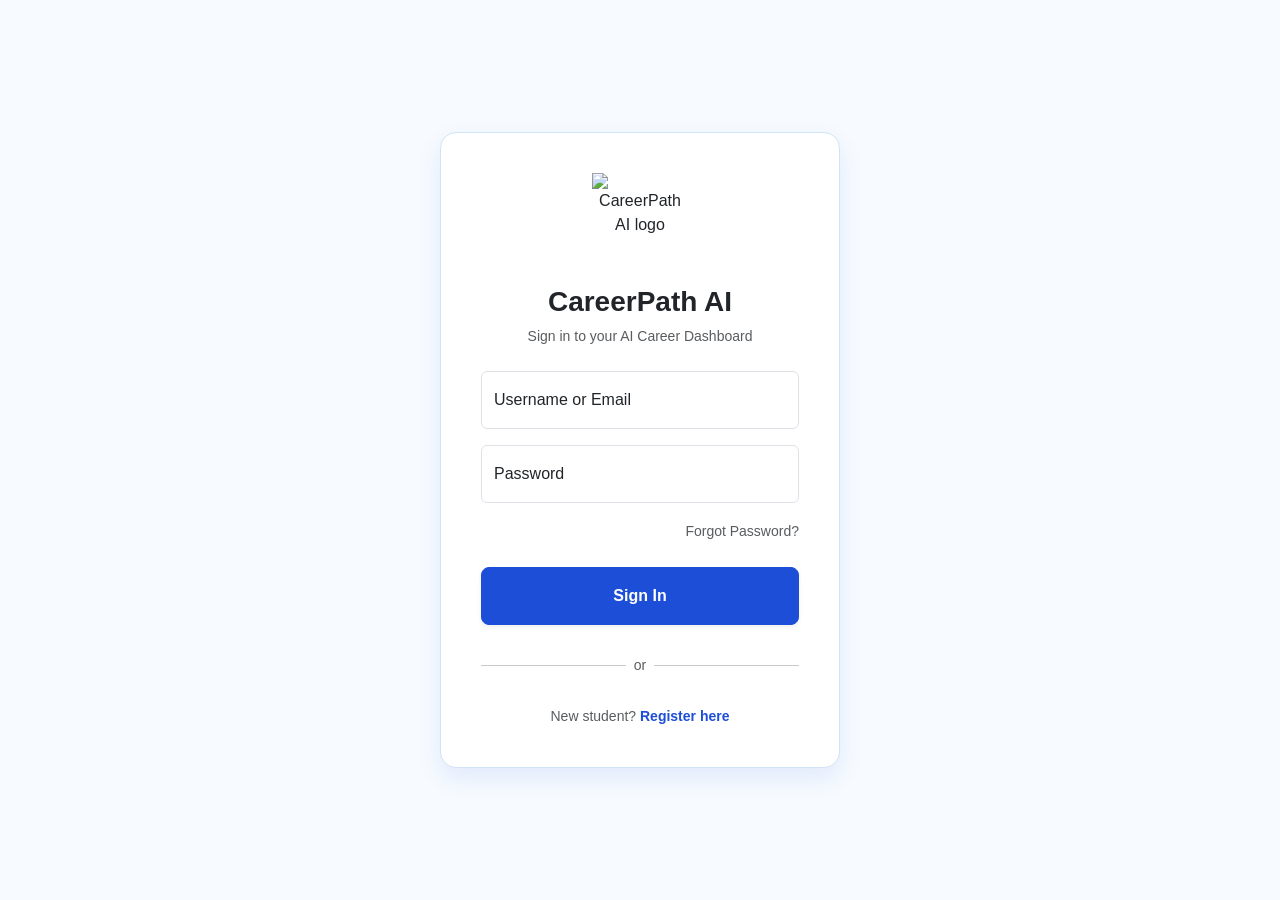
==== index.html @ 9aeb54f9 "Show historical cutoffs beside course score Summarize institution-specific KUCCPS cutoff values dire" ====
<!DOCTYPE html>
<html lang="en">
<head>
    <meta charset="UTF-8">
    <meta name="viewport" content="width=device-width, initial-scale=1.0">
    <meta http-equiv="Cache-Control" content="no-cache, no-store, must-revalidate">
    <meta http-equiv="Pragma" content="no-cache">
    <meta http-equiv="Expires" content="0">
    <title>CareerPath AI | Smart Learning Dashboard</title>
    <link href="https://cdn.jsdelivr.net/npm/bootstrap@5.3.0/dist/css/bootstrap.min.css" rel="stylesheet">
    <link href="https://cdnjs.cloudflare.com/ajax/libs/font-awesome/6.0.0/css/all.min.css" rel="stylesheet">
    <link href="https://fonts.googleapis.com/css2?family=Inter:wght@300;400;600;700&display=swap" rel="stylesheet">
    <link href="https://fonts.googleapis.com/css2?family=Poppins:wght@600;700;800&display=swap" rel="stylesheet">
    <link rel="manifest" href="/manifest.json">

    <script src="https://cdnjs.cloudflare.com/ajax/libs/jspdf/2.5.1/jspdf.umd.min.js"></script>
    <script src="https://cdnjs.cloudflare.com/ajax/libs/jspdf-autotable/3.5.25/jspdf.plugin.autotable.min.js"></script>
    <script src="https://cdnjs.cloudflare.com/ajax/libs/wordcloud2.js/1.2.2/wordcloud2.min.js"></script>

    <style>
        :root {
            --career-ink: #1d4ed8;
            --career-ink-soft: #047857;
            --career-green: #059669;
            --career-text: #000;
            --career-muted: #64748b;
            --career-border: #d1e4f5;
            --career-surface: #f7fbff;
            --career-sidebar: #ecfdf5;
            --bs-primary: var(--career-ink);
            --bs-primary-rgb: 29, 78, 216;
            --bs-link-color: var(--career-ink);
            --bs-link-hover-color: var(--career-ink-soft);
        }

        .btn-primary {
            --bs-btn-bg: var(--career-ink);
            --bs-btn-border-color: var(--career-ink);
            --bs-btn-hover-bg: var(--career-ink-soft);
            --bs-btn-hover-border-color: var(--career-ink-soft);
            --bs-btn-active-bg: var(--career-ink-soft);
            --bs-btn-active-border-color: var(--career-ink-soft);
        }

        .btn-outline-primary {
            --bs-btn-color: var(--career-ink);
            --bs-btn-border-color: var(--career-ink);
            --bs-btn-hover-bg: var(--career-ink);
            --bs-btn-hover-border-color: var(--career-ink);
            --bs-btn-active-bg: var(--career-ink);
            --bs-btn-active-border-color: var(--career-ink);
        }

        .text-primary {
            color: var(--career-ink) !important;
        }

        .text-info {
            color: var(--career-ink) !important;
        }

        .btn-outline-info {
            --bs-btn-color: var(--career-ink);
            --bs-btn-border-color: var(--career-border);
            --bs-btn-hover-color: #fff;
            --bs-btn-hover-bg: var(--career-ink);
            --bs-btn-hover-border-color: var(--career-ink);
        }

        .bg-primary,
        .progress-bar.bg-primary {
            background-color: var(--career-ink) !important;
        }

        body {
            font-family: 'Inter', sans-serif;
            background-color: var(--career-surface);
        }
        
        .sidebar {
            height: 100vh;
            background: var(--career-sidebar);
            color: var(--career-text);
            position: fixed;
            width: 280px;
            z-index: 1000;
            overflow-y: auto;
        }

        .sidebar-brand {
            display: flex;
            align-items: flex-start;
            justify-content: space-between;
            gap: 8px;
        }

        .sidebar-brand h4 {
            min-width: 0;
            margin-bottom: 0;
            color: var(--career-ink) !important;
        }

        .sidebar-brand h4 .text-light {
            color: #314967 !important;
        }

        .sidebar-brand-toggle {
            border: 0;
            background: transparent;
            box-shadow: none;
            color: var(--career-ink);
        }

        .sidebar-brand-toggle:hover,
        .sidebar-brand-toggle:active {
            border: 0;
            background: var(--career-border);
            color: var(--career-ink-soft);
            box-shadow: none;
        }

        .sidebar-brand-toggle:focus-visible {
            outline: 2px solid var(--career-ink);
            outline-offset: 2px;
        }

        .mobile-chat-menu {
            display: none !important;
        }

        #main-app.sidebar-hidden .sidebar {
            transform: translateX(-100%);
            pointer-events: none;
        }

        #main-app.sidebar-hidden .main-content {
            margin-left: 0;
            padding-top: 60px;
        }

        #main-app.sidebar-hidden .mobile-chat-menu {
            position: fixed;
            z-index: 1030;
            top: 10px;
            left: 10px;
            display: flex !important;
            margin: 0 !important;
        }

        #main-app.sidebar-hidden .career-chat-card,
        #main-app.sidebar-hidden .career-chat-card.is-empty {
            height: calc(100dvh - 100px);
        }
        
        .nav-link {
            color: var(--career-muted);
            transition: 0.3s;
            margin-bottom: 5px;
            border-radius: 8px;
            font-weight: 500;
        }
        
        .nav-link:hover, .nav-link.active {
            color: var(--career-ink);
            background: #dbeafe;
        }
        
        .main-content {
            margin-left: 280px;
            padding: 40px;
        }
        
        .ai-card {
            background: #fff;
            color: var(--career-text);
            border-radius: 16px;
            border: 1px solid var(--career-border);
        }
        
        .community-box {
            background-color: var(--career-sidebar);
            border-left: 5px solid var(--career-ink);
            color: var(--career-text);
            border-radius: 8px;
        }
        
        .reason-box {
            background-color: var(--career-sidebar);
            border-left: 5px solid var(--career-ink-soft);
            border-radius: 12px;
        }
        
        .uni-card { 
            border: none; 
            border-radius: 12px; 
            transition: transform 0.2s ease, box-shadow 0.2s ease; 
            box-shadow: 0 4px 6px -1px rgba(0,0,0,0.1); 
            background: white; 
            cursor: pointer; 
        }
        
        .uni-card:hover { 
            transform: translateY(-4px); 
            box-shadow: 0 10px 15px -3px rgba(0,0,0,0.1); 
        }
        
        .alt-card {
            border-left: 4px solid var(--career-ink-soft);
            background-color: var(--career-sidebar);
            transition: all 0.3s ease; 
            cursor: pointer; 
        }
        
        .alt-card:hover { 
            transform: translateX(8px); 
            box-shadow: 0 4px 12px rgba(51, 65, 85, 0.12);
        }
        
        .roadmap-container strong {
            display: block; 
            margin-top: 15px; 
            color: var(--career-ink);
            font-size: 1.1rem; 
        }
        
        .status-card-val { 
            font-size: 3.5rem; 
            font-weight: 800; 
            line-height: 1; 
            font-family: 'Poppins', sans-serif; 
        }
        
        .grade-pink, .points-green { color: var(--career-ink); }

        /* Inbox Styling for Saved Reports */
        .inbox-container {
            background: white;
            border-radius: 12px;
            box-shadow: 0 4px 6px -1px rgba(0,0,0,0.1);
            overflow: hidden;
        }
        .inbox-header {
            background-color: #f8fafc; 
            border-bottom: 1px solid var(--career-border);
            padding: 15px 20px; 
            font-weight: 600; 
            color: #64748b; 
            display: flex; 
        }
        .inbox-row {
            display: flex; 
            align-items: center; 
            padding: 16px 20px; 
            border-bottom: 1px solid var(--career-border);
            cursor: pointer; 
            transition: background 0.2s; 
        }
        .inbox-row:hover { 
            background-color: #f8fafc; 
            box-shadow: inset 4px 0 0 var(--career-ink);
        }
        .inbox-row:last-child { border-bottom: none; }
        .star-col { width: 40px; color: #cbd5e1; }
        .inbox-row:hover .star-col { color: var(--career-ink); }
        .course-col { flex: 1; min-width: 0; padding-right: 20px;}
        .level-col { width: 120px; text-align: right; padding-right: 20px; } 
        .date-col { width: 100px; text-align: right; color: #64748b; font-size: 0.85rem; font-weight: 500;}
        .course-title { font-weight: 600; color: var(--career-text); margin-bottom: 2px; white-space: nowrap; overflow: hidden; text-overflow: ellipsis;}
        .course-subtitle { font-size: 0.85rem; color: #64748b; white-space: nowrap; overflow: hidden; text-overflow: ellipsis;}
        .level-badge { font-size: 0.75rem; padding: 5px 10px; }
        
        /* Section Display Logic */
        .content-section { display: none; }
        .content-section.active { 
            display: block; 
            animation: slideIn 0.4s ease-out; 
        }
        
        @keyframes slideIn { 
            from { opacity: 0; transform: translateY(20px); } 
            to { opacity: 1; transform: translateY(0); } 
        }

        .sidebar::-webkit-scrollbar { width: 6px; }
        .sidebar::-webkit-scrollbar-thumb { background: #cbd5e1; border-radius: 10px; }

        .sidebar .text-white,
        .sidebar .text-light {
            color: var(--career-text) !important;
        }

        .sidebar .text-secondary {
            color: var(--career-muted) !important;
        }

        .sidebar .btn-outline-info,
        .sidebar .btn-outline-light {
            --bs-btn-color: var(--career-text);
            --bs-btn-border-color: #cbd5e1;
            --bs-btn-hover-color: var(--career-text);
            --bs-btn-hover-bg: #dbeafe;
            --bs-btn-hover-border-color: #cbd5e1;
        }

        .sidebar .border-secondary {
            border-color: #cbd5e1 !important;
        }

        .sidebar-conversations {
            margin: 0.75rem 0 1.25rem;
        }

        .sidebar-conversations-label {
            display: block;
            margin-bottom: 0.5rem;
            color: var(--career-muted);
            font-size: 0.75rem;
            font-weight: 700;
            letter-spacing: 0.06em;
            text-transform: uppercase;
        }

        #careerChatHistory {
            padding-left: 0;
            border: 0;
            background-color: transparent;
            box-shadow: none;
            color: var(--career-text);
            font-weight: 600;
        }

        #careerChatHistory:focus {
            border: 0;
            box-shadow: none;
        }

        .career-chat-history-controls {
            display: flex;
            align-items: center;
            gap: 0.4rem;
        }

        #careerChatHistory {
            min-width: 0;
            flex: 1 1 auto;
        }

        #careerChatDeleteButton {
            width: 36px;
            height: 36px;
            flex: 0 0 36px;
            padding: 0;
        }

        .sidebar {
            transition: transform 0.3s ease-in-out;
        }

        #mobile-overlay {
            position: fixed;
            inset: 0;
            background: rgba(0,0,0,0.5);
            z-index: 1040;
        }

        @media (max-width: 768px) {
            .sidebar {
                position: fixed !important;
                top: 0 !important;
                left: 0 !important;
                right: auto !important;
                bottom: 0 !important;
                width: min(320px, 88vw) !important;
                max-width: calc(100vw - 24px) !important;
                height: 100vh !important;
                height: 100dvh !important;
                z-index: 1050 !important;
                transform: translateX(-100%);
                overflow-x: hidden;
                overflow-y: auto;
            }

            .sidebar.show-mobile {
                transform: translateX(0);
                box-shadow: 4px 0 15px rgba(0,0,0,0.5);
            }

            #main-app.sidebar-hidden .sidebar.show-mobile {
                transform: translateX(0);
                pointer-events: auto;
            }

            .sidebar-brand-toggle {
                display: inline-flex;
                flex: 0 0 36px;
                width: 36px;
                height: 36px;
                align-items: center;
                justify-content: center;
            }

            .main-content {
                width: 100% !important;
                margin-left: 0 !important;
                padding: 15px !important;
            }

            .mobile-chat-menu {
                display: flex !important;
                justify-content: flex-start !important;
                margin-bottom: 8px !important;
                padding: 4px !important;
                background: transparent !important;
                box-shadow: none !important;
            }

            .date-col, .level-col { display: none; }

            #accountSettingsModal {
                width: 100vw !important;
                padding-right: 0 !important;
            }

            #accountSettingsModal .modal-dialog {
                min-height: calc(100% - 2rem);
                margin: var(--bs-modal-margin);
            }
        }

        .career-chat-card {
            width: 100%;
            max-width: none;
            display: flex;
            flex-direction: column;
            height: calc(100dvh - 80px);
            min-height: 0;
            margin-bottom: 0 !important;
            border: 1px solid var(--career-border);
            border-radius: 16px;
            overflow: hidden;
            position: relative;
        }

        .career-chat-card.is-empty {
            height: calc(100dvh - 80px);
        }

        .career-chat-card.is-empty .career-chat-messages {
            justify-content: flex-start;
        }

        .career-chat-card.is-empty #careerChatControls {
            position: absolute;
            top: 50%;
            right: 0;
            left: 0;
            width: 100%;
            margin: 0;
            transform: translateY(-50%);
        }

        .career-chat-card.is-empty .career-chat-message.assistant {
            align-self: center;
            max-width: min(96%, 720px);
            text-align: center;
        }

        @media (max-width: 768px) {
            .career-chat-card,
            .career-chat-card.is-empty {
                height: calc(100dvh - 84px);
            }
        }

        @media (width: 768px) {
            .career-chat-card,
            .career-chat-card.is-empty {
                height: calc(100dvh - 30px);
            }
        }

        .career-chat-header {
            background: #fff;
            color: var(--career-text);
            border-bottom: 1px solid var(--career-border);
        }

        .career-chat-header .text-dark {
            color: var(--career-text) !important;
        }

        .career-chat-header small {
            color: var(--career-muted) !important;
        }

        .career-chat-avatar {
            display: grid;
            width: 42px;
            height: 42px;
            flex: 0 0 42px;
            place-items: center;
            border: 1px solid var(--career-border);
            border-radius: 50%;
            background: var(--career-sidebar);
            color: var(--career-text);
            font-size: 1rem;
            font-weight: 700;
        }

        .career-chat-avatar img {
            width: 100%;
            height: 100%;
            display: block;
            border-radius: inherit;
            object-fit: cover;
        }

        .career-chat-header .min-w-0 {
            min-width: 0;
        }

        .career-chat-messages {
            display: flex;
            flex-direction: column;
            flex: 1 1 0;
            gap: 14px;
            min-height: 0;
            margin-bottom: 8px;
            overflow-y: auto;
            padding: 22px;
            background: var(--career-surface);
        }

        #careerChatMessageList {
            display: flex;
            flex-direction: column;
            gap: 14px;
        }

        .career-chat-message {
            max-width: min(96%, 860px);
            padding: 13px 16px;
            border-radius: 16px;
            color: #000;
            background: transparent;
            border: 0;
            box-shadow: none;
            line-height: 1.6;
            text-shadow: none;
            white-space: pre-wrap;
            overflow-wrap: anywhere;
        }

        .career-chat-message.assistant {
            align-self: flex-start;
            padding-left: 4px;
            font-size: 1.03rem;
        }
        .career-chat-message.assistant p {
            margin: 0 0 0.65rem;
        }
        .career-chat-message.assistant p:last-child {
            margin-bottom: 0;
        }
        .career-chat-message.assistant ul,
        .career-chat-message.assistant ol {
            margin: 0.35rem 0 0.75rem;
            padding-left: 1.35rem;
        }
        .career-chat-message.assistant li {
            margin: 0.18rem 0;
        }
        .career-chat-message.assistant h2,
        .career-chat-message.assistant h3,
        .career-chat-message.assistant h4,
        .career-chat-message.assistant h5,
        .career-chat-message.assistant h6 {
            margin: 0.65rem 0 0.35rem;
            font-weight: 700;
        }
        .career-chat-message.assistant code {
            padding: 0.1rem 0.3rem;
            border-radius: 4px;
            background: rgba(0, 0, 0, 0.06);
        }
        .career-chat-message.assistant a {
            color: #0b5ed7;
            font-weight: 600;
            text-decoration: underline;
            text-underline-offset: 2px;
            overflow-wrap: anywhere;
        }
        .career-chat-message.assistant a:hover {
            color: #084298;
        }
        .career-chat-message.assistant figure.career-chat-image {
            margin: 0.5rem 0 0.75rem;
            max-width: 560px;
        }
        .career-chat-message.assistant .career-chat-image img {
            display: block;
            width: 100%;
            max-height: 360px;
            object-fit: contain;
            border-radius: 12px;
            border: 1px solid rgba(0, 0, 0, 0.12);
            background: #fff;
        }
        .career-chat-message.assistant .career-chat-image figcaption {
            margin-top: 0.35rem;
            color: #5b6573;
            font-size: 0.82rem;
        }

        .career-chat-message.user {
            align-self: flex-end;
            border: 0;
            background: transparent;
            box-shadow: none;
            border-radius: 0;
        }

        .career-chat-suggestions {
            align-self: flex-start;
            display: flex;
            flex-wrap: wrap;
            gap: 8px;
            max-width: min(96%, 860px);
            margin-left: 4px;
        }

        .career-chat-explore-options {
            align-self: flex-start;
            display: grid;
            grid-template-columns: repeat(auto-fit, minmax(min(100%, 220px), 1fr));
            gap: 8px;
            width: min(100%, 860px);
            padding: 14px;
            border: 1px solid var(--career-border);
            border-radius: 14px;
            background: #fff;
        }

        .career-chat-explore-options strong {
            grid-column: 1 / -1;
            color: var(--career-text);
        }

        .career-chat-suggestion {
            border: 1px solid var(--career-border);
            border-radius: 999px;
            padding: 7px 12px;
            background: #fff;
            color: var(--career-text);
            font-size: 0.9rem;
        }

        .career-chat-suggestion:hover {
            background: var(--career-sidebar);
            border-color: var(--career-ink-soft);
        }

        .career-chat-result {
            align-self: stretch;
            max-width: 860px;
            padding: 18px;
            border: 1px solid var(--career-border);
            border-radius: 16px;
            background: #fff;
            color: var(--career-text);
        }

        .career-chat-result-university {
            padding: 12px 0;
            border-top: 1px solid var(--career-border);
        }

        .career-chat-result-requirements {
            margin-top: 10px;
            padding: 10px 12px;
            border-radius: 10px;
            background: var(--career-surface);
        }

        .career-chat-result-university:first-child {
            border-top: 0;
        }

        .career-grade-summary {
            align-self: stretch;
            max-width: 860px;
            padding: 18px;
            border: 1px solid var(--career-border);
            border-radius: 18px;
            background: #fff;
            box-shadow: 0 8px 24px rgba(30, 41, 59, 0.06);
        }

        .career-grade-summary-heading {
            display: flex;
            align-items: center;
            gap: 10px;
            margin-bottom: 14px;
            color: var(--career-text);
            font-weight: 700;
        }

        .career-grade-summary-heading i {
            color: var(--career-ink);
        }

        .career-grade-metric {
            height: 100%;
            padding: 14px;
            border: 1px solid var(--career-border);
            border-radius: 14px;
            background: #fff;
        }

        .career-grade-metric-value {
            margin: 4px 0 0;
            color: var(--career-ink);
            font-size: 1.65rem;
            font-weight: 750;
        }

        .career-grade-subjects {
            display: grid;
            grid-template-columns: repeat(auto-fit, minmax(108px, 1fr));
            gap: 8px;
            margin: 14px 0;
        }

        .career-grade-subject {
            display: flex;
            justify-content: space-between;
            gap: 8px;
            padding: 9px 11px;
            border: 1px solid var(--career-border);
            border-radius: 10px;
            background: #fff;
            font-size: 0.88rem;
        }

        .career-grade-subject strong {
            color: var(--career-text);
        }

        .career-chat-composer {
            display: flex;
            align-items: center;
            gap: 10px;
            padding: 7px;
            border: 1px solid var(--career-border);
            border-radius: 18px;
            background: #fff;
            box-shadow: 0 8px 24px rgba(30, 41, 59, 0.08);
        }

        .career-chat-composer textarea {
            min-height: 48px;
            max-height: 150px;
            padding: 12px 10px;
            resize: vertical;
            border: 0;
            box-shadow: none !important;
        }

        .career-chat-composer textarea:focus {
            outline: 0;
        }

        #careerChatControls {
            flex: 0 0 auto;
        }

        .career-chat-continue {
            display: flex;
            align-items: center;
            justify-content: space-between;
            gap: 12px;
            align-self: flex-start;
            max-width: min(96%, 860px);
            margin: 4px 0 2px 4px;
            padding: 12px 14px;
            border: 1px solid var(--career-border);
            border-radius: 14px;
            background: #fff;
        }

        .career-chat-continue p {
            margin: 0;
            color: var(--career-text);
            font-size: 0.9rem;
        }

        .career-chat-next-actions {
            display: flex;
            flex-wrap: wrap;
            gap: 8px;
        }

        .career-chat-send-button {
            width: 46px;
            height: 46px;
            flex: 0 0 46px;
            display: inline-flex;
            align-items: center;
            justify-content: center;
            border-radius: 14px;
            font-size: 1rem;
        }

        .career-chat-send-button.is-thinking {
            width: 46px;
            flex-basis: 46px;
            padding: 0;
        }

        .career-chat-loading-dots {
            display: inline-flex;
            align-items: center;
            justify-content: center;
            gap: 4px;
        }

        .career-chat-loading-dots span {
            width: 5px;
            height: 5px;
            border-radius: 50%;
            background: currentColor;
            animation: career-chat-dot-pulse 1s ease-in-out infinite;
        }

        .career-chat-loading-dots span:nth-child(2) {
            animation-delay: 0.15s;
        }

        .career-chat-loading-dots span:nth-child(3) {
            animation-delay: 0.3s;
        }

        @keyframes career-chat-dot-pulse {
            0%, 60%, 100% {
                opacity: 0.35;
                transform: translateY(0);
            }
            30% {
                opacity: 1;
                transform: translateY(-3px);
            }
        }

        .career-chat-send-button:hover {
            transform: translateY(-1px);
            box-shadow: 0 4px 12px rgba(30, 41, 59, 0.22);
        }

        .career-chat-choices {
            display: flex;
            flex-wrap: wrap;
            gap: 9px;
        }

        .career-chat-choice {
            border: 1px solid var(--career-border);
            color: var(--career-ink);
            background: #fff;
            border-radius: 999px;
            padding: 9px 14px;
            font-weight: 600;
        }

        .career-chat-choice:hover,
        .career-chat-choice.selected {
            color: #fff;
            background: var(--career-ink);
            border-color: var(--career-ink);
        }

        #summaryInterest {
            white-space: pre-line;
        }

        @media (max-width: 576px) {
            .main-content {
                padding: clamp(10px, 3.5vw, 15px) !important;
            }

            .career-chat-header {
                align-items: flex-start !important;
                flex-wrap: wrap;
                padding: clamp(12px, 3.8vw, 18px) !important;
            }

            .career-chat-header > div:first-child {
                flex: 1 1 auto;
                min-width: 0;
            }

            #careerChatTitle {
                font-size: clamp(0.98rem, 4vw, 1.15rem);
                line-height: 1.3;
                overflow-wrap: anywhere;
            }

            .career-chat-header small {
                display: block;
                margin-top: 4px;
                font-size: clamp(0.72rem, 3vw, 0.82rem);
                line-height: 1.4;
            }

            .career-chat-header > .d-flex {
                justify-content: flex-end;
            }

            .career-chat-messages {
                padding: clamp(10px, 3.5vw, 15px);
            }

            .career-chat-message {
                max-width: 100%;
                padding: 10px 12px;
                font-size: clamp(0.88rem, 3.6vw, 0.98rem);
                line-height: 1.55;
                overflow-wrap: anywhere;
            }

            .career-chat-suggestions,
            .career-chat-result,
            .career-grade-summary,
            .career-chat-continue {
                max-width: 100%;
                min-width: 0;
            }

            .career-chat-continue {
                align-items: stretch;
                flex-direction: column;
                gap: 10px;
                margin-left: 0;
                padding: 12px;
            }

            .career-chat-continue p {
                font-size: clamp(0.82rem, 3.4vw, 0.92rem);
                line-height: 1.45;
            }

            .career-chat-next-actions {
                display: grid;
                grid-template-columns: repeat(auto-fit, minmax(min(100%, 132px), 1fr));
                width: 100%;
            }

            .career-chat-next-actions .btn {
                min-height: 40px;
                white-space: normal;
                font-size: clamp(0.74rem, 3.1vw, 0.84rem);
            }

            .career-chat-suggestion {
                max-width: 100%;
                white-space: normal;
                overflow-wrap: anywhere;
                font-size: clamp(0.78rem, 3.2vw, 0.88rem);
            }

            .career-chat-result {
                padding: clamp(12px, 3.8vw, 18px);
                overflow-wrap: anywhere;
            }

            .career-chat-composer {
                gap: 5px;
                padding: 5px;
                border-radius: 15px;
            }

            .career-chat-composer textarea {
                min-width: 0;
                min-height: 44px;
                padding: 9px 5px;
                font-size: clamp(0.84rem, 3.5vw, 0.96rem);
                line-height: 1.4;
            }

            .career-chat-composer > .position-relative > button,
            .career-chat-composer > .d-flex > button {
                width: 40px !important;
                height: 40px;
                padding: 0;
            }

            .career-chat-composer > .d-flex > .career-chat-send-button.is-thinking {
                width: 40px !important;
                padding: 0;
            }

            #careerChatControls {
                padding: 10px !important;
            }

            .career-grade-summary {
                padding: clamp(12px, 3.8vw, 18px);
            }

            .career-grade-metric {
                padding: 10px 6px;
            }

            .career-grade-metric small {
                font-size: clamp(0.62rem, 2.8vw, 0.72rem);
                line-height: 1.25;
            }

            .career-grade-subject {
                min-width: 0;
                padding: 8px;
                font-size: clamp(0.72rem, 3vw, 0.84rem);
                overflow-wrap: anywhere;
            }

            .career-chat-card,
            .career-chat-card.is-empty {
                height: calc(100dvh - 68px - 3vw);
            }

        }

    </style><link rel="manifest" href="manifest.json">
    <meta name="theme-color" content="#1d4ed8">
<link rel="apple-touch-icon" href="icons/careerpath-logo.png?v=20261107-7">
</head>
<body>
   
<div id="main-app">
   <div id="main-sidebar" class="sidebar d-flex flex-column p-4 shadow-lg" style="display: none !important;">
        <div class="sidebar-brand mb-4">
            <h4 class="fw-bold text-white"><img src="icons/careerpath-logo.png?v=20261107-6" width="36" height="36" alt="" class="me-2">CareerPath AI</h4>
            <button id="sidebar-collapse-toggle" class="btn btn-sm btn-outline-primary sidebar-brand-toggle" type="button" aria-label="Close navigation menu" title="Close navigation menu" onclick="closeSidebarOrHide()">
                <i class="fas fa-xmark" aria-hidden="true"></i>
            </button>
        </div>

      <ul class="nav flex-column mb-auto">
            <li class="nav-item">
                <a href="#" class="nav-link active" onclick="showSection('profile', event); closeSidebarOnMobile();">
                    <i class="fas fa-user-edit me-3"></i>Profile Setup
                </a>
            </li>
            <li class="nav-item">
                <a href="#" class="nav-link" onclick="showSection('audit', event); closeSidebarOnMobile();">
                    <i class="fas fa-chart-pie me-3"></i>Intelligence Report
                </a>
            </li>
            <li class="nav-item mt-2">
                <a href="#" class="nav-link d-flex justify-content-between align-items-center" onclick="showSection('reports', event); fetchHistory(); closeSidebarOnMobile();">
                    <span><i class="fas fa-folder-open me-3"></i>Saved Reports</span>
                    <span class="badge bg-light rounded-pill text-dark" id="reportCountBadge">0</span>
                </a>
            </li>
            <li class="nav-item sidebar-conversations">
                <button class="btn btn-primary w-100 mb-3" type="button" onclick="resetCareerChat(); closeSidebarOnMobile();">
                    <i class="fas fa-plus me-2"></i>New chat
                </button>
                <label class="sidebar-conversations-label" for="careerChatHistory">Conversations</label>
                <div class="career-chat-history-controls">
                    <select id="careerChatHistory" class="form-select form-select-sm" aria-label="Saved conversations" onchange="switchCareerChat(this.value); closeSidebarOnMobile();"></select>
                    <button id="careerChatDeleteButton" class="btn btn-sm btn-outline-danger" type="button" aria-label="Delete selected conversation" title="Delete selected conversation" onclick="deleteSelectedCareerChat()" style="display: none;">
                        <i class="fas fa-trash" aria-hidden="true"></i>
                    </button>
                </div>
            </li>
        </ul>

        <div class="mt-4 pt-3 border-top border-secondary text-center text-secondary small">
            Logged in as: <strong id="sidebar-user" class="text-light"></strong><br>
            
            <div class="d-flex flex-column gap-2 mt-2">
                <button class="btn btn-sm btn-outline-primary w-100" data-bs-toggle="modal" data-bs-target="#accountSettingsModal">
                    <i class="fas fa-cog me-2"></i>Account Settings
                </button>
                <button class="btn btn-sm btn-outline-primary w-100" type="button" onclick="openDataConsentSettings()">
                    <i class="fas fa-user-shield me-2"></i>Privacy &amp; Data
                </button>
                <button onclick="logout()" class="btn btn-sm btn-outline-primary w-100">
                    <i class="fas fa-sign-out-alt me-2"></i>Log Out
                </button>
            </div>
        </div>
    </div>

    <div id="mobile-overlay" style="display: none;" onclick="closeSidebarOnMobile()"></div>

 <div class="main-content" id="dashboard-content" style="display: none;">
    
    <div class="d-flex justify-content-start align-items-center mb-4 mobile-chat-menu">
        <button id="sidebar-toggle" class="btn btn-outline-primary border-0" type="button" aria-label="Open navigation menu" aria-controls="main-sidebar" aria-expanded="false" onclick="toggleSidebar()">
            <i class="fas fa-bars"></i>
        </button>
    </div>
    
        <div id="profile" class="content-section active">
            
            <div id="profileFormContainer">
                <div id="careerChatCard" class="card career-chat-card is-empty shadow-sm mb-4">
                    <div class="career-chat-header p-3 p-md-4 d-flex align-items-center justify-content-between gap-3">
                        <div class="d-flex align-items-center gap-3">
                            <span id="careerChatAvatar" class="career-chat-avatar" aria-hidden="true"><img src="icons/careerpath-logo.png?v=20261107-7" alt="" width="42" height="42"></span>
                            <div class="min-w-0">
                                <div id="careerChatTitle" class="fw-bold">CareerPath AI</div>
                                <small id="careerChatContext"></small>
                            </div>
                        </div>
                    </div>

                    <div id="careerChatMessages" class="career-chat-messages" role="log" aria-live="polite" aria-relevant="additions text">
                        <div id="careerChatMessageList"></div>
                        <div id="careerChatExploreOptions" class="career-chat-explore-options" style="display: none;"></div>
                        <section id="careerGradeStage" class="career-grade-summary" aria-label="Grade summary" style="display: none;">
                            <div class="d-flex align-items-center justify-content-between gap-2 mb-3">
                                <div class="career-grade-summary-heading mb-0">
                                    <i class="fas fa-chart-simple"></i>
                                    <span>Your optional grades</span>
                                </div>
                                <button class="btn btn-sm btn-outline-secondary" type="button" aria-label="Close optional grades" title="Close optional grades" onclick="closeCareerGradeStage()">
                                    <i class="fas fa-xmark" aria-hidden="true"></i>
                                </button>
                            </div>
                            <p id="careerGradeProgressNote" class="small fw-semibold text-secondary mb-3"></p>
                            <div class="row g-2 text-center">
                                <div class="col-6">
                                    <div class="career-grade-metric">
                                        <small id="careerGradeMeanLabel" class="text-secondary text-uppercase fw-bold">Mean so far</small>
                                        <h3 class="career-grade-metric-value" id="meanGradeDisplay">-</h3>
                                        <input type="hidden" id="meanGradeLetter">
                                    </div>
                                </div>
                                <div class="col-6">
                                    <div class="career-grade-metric">
                                        <small id="careerGradePointsLabel" class="text-secondary text-uppercase fw-bold">Points so far</small>
                                        <h3 class="career-grade-metric-value"><span id="aggregatePointsDisplay">0</span><span class="fs-6 text-muted"> / 84</span></h3>
                                        <input type="hidden" id="aggregatePoints">
                                    </div>
                                </div>
                            </div>
                            <div id="careerGradeSubjectsList" class="career-grade-subjects" aria-label="Entered subject grades"></div>
                            <button id="saveProfileBtn" class="btn btn-primary py-2 px-3 fw-bold rounded-3 shadow-sm" type="button" onclick="finishCareerGrades()">
                                Continue with these grades <i class="fas fa-arrow-right ms-2"></i>
                            </button>
                        </section>
                        <button id="careerGradeReopenButton" class="btn btn-sm btn-outline-primary mt-2" type="button" style="display:none;" onclick="beginCareerGrades()">
                            <i class="fas fa-graduation-cap me-1"></i>Show optional grades
                        </button>
                        <div id="careerChatContinuePrompt" class="career-chat-continue" style="display: none;">
                            <p id="careerChatContinueText"></p>
                            <div class="career-chat-next-actions">
                                <button id="careerChatExploreButton" class="btn btn-sm btn-primary flex-shrink-0" type="button" onclick="exploreCareerOptions()">
                                    Explore options now <i class="fas fa-arrow-right ms-1"></i>
                                </button>
                                <button id="careerChatContinueButton" class="btn btn-sm btn-outline-primary flex-shrink-0" type="button" onclick="continueCareerChat()">
                                    Share grades (optional)
                                </button>
                            </div>
                        </div>
                        <div id="careerChatAttachments" class="flex-wrap gap-2 mt-2" style="display: none;"></div>
                        <small id="careerChatAttachmentPrivacy" class="text-secondary mt-2" style="display: none;">Attachments are sent to the AI service to answer this message and are not saved to your profile. Videos must be 5 MB or smaller.</small>
                        <small id="careerChatVoiceStatus" class="text-secondary mt-2" aria-live="polite"></small>
                    </div>
                    <div id="careerChatNotice" class="alert alert-warning mx-3 mx-md-4 mb-0 py-2" role="alert" style="display: none;"></div>

                    <div id="careerChatControls" class="p-3 p-md-4">
                        <div id="careerChatComposer" class="career-chat-composer">
                            <div class="position-relative flex-shrink-0">
                                <button id="careerChatAttachButton" class="btn btn-outline-secondary rounded-circle" type="button" aria-label="Add a document, photo, or video" aria-expanded="false" onclick="toggleCareerAttachmentMenu()" style="width: 46px; height: 46px;">
                                    <i class="fas fa-plus"></i>
                                </button>
                                <div id="careerChatAttachmentMenu" class="dropdown-menu p-2" style="display: none;">
                                    <button class="dropdown-item rounded-2" type="button" onclick="document.getElementById('careerChatDocumentInput').click()"><i class="fas fa-file-arrow-up me-2 text-primary"></i>Add a document or video</button>
                                    <button class="dropdown-item rounded-2" type="button" onclick="document.getElementById('careerChatPhotoInput').click()"><i class="fas fa-camera me-2 text-primary"></i>Take or add a photo</button>
                                </div>
                                <input id="careerChatDocumentInput" type="file" accept=".pdf,application/pdf,.mp4,video/mp4,.mov,video/quicktime,.webm,video/webm" multiple hidden onchange="addCareerChatFiles(this)">
                                <input id="careerChatPhotoInput" type="file" accept="image/jpeg,image/png,image/webp" capture="environment" multiple hidden onchange="addCareerChatFiles(this)">
                            </div>
                            <textarea id="careerChatInput" class="form-control flex-grow-1" rows="2" maxlength="12000" aria-label="Message CareerPath AI" placeholder="Ask a question or tell me what you’re thinking about..."></textarea>
                            <div class="d-flex gap-2">
                                <button id="careerChatSkipButton" class="btn btn-outline-secondary" type="button" onclick="skipCareerChatStep()" style="display: none;">Skip</button>
                                <button id="careerChatVoiceButton" class="btn btn-outline-secondary" type="button" aria-label="Start voice input" title="Use voice input" onclick="startCareerVoiceInput()" style="width: 46px;">
                                    <i class="fas fa-microphone"></i>
                                </button>
                                <button id="careerChatSendButton" class="btn btn-primary career-chat-send-button" type="button" aria-label="Send message" title="Send message" onclick="submitCareerChatAnswer()">
                                    <i class="fas fa-arrow-up" aria-hidden="true"></i>
                                </button>
                            </div>
                        </div>
                    </div>
                </div>
                <textarea id="interestArea" aria-hidden="true" tabindex="-1" style="display: none;"></textarea>
            </div>

            <div id="profileSummaryContainer" style="display: none;">
                <h2 class="fw-bold mb-2 text-dark">Profile Confirmed <i class="fas fa-check-circle text-success ms-2"></i></h2>
                <p class="text-secondary mb-4 fs-5">Review your academic profile before running the intelligence audit.</p>
                
                <div class="card p-5 border-0 shadow-sm mb-4 rounded-4 bg-white">
                    
<h6 class="fw-bold text-secondary mb-3 text-uppercase tracking-wide" style="font-size: 0.85rem;"><i class="fas fa-bullseye text-primary me-2"></i> Career Interests</h6>
                    <div class="p-4 rounded-4 mb-5 shadow-sm" style="background-color: #f8fafc; border-left: 5px solid var(--career-ink);">
                        <p class="mb-0" id="summaryInterest" style="line-height: 1.75; font-size: 1.15rem; font-family: 'Georgia', serif; color: #334155; font-style: italic;"></p>
                    </div>
                    <div class="row g-4 mb-5">
                        <div class="col-md-6">
                            <div class="card bg-primary-subtle border-0 shadow-sm p-4 rounded-4 h-100 d-flex flex-row align-items-center justify-content-between transition-hover">
                                <div>
                                    <h5 class="fw-bold text-primary mb-1">Mean Grade</h5>
                                    <p class="text-primary opacity-75 mb-0 small">Calculated from your best 7 grades</p>
                                </div>
                                <h1 class="display-2 fw-bold text-primary mb-0" style="font-family: 'Poppins', sans-serif;" id="summaryMeanGrade">-</h1>
                            </div>
                        </div>
                        <div class="col-md-6">
                            <div class="card bg-success-subtle border-0 shadow-sm p-4 rounded-4 h-100 d-flex flex-row align-items-center justify-content-between transition-hover">
                                <div>
                                    <h5 class="fw-bold text-success mb-1">Total Points</h5>
                                    <p class="text-success opacity-75 mb-0 small">Out of 84 aggregate points</p>
                                </div>
                                <h1 class="display-2 fw-bold text-success mb-0" style="font-family: 'Poppins', sans-serif;"><span id="summaryPoints">0</span></h1>
                            </div>
                        </div>
                    </div>

                    <h6 class="fw-bold text-secondary mb-4 text-uppercase tracking-wide border-bottom pb-2" style="font-size: 0.85rem;"><i class="fas fa-list-check text-primary me-2"></i> Locked Subjects</h6>
                    <div class="row g-3 mb-5" id="summarySubjectsList"></div>

                    <div class="d-flex flex-column flex-md-row justify-content-center gap-3 mt-4 pt-4 border-top">
                        <button class="btn btn-outline-secondary py-3 px-5 fw-bold rounded-3 shadow-sm order-2 order-md-1 w-100 w-md-auto" onclick="editProfile()">
                            <i class="fas fa-edit me-2"></i> Make Changes
                        </button>
                        <button class="btn btn-primary py-3 px-5 fw-bold rounded-3 shadow-sm order-1 order-md-2 w-100 w-md-auto" onclick="getRecommendations()" id="runAuditBtn">
                            <i class="fas fa-magic me-2"></i> Run Intelligence Audit
                        </button>
                    </div>
                </div>
            </div>
        </div>
        <div id="audit" class="content-section">
            <div class="d-flex justify-content-between align-items-center mb-4">
                
                <h2 class="fw-bold text-dark mb-0">AI Intelligence Report</h2>
                
                <div class="d-flex gap-2">
                    <button id="emailReportBtn" class="btn btn-outline-info shadow-sm fw-bold" onclick="sendReportToEmail()" style="display: none;">
                        <i class="fas fa-paper-plane me-2"></i>Email Report
                    </button>
                    
                    <button onclick="downloadPDF()" class="btn btn-primary shadow-sm px-4 rounded-3 fw-bold" id="savePdfBtn" style="display: none;">
                        <i class="fas fa-file-pdf text-danger me-2"></i> Save PDF
                    </button>
                </div>
                
            </div>
            <div id="auditEmptyState" class="text-center py-5 mt-5">
                <i class="fas fa-chart-pie fa-4x text-muted mb-3 opacity-50"></i>
                <h4 class="fw-bold text-secondary">No Active Analysis</h4>
                <p class="text-muted">Go to 'Profile Setup' to run your first Intelligence Audit.</p>
                <button class="btn btn-primary mt-3 px-4" onclick="showSection('profile', event)">Go to Profile Setup</button>
            </div>

            <div id="aiLoader" class="text-center py-5 mt-5" style="display:none;">
                <div class="spinner-border text-primary mb-4" style="width: 3rem; height: 3rem;"></div>
                <h2 class="fw-bold">Analyzing Your Career Path...</h2>
                <p class="text-secondary">Exploring study options and entry requirements. You can navigate away; this will run in the background.</p>
            </div>
            
            <div id="resultsContainer" style="display:none;">
                <div class="card ai-card p-4 mb-4 position-relative overflow-hidden shadow-sm">
                    <div class="position-absolute top-0 end-0 p-3 opacity-25"><i class="fas fa-rocket fa-7x"></i></div>
                    <div class="position-relative z-1">
                        <span class="badge bg-warning text-dark mb-3 px-3 py-2 fw-bold rounded-pill shadow-sm">
                            <i class="fas fa-star me-1"></i> TOP QUALIFIED MATCH
                        </span>
                        <h1 class="display-6 fw-bold mb-2" id="aiCourseTag">Analyzing...</h1>
                        <h5 class="text-light opacity-75 fw-normal" id="aiRoleLevelTag"></h5>
                    </div>
                </div>

                <div id="matchReasonBox" class="p-4 mb-4 shadow-sm reason-box" style="display:none;">
                    <h6 class="fw-bold mb-3 text-success text-uppercase" style="letter-spacing: 0.5px; font-size: 0.85rem;"><i class="fas fa-bullseye me-2"></i>Why this fits your passion</h6>
                    <p class="mb-0" id="matchReasonText" style="line-height: 1.75; font-size: 1.15rem; font-family: 'Georgia', serif; color: #334155; font-style: italic;"></p>
                </div>

                <div id="communityBox" class="p-3 mb-4 community-box shadow-sm" style="display:none;">
                    <h6 class="fw-bold mb-2"><i class="fas fa-globe-africa me-2"></i>Community Intelligence</h6>
                    <p class="mb-1" id="popText"></p>
                    <div class="small opacity-75" id="pastRolesText"></div>
                </div>

                <div class="card border-0 shadow-sm mb-4 rounded-4" id="skillsCloudContainer" style="display:none;">
                    <div class="card-header bg-white border-bottom pt-4 pb-3 px-4 rounded-top-4">
                        <h5 class="fw-bold text-dark mb-0"><i class="fas fa-fire text-danger me-2"></i> Trending Careers in this Field</h5>
                    </div>
                    <div class="card-body p-4 d-flex justify-content-center">
                        <canvas id="skillsCloudCanvas" width="800" height="300" style="max-width: 100%;"></canvas>
                    </div>
                </div>

                <div class="card border-0 shadow-sm mb-5 rounded-4">
                    <div class="card-header bg-white border-bottom pt-4 pb-3 px-4 rounded-top-4">
                        <h5 class="fw-bold text-dark mb-0"><i class="fas fa-map-signs text-primary me-2"></i> Your Action Plan</h5>
                    </div>
                    <div class="card-body p-4 text-secondary roadmap-container" style="line-height: 1.8;" id="aiRoadmapText">
                        Consulting AI career experts...
                    </div>
                </div>

                <h4 class="fw-bold text-dark mb-3"><i class="fas fa-university me-2 text-primary"></i>University Course Pathways</h4>
                <div class="row mb-5" id="resultsList"></div>
                <div class="card border-0 shadow-sm mb-5 rounded-4" id="admissionRequirementsPanel" style="display:none;">
                    <div class="card-header bg-white border-bottom pt-4 pb-3 px-4 rounded-top-4">
                        <h5 class="fw-bold text-dark mb-0"><i class="fas fa-list-check me-2 text-primary"></i>Subject requirements from KUCCPS</h5>
                    </div>
                    <div class="card-body p-4" id="admissionRequirementsList"></div>
                </div>

                <div class="mt-4 border-top pt-4">
                    <h5 class="fw-bold"><i class="fas fa-shield-alt text-warning me-2"></i> Alternative Career Paths</h5>
                    <div id="altCoursesList" class="row g-3 mt-2"></div>
                    
                    <div class="card border-0 shadow-sm mt-5 mb-5 rounded-4 bg-white border-top border-primary border-4" id="refinementBox">
                        <div class="card-body p-4">
                            <h5 class="fw-bold text-dark mb-2"><i class="fas fa-sync-alt text-primary me-2"></i> Not quite what you expected?</h5>
                            <p class="text-muted small mb-3">Tell the AI what you want to change, and it will generate a brand new report based on your feedback.</p>
                            <div class="input-group shadow-sm rounded-3">
                                <input type="text" id="refinementInput" class="form-control form-control-lg border-primary" placeholder="e.g., 'I want a job that involves more traveling'">
                                <button class="btn btn-primary px-4 fw-bold" onclick="refineRecommendations()" id="refineBtn">
                                    Regenerate <i class="fas fa-magic ms-2"></i>
                                </button>
                            </div>
                        </div>
                    </div>
                </div>
            </div>
        </div>

        <div id="reports" class="content-section">
            <div class="d-flex justify-content-between align-items-center mb-4">
                <div>
                    <h2 class="fw-bold text-dark"><i class="fas fa-inbox text-primary me-2"></i>Intelligence Archive</h2>
                    <p class="text-secondary">Review your previously generated career recommendations.</p>
                </div>
                <button class="btn btn-primary shadow-sm px-4 rounded-3" onclick="showSection('profile', event)">
                    <i class="fas fa-plus me-2"></i> New Analysis
                </button>
            </div>

            <div class="inbox-container shadow-sm" id="inboxList">
                <div class="inbox-header">
                    <div class="star-col"></div>
                    <div class="course-col">Report Details</div>
                    <div class="level-col">Academic Tier</div>
                    <div class="date-col">Date</div>
                </div>
                
                <div class="p-5 text-center text-muted" id="loadingState">
                    <div class="spinner-border text-primary mb-3" role="status"></div>
                    <p>Fetching your reports...</p>
                </div>
                
                <div id="reportsContainer"></div>
            </div>
        </div>

    </div>
</div>

<div class="modal fade" id="accountSettingsModal" tabindex="-1">
    <div class="modal-dialog modal-dialog-centered modal-dialog-scrollable">
        <div class="modal-content text-dark">
            <div class="modal-header border-0 pb-0">
                <h5 class="modal-title fw-bold"><i class="fas fa-cog me-2"></i>Account Settings</h5>
                <button type="button" class="btn-close" data-bs-dismiss="modal"></button>
            </div>
            <div class="modal-body">
                <div class="mb-3">
                    <label class="form-label small fw-bold" for="settingsAccountEmail">Account Email</label>
                    <input type="email" id="settingsAccountEmail" class="form-control" placeholder="name@example.com" autocomplete="email" required>
                </div>
                <hr class="text-muted mb-4">
                <label class="form-label small fw-bold">Change Username</label>
                <div class="input-group">
                    <input type="text" id="settingsNewUsername" class="form-control" placeholder="New username">
                    <button class="btn btn-primary" onclick="updateUsername()">Update Name</button>
                </div>
                <hr class="text-muted mb-4">
                <div class="mb-2">
                    <label class="form-label small fw-bold">Change Password</label>
                    <div class="position-relative mb-2">
                        <input type="password" id="oldPw" class="form-control pe-5" placeholder="Current Password">
                        <i class="fas fa-eye position-absolute top-50 end-0 translate-middle-y me-3 text-muted" id="eyeIconOld" style="cursor: pointer; z-index: 1050; pointer-events: auto;" onclick="toggleVisibility('oldPw', 'eyeIconOld')"></i>
                    </div>
                    <div class="position-relative mb-2">
                        <input type="password" id="newPw" class="form-control pe-5" placeholder="New Password">
                        <i class="fas fa-eye position-absolute top-50 end-0 translate-middle-y me-3 text-muted" id="eyeIconNew" style="cursor: pointer; z-index: 1050; pointer-events: auto;" onclick="toggleVisibility('newPw', 'eyeIconNew')"></i>
                    </div>
                </div>
                <button id="updatePasswordButton" class="btn btn-outline-primary w-100 mt-2" onclick="updatePassword()">Update Password</button>
            
                <div class="mb-2 mt-4">
                    <label class="form-label small fw-bold text-danger">Danger Zone</label>
                    <button class="btn btn-outline-danger w-100" onclick="deleteAccount()">
                        <i class="fas fa-trash-alt me-2"></i>Delete My Account
                    </button>
                </div>
            </div>
        </div>
    </div>
</div>

<div class="modal fade" id="dataConsentModal" tabindex="-1" aria-labelledby="dataConsentTitle" aria-hidden="true" data-bs-backdrop="static" data-bs-keyboard="false">
    <div class="modal-dialog modal-dialog-centered modal-dialog-scrollable">
        <div class="modal-content text-dark">
            <div class="modal-header border-0 pb-0">
                <h5 class="modal-title fw-bold" id="dataConsentTitle"><i class="fas fa-user-shield text-primary me-2"></i>Your data choices</h5>
            </div>
            <div class="modal-body">
                <p class="text-secondary">When you request a recommendation, your answers and grades are sent to our configured AI provider, and the resulting report is saved to your CareerPath account history. These core service uses are separate from the optional choices below; declining them will not block the app.</p>
                <div class="form-check border rounded-3 p-3 ps-5 mb-3">
                    <input class="form-check-input" type="checkbox" id="personalizationConsent">
                    <label class="form-check-label fw-semibold" for="personalizationConsent">Save chats and profile on this device</label>
                    <div class="small text-secondary mt-1">This lets CareerPath AI remember your current profile and conversations on this browser for continuity. It is not synced to other devices. Turning this off stops future saving and loading but does not erase existing browser-stored copies.</div>
                </div>
                <div class="form-check border rounded-3 p-3 ps-5">
                    <input class="form-check-input" type="checkbox" id="improvementConsent">
                    <label class="form-check-label fw-semibold" for="improvementConsent">Share a de-identified career category to improve trends</label>
                    <div class="small text-secondary mt-1">Only a broad career category is included—not your name, email, grades, or chat. Grades are never included in this improvement data, and this app does not currently train AI models on user data. We will ask for separate consent before any model-training use begins. Once included, anonymous trend counts cannot be linked back to or removed for one account.</div>
                </div>
                <div id="dataConsentStatus" class="alert alert-danger small mt-3 mb-0" role="alert" style="display:none;"></div>
            </div>
            <div class="modal-footer border-0 pt-0">
                <button type="button" class="btn btn-outline-secondary" onclick="declineOptionalDataUse()">Continue with optional use off</button>
                <button type="button" class="btn btn-primary" onclick="saveDataConsentChoices()">Save my choices</button>
            </div>
        </div>
    </div>
</div>

<div class="modal fade" id="reportViewModal" tabindex="-1" aria-labelledby="reportModalLabel" aria-hidden="true">
    <div class="modal-dialog modal-lg modal-dialog-centered modal-dialog-scrollable">
        <div class="modal-content border-0 shadow-lg">
            <div class="modal-header bg-light border-0 pb-3 d-flex justify-content-between align-items-center">
                <h5 class="modal-title fw-bold text-dark" id="reportModalLabel"><i class="fas fa-file-alt text-primary me-2"></i> Report Summary</h5>
                <div class="d-flex align-items-center">
                    <button type="button" class="btn btn-primary btn-sm me-3 shadow-sm px-3 rounded-3" onclick="downloadSavedPDF()">
                        <i class="fas fa-file-pdf text-danger me-1"></i> Download PDF
                    </button>
                    
                    <button type="button" class="btn-close" data-bs-dismiss="modal" aria-label="Close"></button>
                </div>
            </div>
            <div class="modal-body p-4" id="modalContent"></div>
            <div class="modal-footer border-0 bg-light d-flex justify-content-between">
                <button type="button" class="btn btn-outline-danger shadow-sm px-3" onclick="deleteCurrentReport()">
                    <i class="fas fa-trash-alt me-2"></i>Delete Report
                </button>
                <button type="button" class="btn btn-secondary shadow-sm px-4" data-bs-dismiss="modal">Close</button>
            </div>
        </div>
    </div>
</div>

<script src="https://cdn.jsdelivr.net/npm/bootstrap@5.3.0/dist/js/bootstrap.bundle.min.js"></script>
<script>
    const API_URL = "https://career-backend-zz4g.onrender.com";
    function getAccessToken() {
        let token = localStorage.getItem('career_access_token');
        if (!token) {
            token = sessionStorage.getItem('career_access_token');
            if (token) localStorage.setItem('career_access_token', token);
        }
        sessionStorage.removeItem('career_access_token');

        const email = localStorage.getItem('career_user_email') || sessionStorage.getItem('career_user_email');
        if (email) localStorage.setItem('career_user_email', email);
        sessionStorage.removeItem('career_user_email');
        return token;
    }

    function clearAccessToken() {
        localStorage.removeItem('career_access_token');
        localStorage.removeItem('career_user_email');
        sessionStorage.removeItem('career_access_token');
        sessionStorage.removeItem('career_user_email');
    }

    let currentUser = "";
    let currentResults = null;
    let globalReports = []; 
    let currentViewedReport = null;
    let careerChatState = null;
    let careerChatRecommendationPending = false;
    let careerChatAttachments = [];
    let careerSpeechRecognition = null;
    let dataConsent = { personalization: false, improvement: false, recorded: false };
    let initialConsentPending = false;
    let initialConsentResolver = null;

    function updateCareerChatViewportHeight() {
        if (!window.matchMedia("(max-width: 768px)").matches) {
            document.documentElement.style.removeProperty("--career-chat-viewport-height");
            return;
        }
        const viewportHeight = window.visualViewport?.height || window.innerHeight;
        document.documentElement.style.setProperty(
            "--career-chat-viewport-height",
            `${Math.round(viewportHeight)}px`
        );
    }

    window.addEventListener("resize", updateCareerChatViewportHeight);
    window.visualViewport?.addEventListener("resize", updateCareerChatViewportHeight);
    
    const careerGradeSubjects = [
        { key: "Math", label: "Maths" },
        { key: "English", label: "English" },
        { key: "Kiswahili", label: "Kiswahili" },
        { key: "Biology", label: "Biology" },
        { key: "Physics", label: "Physics" },
        { key: "Chemistry", label: "Chemistry" },
        { key: "History", label: "History" },
        { key: "CRE", label: "CRE" },
        { key: "Geography", label: "Geography" },
        { key: "Business", label: "Business" },
        { key: "Agriculture", label: "Agriculture" },
        { key: "Music", label: "Music" },
        { key: "ComputerStudies", label: "Computer Studies" },
        { key: "HomeScience", label: "Home Science" }
    ];
    
    const gradesMap = {
        "A": 12, "A-": 11, "B+": 10, "B": 9, "B-": 8, 
        "C+": 7, "C": 6, "C-": 5, "D+": 4, "D": 3, "D-": 2, "E": 1
    };
    
    const reverseGradesMap = { 
        12: "A", 11: "A-", 10: "B+", 9: "B", 8: "B-", 
        7: "C+", 6: "C", 5: "C-", 4: "D+", 3: "D", 2: "D-", 1: "E" 
    };
    
window.onload = async () => {
        updateCareerChatViewportHeight();
        // 1. Check if they are logged in
        const savedUser = localStorage.getItem('user_name');
        const accessToken = getAccessToken();
        if (!savedUser || !accessToken) {
            localStorage.removeItem('user_name');
            localStorage.removeItem('user_email');
            clearAccessToken();
            window.location.replace("login.html");
            return;
        }
        
        // 2. REVEAL THE DASHBOARD AND SIDEBAR HERE!
        // Because they passed the security check, we make the site visible
        document.getElementById('dashboard-content').style.display = 'block';
        document.getElementById('main-sidebar').style.setProperty('display', 'flex', 'important');

        // 3. Load the rest of the user data
        currentUser = savedUser;
        const savedEmail = localStorage.getItem('user_email') || '';
        document.getElementById('settingsAccountEmail').value = savedEmail;
        document.getElementById('accountSettingsModal').addEventListener('show.bs.modal', () => {
            document.getElementById('settingsAccountEmail').value = localStorage.getItem('user_email') || '';
        });
        document.getElementById("sidebar-user").innerText = currentUser;
        await loadDataConsent();
        initializeCareerChat();
        updateTotalPoints();
        document.getElementById('careerChatInput').addEventListener('keydown', event => {
            if (event.key === 'Enter' && !event.shiftKey) {
                event.preventDefault();
                submitCareerChatAnswer();
            }
        });
        document.getElementById('careerChatInput').addEventListener('input', event => {
            careerChatState.draft = event.target.value;
            saveCareerChat();
        });
        updateSidebarBadgeOnly();
        loadSavedProfile(); 
        showSection('profile'); 
    };

    function setDataConsentFields(consent) {
        document.getElementById('personalizationConsent').checked = consent.personalization === true;
        document.getElementById('improvementConsent').checked = consent.improvement === true;
    }

    function showDataConsentStatus(message) {
        const status = document.getElementById('dataConsentStatus');
        status.textContent = message;
        status.style.display = message ? 'block' : 'none';
    }

    function updateCareerChatPrivacyLabel() {
        const context = document.getElementById('careerChatContext');
        if (!context) return;
        context.textContent = dataConsent.personalization
            ? `${currentUser} · Grades optional · Conversations saved on this device`
            : `${currentUser} · Grades optional · Conversations stay in this session`;
        renderCareerChatHistory();
    }

    function readDeviceDataConsent() {
        const key = `${currentUser}_data_consent`;
        try {
            const saved = JSON.parse(localStorage.getItem(key) || "null");
            if (
                saved
                && typeof saved.personalization === "boolean"
                && typeof saved.improvement === "boolean"
            ) {
                return saved;
            }
        } catch (error) {
            console.warn('Could not read saved data choices from this browser.', error);
        }
        return null;
    }

    function saveDeviceDataConsent(personalization, improvement) {
        const key = `${currentUser}_data_consent`;
        try {
            localStorage.setItem(key, JSON.stringify({ personalization, improvement }));
            return true;
        } catch (error) {
            console.warn('Could not save data choices in this browser.', error);
            return false;
        }
    }

    async function loadDataConsent() {
        const token = getAccessToken();
        try {
            if (!token) throw new Error('No signed-in session token is available.');
            const response = await fetch(`${API_URL}/data-consent`, {
                headers: { Authorization: `Bearer ${token}` }
            });
            const result = await response.json();
            if (!response.ok) throw new Error(result.error || 'Could not load your data choices.');
            if (result.recorded) {
                dataConsent = {
                    personalization: result.personalization === true,
                    improvement: result.improvement === true,
                    recorded: true
                };
                saveDeviceDataConsent(dataConsent.personalization, dataConsent.improvement);
                setDataConsentFields(dataConsent);
                updateCareerChatPrivacyLabel();
                return;
            }
        } catch (error) {
            console.error('Could not load saved data choices.', error);
            showDataConsentStatus('We could not load or save your preferences right now. Optional use stays off unless your choices can be saved. You can continue with optional use off.');
        }

        const deviceConsent = readDeviceDataConsent();
        if (deviceConsent) {
            dataConsent = {
                personalization: deviceConsent.personalization,
                improvement: deviceConsent.improvement,
                recorded: false
            };
            setDataConsentFields(dataConsent);
            updateCareerChatPrivacyLabel();
            return;
        }

        dataConsent = { personalization: false, improvement: false, recorded: false };
        setDataConsentFields(dataConsent);
        initialConsentPending = true;
        const modal = bootstrap.Modal.getOrCreateInstance(document.getElementById('dataConsentModal'), {
            backdrop: 'static',
            keyboard: false
        });
        modal.show();
        await new Promise(resolve => {
            initialConsentResolver = resolve;
        });
        initialConsentPending = false;
        updateCareerChatPrivacyLabel();
    }

    async function saveDataConsentChoices(choices, allowOfflineOptOut = false) {
        const next = choices || {
            personalization: document.getElementById('personalizationConsent').checked,
            improvement: document.getElementById('improvementConsent').checked
        };
        const token = getAccessToken();
        const saveButton = document.querySelector('#dataConsentModal .btn-primary');
        saveButton.disabled = true;
        showDataConsentStatus('');
        try {
            if (!token) throw new Error('Device-only saving is active.');
            const response = await fetch(`${API_URL}/data-consent`, {
                method: 'POST',
                headers: {
                    'Content-Type': 'application/json',
                    Authorization: `Bearer ${token}`
                },
                body: JSON.stringify(next)
            });
            const result = await response.json();
            if (!response.ok) throw new Error(result.error || 'Could not save your data choices.');
            dataConsent = {
                personalization: result.personalization === true,
                improvement: result.improvement === true,
                recorded: true
            };
            saveDeviceDataConsent(dataConsent.personalization, dataConsent.improvement);
            setDataConsentFields(dataConsent);
            updateCareerChatPrivacyLabel();
            bootstrap.Modal.getInstance(document.getElementById('dataConsentModal')).hide();
            if (initialConsentResolver) {
                initialConsentResolver();
                initialConsentResolver = null;
            }
            return true;
        } catch (error) {
            console.error('Could not save data choices.', error);
            if (saveDeviceDataConsent(next.personalization, next.improvement)) {
                dataConsent = {
                    personalization: next.personalization,
                    improvement: next.improvement,
                    recorded: false
                };
                setDataConsentFields(dataConsent);
                updateCareerChatPrivacyLabel();
                bootstrap.Modal.getInstance(document.getElementById('dataConsentModal')).hide();
                if (initialConsentResolver) {
                    initialConsentResolver();
                    initialConsentResolver = null;
                }
                showDataConsentStatus('Your choices were saved on this device, but account preferences could not be reached.');
                return true;
            }
            if (
                allowOfflineOptOut
                && !dataConsent.recorded
                && !next.personalization
                && !next.improvement
            ) {
                dataConsent = { personalization: false, improvement: false, recorded: false };
                bootstrap.Modal.getInstance(document.getElementById('dataConsentModal')).hide();
                if (initialConsentResolver) {
                    initialConsentResolver();
                    initialConsentResolver = null;
                }
                return false;
            }
            showDataConsentStatus(`${error.message} Your choices were not saved.`);
            return false;
        } finally {
            saveButton.disabled = false;
        }
    }

    function declineOptionalDataUse() {
        document.getElementById('personalizationConsent').checked = false;
        document.getElementById('improvementConsent').checked = false;
        saveDataConsentChoices(
            { personalization: false, improvement: false },
            true
        );
    }

    function openDataConsentSettings() {
        setDataConsentFields(dataConsent);
        showDataConsentStatus('');
        bootstrap.Modal.getOrCreateInstance(document.getElementById('dataConsentModal'), {
            backdrop: 'static',
            keyboard: false
        }).show();
    }

    function updateTotalPoints() {
        const grades = careerChatState?.answers?.grades || {};
        const gradeValues = Object.values(grades)
            .filter(grade => Object.prototype.hasOwnProperty.call(gradesMap, grade))
            .map(grade => gradesMap[grade])
            .sort((left, right) => right - left);
        const count = gradeValues.length;
        const bestSeven = gradeValues.slice(0, 7);
        const total = bestSeven.reduce((sum, points) => sum + points, 0);
        document.getElementById('aggregatePointsDisplay').innerText = total;
        document.getElementById('aggregatePoints').value = total;

        const meanDisplay = document.getElementById('meanGradeDisplay');
        const meanHidden = document.getElementById('meanGradeLetter');
        const saveBtn = document.getElementById('saveProfileBtn');
        document.getElementById('careerGradeMeanLabel').textContent =
            count >= 7 ? "Best 7 mean" : "Mean so far";
        document.getElementById('careerGradePointsLabel').textContent =
            count >= 7 ? "Best 7 points" : "Points so far";

        if (bestSeven.length > 0) {
            const average = total / bestSeven.length;
            const roundedPoints = Math.ceil(average); 
            const letter = reverseGradesMap[roundedPoints] || "E";
            meanDisplay.innerHTML = `${letter} <span class="fs-6 text-muted fw-normal">(${average.toFixed(2)} / 12 pts)</span>`;
            meanHidden.value = letter;
        } else {
            meanDisplay.innerText = "-";
            meanHidden.value = "";
        }

        saveBtn.disabled = false;
        saveBtn.innerHTML = count
            ? `Continue with ${count} grade${count === 1 ? "" : "s"} <i class="fas fa-arrow-right ms-2"></i>`
            : `Continue without grades <i class="fas fa-arrow-right ms-2"></i>`;
        const subjectsList = document.getElementById('careerGradeSubjectsList');
        if (subjectsList) {
            subjectsList.replaceChildren();
            careerGradeSubjects.forEach(subject => {
                if (!Object.prototype.hasOwnProperty.call(grades, subject.key)) return;
                const item = document.createElement('div');
                item.className = "career-grade-subject";
                const label = document.createElement('span');
                label.textContent = subject.label;
                const value = document.createElement('strong');
                value.textContent = grades[subject.key];
                item.append(label, value);
                subjectsList.appendChild(item);
            });
        }
        const note = document.getElementById('careerGradeProgressNote');
        if (note) {
            const nextSubject = careerGradeSubjects[careerChatState?.gradeIndex || 0];
            note.textContent = count
                ? `${count} grade${count === 1 ? "" : "s"} entered. You can continue with these now or add more subjects.`
                : "Grades are optional. Continue without them, or add any subjects you have taken.";
        }
    }

    function newCareerChatState() {
        return {
            id: window.crypto?.randomUUID
                ? window.crypto.randomUUID()
                : `${Date.now()}-${Math.random().toString(36).slice(2)}`,
            step: 0,
            gradeIndex: 0,
            askedGradeIndex: -1,
            gradeStageDismissed: false,
            completed: false,
            reportRequested: false,
            assistantName: "CareerPath AI",
            awaitingAssistantName: true,
            answers: {
                interest: "",
                motivation: "",
                priorities: [],
                preferredLevel: "",
                constraints: "",
                grades: {}
            },
            draft: "",
            messages: []
        };
    }

    function careerChatWelcomeMessage() {
        return {
            role: "assistant",
            text: `Hi ${currentUser}, I’m CareerPath AI, your guide to courses and careers. You can give me a name, or we can get straight to any question, interest, or goal. Grades are optional—you can explore your choices and entry requirements without them.`
        };
    }

    function isCareerChatWelcomeMessage(message) {
        return message?.role === "assistant"
            && typeof message.text === "string"
            && /^Hi .*?(?:I(?:’m|'m) CareerPath AI\b|ask me anything about careers|I(?:’m|'m) your guide to Kenyan careers and courses)/i.test(message.text);
    }

    function initializeCareerChat() {
        const key = `${currentUser}_career_chat`;
        const welcomeBackKey = `${currentUser}_career_chat_welcomed_back`;
        if (dataConsent.personalization) {
            try {
                const saved = JSON.parse(localStorage.getItem(key) || "null");
                if (saved && saved.answers && Array.isArray(saved.messages)) {
                    careerChatState = restoreCareerChatState(saved);
                } else {
                    const conversations = readSavedCareerChats();
                    careerChatState = conversations.length
                        ? restoreCareerChatState(conversations[0].state)
                        : newCareerChatState();
                }
            } catch (error) {
                console.error("Could not restore the saved course-fit conversation.", error);
                careerChatState = newCareerChatState();
            }
        } else {
            careerChatState = newCareerChatState();
        }

        if (!careerChatState.messages.length) {
            careerChatState.messages.push(careerChatWelcomeMessage());
            careerChatState.awaitingAssistantName = true;
        } else if (!isCareerChatWelcomeMessage(careerChatState.messages[0])) {
            careerChatState.messages.unshift(careerChatWelcomeMessage());
            saveCareerChat();
        }
        if (
            careerChatState.messages.some(message => message.role === "user")
            && sessionStorage.getItem(welcomeBackKey) !== "true"
        ) {
            careerChatState.messages.push({
                role: "assistant",
                text: `Welcome back, ${currentUser}. Ready to pick up where we left off?`
            });
            saveCareerChat();
        }
        sessionStorage.setItem(welcomeBackKey, "true");
        renderCareerChat();
        renderCareerChatHistory();
    }

    function restoreCareerChatState(saved) {
        const freshState = newCareerChatState();
        const wasCompleted = saved.completed || saved.step === 6;
        const messages = saved.messages.filter(message =>
            message && (message.role === "assistant" || message.role === "user")
            && typeof message.text === "string"
        ).map(message => ({
            role: message.role,
            text: message.text,
            ...(Array.isArray(message.suggestions) ? { suggestions: message.suggestions } : {}),
            ...(message.result && typeof message.result === "object" ? { result: message.result } : {})
        }));
        if (isCareerChatWelcomeMessage(messages[0])) {
            messages[0] = careerChatWelcomeMessage();
        }
        return {
            ...freshState,
            ...saved,
            id: typeof saved.id === "string" ? saved.id : freshState.id,
            assistantName: typeof saved.assistantName === "string" ? saved.assistantName : "CareerPath AI",
            awaitingAssistantName: typeof saved.awaitingAssistantName === "boolean"
                ? saved.awaitingAssistantName
                : !messages.some(message => message.role === "user"),
            step: wasCompleted ? 0 : saved.step === 5 ? 5 : 0,
            completed: false,
            pending: false,
            reportRequested: saved.reportRequested === true,
            gradeIndex: Number.isInteger(saved.gradeIndex)
                ? Math.min(Math.max(saved.gradeIndex, 0), careerGradeSubjects.length)
                : 0,
            askedGradeIndex: -1,
            gradeStageDismissed: saved.gradeStageDismissed === true,
            answers: {
                ...freshState.answers,
                ...saved.answers,
                interest: typeof saved.answers.interest === "string" ? saved.answers.interest : "",
                motivation: typeof saved.answers.motivation === "string" ? saved.answers.motivation : "",
                priorities: Array.isArray(saved.answers.priorities) ? saved.answers.priorities : [],
                preferredLevel: typeof saved.answers.preferredLevel === "string"
                    ? saved.answers.preferredLevel
                    : "",
                constraints: typeof saved.answers.constraints === "string" ? saved.answers.constraints : "",
                grades: saved.answers.grades && typeof saved.answers.grades === "object"
                    ? saved.answers.grades
                    : {}
            },
            draft: typeof saved.draft === "string" ? saved.draft : "",
            messages
        };
    }

    function readSavedCareerChats() {
        if (!dataConsent.personalization) return [];
        try {
            const saved = JSON.parse(localStorage.getItem(`${currentUser}_career_chats`) || "[]");
            return Array.isArray(saved) ? saved.filter(item =>
                item && typeof item.id === "string" && item.state && Array.isArray(item.state.messages)
            ) : [];
        } catch (error) {
            console.error("Could not read saved conversations.", error);
            return [];
        }
    }

    function getCareerChatTitle(state) {
        const firstMessage = state.messages.find(message =>
            message.role === "user" && !/^(?:Maths|English|Kiswahili|Biology|Physics|Chemistry|History|CRE|Geography|Business|Agriculture|Music|Computer Studies|Home Science):\s/.test(message.text)
        );
        if (!firstMessage) return "Previous chats";
        const title = firstMessage.text.replace(/\s+/g, " ").trim();
        return title.length > 42 ? `${title.slice(0, 39)}…` : title;
    }

    function renderCareerChatHistory() {
        const select = document.getElementById('careerChatHistory');
        const deleteButton = document.getElementById('careerChatDeleteButton');
        if (!select) return;
        select.replaceChildren();
        if (!dataConsent.personalization) {
            const placeholder = document.createElement('option');
            placeholder.value = "";
            placeholder.textContent = "Conversations are not saved";
            placeholder.disabled = true;
            select.appendChild(placeholder);
            select.value = "";
            select.disabled = true;
            select.style.display = "block";
            return;
        }
        select.disabled = false;
        const conversations = readSavedCareerChats();
        if (careerChatState && careerChatState.messages.some(message => message.role === "user") && !conversations.some(item => item.id === careerChatState.id)) {
            conversations.unshift({
                id: careerChatState.id,
                title: getCareerChatTitle(careerChatState),
                state: careerChatState
            });
        }
        if (!conversations.length) {
            const placeholder = document.createElement('option');
            placeholder.value = "";
            placeholder.textContent = "No saved conversations yet";
            select.appendChild(placeholder);
            select.value = "";
        } else {
            if (!conversations.some(item => item.id === careerChatState?.id)) {
                const placeholder = document.createElement('option');
                placeholder.value = "";
                placeholder.textContent = "Choose a previous chat";
                select.appendChild(placeholder);
            }
            conversations.forEach(conversation => {
                const option = document.createElement('option');
                option.value = conversation.id;
                option.textContent = conversation.title || "Saved conversation";
                select.appendChild(option);
            });
            select.value = careerChatState?.id || "";
        }
        select.style.display = "block";
    }

    function downloadCareerChatReport(result, button = null) {
        const originalHtml = button?.innerHTML;
        if (button) { button.disabled = true; button.innerHTML = '<span class="spinner-border spinner-border-sm me-2"></span>Generating PDF...'; }
        try {
            if (!window.jspdf) throw new Error("PDF library is unavailable");
            const doc = buildMasterPDF(result, false);
            const path = result.specific_course || result.course || result.ai_role || "Career_Report";
            const safePath = String(path).replace(/[^a-z0-9]+/gi, "_").replace(/^_|_$/g, "").slice(0, 50) || "Career_Report";
            const studentName = String(currentUser || "Student").replace(/[^a-z0-9]+/gi, "_").replace(/^_|_$/g, "") || "Student";
            doc.save(`${studentName}_${safePath}.pdf`);
        } catch (error) {
            console.error("Chat report download failed:", error);
            alert("The report could not be downloaded. Please try again.");
        } finally {
            if (button) { button.disabled = false; button.innerHTML = originalHtml; }
        }
    }

    function renderCareerRecommendationCard(container, result) {
        const card = document.createElement('section');
        card.className = "career-chat-result";
        const title = document.createElement('h5');
        title.className = "fw-bold mb-2";
        title.textContent = "Course and university matches";
        card.appendChild(title);

        const courseName = typeof result.course === "string" ? result.course : "Course options";
        const course = document.createElement('p');
        course.className = "mb-2";
        const courseLabel = document.createElement('strong');
        courseLabel.textContent = courseName;
        course.append(courseLabel);
        if (result.points !== undefined && result.points !== null && result.points !== "") {
            course.append(document.createTextNode(` · ${result.points}/84 points`));
        }
        card.appendChild(course);
        const cutoffSummary = formatCourseCutoffSummary(result);
        if (cutoffSummary) {
            const cutoffSummaryLine = document.createElement('p');
            cutoffSummaryLine.className = "small text-primary mb-2";
            cutoffSummaryLine.textContent = cutoffSummary;
            card.appendChild(cutoffSummaryLine);
        }

        const actions = document.createElement('div');
        actions.className = "d-flex gap-2 mt-3";
        const download = document.createElement('button');
        download.type = "button";
        download.className = "btn btn-primary btn-sm rounded-pill";
        download.innerHTML = '<i class="fas fa-file-pdf me-2"></i>Download report PDF';
        download.addEventListener('click', () => downloadCareerChatReport(result, download));
        actions.appendChild(download);
        card.appendChild(actions);

        const universities = Array.isArray(result.universities) ? result.universities : [];
        if (!universities.length) {
            const empty = document.createElement('p');
            empty.className = "small text-secondary mb-0";
            empty.textContent = "No specific university matches were returned.";
            card.appendChild(empty);
        }
        universities.forEach(university => {
            const item = document.createElement('div');
            item.className = "career-chat-result-university";
            const name = document.createElement('strong');
            name.textContent = typeof university.name === "string" ? university.name : "Institution";
            item.appendChild(name);
            if (typeof university.reason === "string" && university.reason.trim()) {
                const reason = document.createElement('p');
                reason.className = "small text-secondary mb-1";
                reason.textContent = university.reason;
                item.appendChild(reason);
            }
                const cutoff = formatKuccpsCutoff(university.kuccps_cutoff);
                if (cutoff) {
                    const cutoffLine = document.createElement('p');
                    cutoffLine.className = "small text-secondary mb-1";
                    cutoffLine.textContent = cutoff;
                    item.appendChild(cutoffLine);
                }
                const requirements = Array.isArray(university.requirements) ? university.requirements : [];
            if (requirements.length) {
                const requirementSection = document.createElement('div');
                requirementSection.className = "career-chat-result-requirements";
                const hasGradesToCompare = requirements.some(requirement =>
                    requirement.status && requirement.status !== "Not checked"
                );
                const heading = document.createElement('strong');
                heading.className = "small d-block mb-2";
                heading.textContent = hasGradesToCompare
                    ? "Entry requirements (compared where possible)"
                    : "Typical entry requirements (eligibility not checked)";
                requirementSection.appendChild(heading);
                requirements.forEach(requirement => {
                    const row = document.createElement('p');
                    row.className = "small mb-1";
                    const subject = typeof requirement.subject === "string" ? requirement.subject : "Entry requirement";
                    const required = typeof requirement.required === "string" ? requirement.required : "Check official course page";
                    const attained = typeof requirement.attained === "string" ? requirement.attained : "Not provided";
                    const status = requirement.status === "Not checked" || attained === "Not provided"
                        ? "Not shared"
                        : `${attained}${requirement.status === "Met" ? " · met" : ""}`;
                    row.textContent = `${subject}: usually ${required} · Your grade: ${status}`;
                    requirementSection.appendChild(row);
                });
                item.appendChild(requirementSection);
            }
            if (
                university.verified === true
                && typeof university.url === "string"
                && /^https:\/\/[^\s]+$/i.test(university.url)
            ) {
                try {
                    const link = document.createElement('a');
                    const url = new URL(university.url);
                    if (url.protocol === "https:") {
                        link.href = url.href;
                        link.target = "_blank";
                        link.rel = "noopener noreferrer";
                        link.textContent = "Open verified official course page";
                        item.appendChild(link);
                    }
                } catch (error) {
                    console.warn("An invalid official course URL was excluded from the conversation result.");
                }
            } else {
                const unverified = document.createElement('p');
                unverified.className = "small text-secondary mb-0";
                unverified.textContent = "Official course page not verified";
                item.appendChild(unverified);
            }
            card.appendChild(item);
        });
        container.appendChild(card);
    }

    function addCareerRecommendationToChat(result) {
        const universities = Array.isArray(result.universities) ? result.universities : [];
        const savedResult = {
            ...result,
            course: typeof result.specific_course === "string" ? result.specific_course : "",
            points: result.validated_points ?? result.points,
            universities: universities.slice(0, 8).map(university => ({
                name: typeof university.name === "string" ? university.name : "Institution",
                reason: typeof university.reason === "string" ? university.reason : "",
                kuccps_cutoff: university.kuccps_cutoff || null,
                requirements: Array.isArray(university.requirements_met)
                    ? university.requirements_met.map(requirement => ({
                        subject: typeof requirement.subject === "string" ? requirement.subject : "",
                        required: typeof requirement.required === "string" ? requirement.required : "",
                        attained: typeof requirement.attained === "string" ? requirement.attained : "",
                        status: typeof requirement.status === "string" ? requirement.status : ""
                    }))
                    : [],
                verified: university.verified_offering === true,
                url: university.verified_offering === true
                    && typeof university.website_url === "string"
                    && /^https:\/\/[^\s]+$/i.test(university.website_url)
                    ? university.website_url
                    : ""
            }))
        };
        careerChatState.messages.push({
            role: "assistant",
            text: `I’ve added your course and institution matches to our conversation, ${currentUser}. Course: ${savedResult.course || "Course options"}. Institutions: ${savedResult.universities.map(university => university.name).join(", ") || "No specific matches"}. Only backend-verified official course pages are linked below.`,
            result: savedResult
        });
        careerChatState.step = 0;
        careerChatState.completed = false;
        saveCareerChat();
        document.getElementById('profileSummaryContainer').style.display = "none";
        document.getElementById('profileFormContainer').style.display = "block";
        showSection('profile');
        renderCareerChat();
    }

    function saveCareerChat() {
        if (!careerChatState || !currentUser) return;
        if (!dataConsent.personalization) {
            renderCareerChatHistory();
            return;
        }
        careerChatState.messages = careerChatState.messages.slice(-100);
        careerChatState.updatedAt = Date.now();
        try {
            localStorage.setItem(`${currentUser}_career_chat`, JSON.stringify(careerChatState));
            const conversations = readSavedCareerChats().filter(item => item.id !== careerChatState.id);
            if (careerChatState.messages.some(message => message.role === "user")) {
                conversations.unshift({
                    id: careerChatState.id,
                    title: getCareerChatTitle(careerChatState),
                    updatedAt: careerChatState.updatedAt,
                    state: careerChatState
                });
            }
            localStorage.setItem(`${currentUser}_career_chats`, JSON.stringify(conversations.slice(0, 10)));
            renderCareerChatHistory();
        } catch (error) {
            console.error("Could not save this conversation in browser storage.", error);
            showCareerChatNotice("This conversation could not be saved in this browser. Check available storage space.");
        }
    }

    function switchCareerChat(conversationId) {
        if (!dataConsent.personalization) return;
        if (!conversationId || conversationId === careerChatState?.id) return;
        const conversation = readSavedCareerChats().find(item => item.id === conversationId);
        if (!conversation) {
            showCareerChatNotice("That saved conversation is no longer available.");
            renderCareerChatHistory();
            return;
        }
        saveCareerChat();
        careerChatState = restoreCareerChatState(conversation.state);
        careerChatAttachments = [];
        localStorage.setItem(`${currentUser}_career_chat`, JSON.stringify(careerChatState));
        document.getElementById('profileSummaryContainer').style.display = "none";
        document.getElementById('profileFormContainer').style.display = "block";
        renderCareerChat();
        renderCareerChatHistory();
    }

    function deleteSelectedCareerChat() {
        if (!dataConsent.personalization || !currentUser) return;
        const select = document.getElementById('careerChatHistory');
        const conversationId = select?.value;
        const conversations = readSavedCareerChats();
        const conversation = conversations.find(item => item.id === conversationId);
        if (!conversation) {
            showCareerChatNotice("Choose a saved conversation to delete.");
            return;
        }
        if (
            careerChatState?.id === conversationId
            && (careerChatState.pending || careerChatRecommendationPending)
        ) {
            showCareerChatNotice("Wait for the current response to finish before deleting this conversation.");
            return;
        }
        if (!confirm(`Delete “${conversation.title || "this conversation"}”? This cannot be undone.`)) return;

        try {
            const remaining = conversations.filter(item => item.id !== conversationId);
            localStorage.setItem(`${currentUser}_career_chats`, JSON.stringify(remaining));
            if (careerChatState?.id === conversationId) {
                localStorage.removeItem(`${currentUser}_career_chat`);
                careerChatState = newCareerChatState();
                careerChatState.messages.push(careerChatWelcomeMessage());
                careerChatState.awaitingAssistantName = true;
                careerChatAttachments = [];
                document.getElementById('interestArea').value = "";
                document.getElementById('profileSummaryContainer').style.display = "none";
                document.getElementById('profileFormContainer').style.display = "block";
                saveCareerChat();
                renderCareerChat();
            } else {
                renderCareerChatHistory();
            }
            showCareerChatNotice("Conversation deleted.");
        } catch (error) {
            console.error("Could not delete the saved conversation.", error);
            showCareerChatNotice("This conversation could not be deleted from this browser. Please try again.");
        }
    }

    function currentCareerQuestion() {
        const subject = careerGradeSubjects[careerChatState.gradeIndex];
        return subject
            ? `What grade did you get in ${subject.label}? Type a grade such as A, B+, C, or E. Skip this subject if you did not take it.`
            : "";
    }

    function escapeCareerChatHtml(value) {
        return String(value || "")
            .replace(/&/g, "&amp;")
            .replace(/</g, "&lt;")
            .replace(/>/g, "&gt;")
            .replace(/"/g, "&quot;")
            .replace(/'/g, "&#039;");
    }

    function formatCareerChatInline(value) {
        let formatted = escapeCareerChatHtml(value);
        const images = [];
        const links = [];
        formatted = formatted.replace(/!\[([^\]\n]*)\]\((https?:\/\/[^\s)]+)\)/gi, (match, alt, url) => {
            const placeholder = `\uE002IMAGE${images.length}\uE003`;
            images.push(`<figure class="career-chat-image"><img src="${url}" alt="${alt}" loading="lazy" referrerpolicy="no-referrer"><figcaption>${alt}</figcaption></figure>`);
            return placeholder;
        });
        formatted = formatted.replace(/\[([^\]\n]+)\]\((https?:\/\/[^\s)]+)\)/gi, (match, label, url) => {
            const placeholder = `\uE000LINK${links.length}\uE001`;
            links.push(`<a href="${url}" target="_blank" rel="noopener noreferrer">${label}</a>`);
            return placeholder;
        });
        formatted = formatted.replace(/`([^`]+)`/g, "<code>$1</code>");
        formatted = formatted.replace(/\*\*([^*]+)\*\*/g, "<strong>$1</strong>");
        formatted = formatted.replace(/__([^_]+)__/g, "<strong>$1</strong>");
        formatted = formatted.replace(/(^|[^*])\*([^*]+)\*/g, "$1<em>$2</em>");
        formatted = formatted.replace(/(^|[^_])_([^_]+)_/g, "$1<em>$2</em>");
        formatted = formatted.replace(/(^|[^\w])((?:https?:\/\/|www\.)[^\s<]+)/gi, (match, prefix, url) => {
            const cleanUrl = url.replace(/[),.!?;:]+$/g, "");
            const suffix = url.slice(cleanUrl.length);
            const href = cleanUrl.startsWith("www.") ? `https://${cleanUrl}` : cleanUrl;
            return `${prefix}<a href="${href}" target="_blank" rel="noopener noreferrer">${cleanUrl}</a>${suffix}`;
        });
        images.forEach((figure, index) => {
            formatted = formatted.replace(`\uE002IMAGE${index}\uE003`, figure);
        });
        links.forEach((anchor, index) => {
            formatted = formatted.replace(`\uE000LINK${index}\uE001`, anchor);
        });
        return formatted;
    }

    function renderCareerChatMarkdown(container, value) {
        const lines = String(value || "").replace(/\r\n?/g, "\n").split("\n");
        container.replaceChildren();
        let paragraphLines = [];
        let unordered = null;
        let ordered = null;

        const flushParagraph = () => {
            if (!paragraphLines.length) return;
            const paragraph = document.createElement("p");
            paragraph.innerHTML = paragraphLines.map(formatCareerChatInline).join("<br>");
            container.appendChild(paragraph);
            paragraphLines = [];
        };
        const flushLists = () => {
            if (unordered) { container.appendChild(unordered); unordered = null; }
            if (ordered) { container.appendChild(ordered); ordered = null; }
        };

        lines.forEach((line) => {
            const trimmed = line.trim();
            if (!trimmed) {
                flushParagraph();
                flushLists();
                return;
            }

            const image = trimmed.match(/^!\[([^\]\n]*)\]\((https?:\/\/[^\s)]+)\)$/i);
            const heading = trimmed.match(/^#{1,4}\s+(.+)$/);
            const bullet = trimmed.match(/^[-*+]\s+(.+)$/);
            const numbered = trimmed.match(/^\d+[.)]\s+(.+)$/);
            if (heading) {
                flushParagraph(); flushLists();
                const level = Math.min(trimmed.match(/^#+/)[0].length + 1, 6);
                const element = document.createElement(`h${level}`);
                element.innerHTML = formatCareerChatInline(heading[1]);
                container.appendChild(element);
            } else if (bullet) {
                flushParagraph();
                if (ordered) { container.appendChild(ordered); ordered = null; }
                if (!unordered) { unordered = document.createElement("ul"); }
                const item = document.createElement("li");
                item.innerHTML = formatCareerChatInline(bullet[1]);
                unordered.appendChild(item);
            } else if (numbered) {
                flushParagraph();
                if (unordered) { container.appendChild(unordered); unordered = null; }
                if (!ordered) { ordered = document.createElement("ol"); }
                const item = document.createElement("li");
                item.innerHTML = formatCareerChatInline(numbered[1]);
                ordered.appendChild(item);
            } else {
                flushLists();
                paragraphLines.push(trimmed);
            }
        });
        flushParagraph();
        flushLists();
    }

    function renderCareerChat() {
        if (!careerChatState) return;
        const messageLog = document.getElementById('careerChatMessages');
        const messages = document.getElementById('careerChatMessageList');
        const composer = document.getElementById('careerChatComposer');
        const gradeStage = document.getElementById('careerGradeStage');
        const input = document.getElementById('careerChatInput');
        const notice = document.getElementById('careerChatNotice');
        if (!messageLog || !messages) return;

        const step = careerChatState.step;
        const gradeIndex = careerChatState.gradeIndex;
        const chatCard = document.getElementById('careerChatCard');
        const isNewConversation = step === 0 && careerChatState.messages.length <= 1;
        const title = document.getElementById('careerChatTitle');
        const assistantName = careerChatState.assistantName || "CareerPath AI";
        if (title) {
            title.textContent = assistantName;
        }
        document.getElementById('careerChatAvatar').textContent = Array.from(assistantName.trim())[0] || "C";
        updateCareerChatPrivacyLabel();
        chatCard.classList.toggle("is-empty", isNewConversation);
        if (
            step === 5
            && gradeIndex < careerGradeSubjects.length
            && careerChatState.askedGradeIndex !== gradeIndex
        ) {
            const gradeQuestion = currentCareerQuestion();
            const lastMessage = careerChatState.messages[careerChatState.messages.length - 1];
            const alreadyAsked = lastMessage?.role === "assistant" && lastMessage.text === gradeQuestion;
            if (!alreadyAsked) {
                careerChatState.messages.push({
                    role: "assistant",
                    text: gradeQuestion
                });
            }
            careerChatState.askedGradeIndex = gradeIndex;
            saveCareerChat();
        }

        messages.replaceChildren();
        careerChatState.messages.forEach((message, index) => {
            const bubble = document.createElement('div');
            bubble.className = `career-chat-message ${message.role === "user" ? "user" : "assistant"}`;
            if (message.role === "assistant") {
                renderCareerChatMarkdown(bubble, message.text);
            } else {
                bubble.textContent = message.text;
            }
            messages.appendChild(bubble);
            if (message.role === "assistant" && message.result) {
                renderCareerRecommendationCard(messages, message.result);
            }
            if (
                message.role === "assistant"
                && index === careerChatState.messages.length - 1
                && Array.isArray(message.suggestions)
                && message.suggestions.length
            ) {
                const suggestionList = document.createElement('div');
                suggestionList.className = "career-chat-suggestions";
                suggestionList.setAttribute('aria-label', "Optional next steps");
                message.suggestions.slice(0, 4).forEach(suggestion => {
                    if (typeof suggestion !== "string" || !suggestion.trim()) return;
                    const button = document.createElement('button');
                    button.type = "button";
                    button.className = "career-chat-suggestion";
                    button.textContent = suggestion;
                    button.addEventListener('click', () => {
                        if (/^enter grades$/i.test(suggestion.trim())) {
                            beginCareerGrades();
                            return;
                        }
                        const input = document.getElementById('careerChatInput');
                        const studentRequest = makeCareerChatSuggestionStudentVoice(suggestion);
                        input.value = studentRequest;
                        careerChatState.draft = studentRequest;
                        saveCareerChat();
                        submitCareerChatAnswer();
                    });
                    suggestionList.appendChild(button);
                });
                if (suggestionList.childElementCount) messages.appendChild(suggestionList);
            }
        });
        const exploreOptions = document.getElementById('careerChatExploreOptions');
        exploreOptions.replaceChildren();
        const savedInterest = careerChatState.answers.interest.trim();
        const exploreChoices = careerChatState.exploreOptionsOpen
            ? [
                ...(savedInterest && !isCareerChatGreeting(savedInterest)
                    ? [{ label: "Explore what I told you", interest: savedInterest }]
                    : []),
                { label: "Nursing and healthcare", interest: "Nursing and healthcare" },
                { label: "Computing and information technology", interest: "Computing and information technology" },
                { label: "Business and finance", interest: "Business and finance" },
                { label: "Engineering and construction", interest: "Engineering and construction" },
                { label: "Education and teaching", interest: "Education and teaching" },
                { label: "Agriculture and environmental studies", interest: "Agriculture and environmental studies" }
            ]
            : [];
        if (exploreChoices.length) {
            const heading = document.createElement('strong');
            heading.textContent = "Choose an area to explore";
            exploreOptions.appendChild(heading);
            exploreChoices.forEach(choice => {
                const button = document.createElement('button');
                button.type = "button";
                button.className = "career-chat-suggestion";
                button.textContent = choice.label;
                button.addEventListener('click', () => selectCareerChatExploreOption(choice.interest));
                exploreOptions.appendChild(button);
            });
            exploreOptions.style.display = "grid";
        } else {
            exploreOptions.style.display = "none";
        }
        messageLog.scrollTop = messageLog.scrollHeight;

        const isGradeStep = step === 5;
        const noMoreSubjects = isGradeStep && gradeIndex >= careerGradeSubjects.length;
        const gradeCount = Object.keys(careerChatState.answers.grades).length;
        composer.style.display = step === 0 || (isGradeStep && !noMoreSubjects) ? "flex" : "none";
        const gradeStageDismissed = careerChatState.gradeStageDismissed === true;
        gradeStage.style.display = !gradeStageDismissed && (isGradeStep || gradeCount > 0) ? "block" : "none";
        document.getElementById('careerGradeReopenButton').style.display = gradeStageDismissed ? "inline-block" : "none";
        const skipButton = document.getElementById('careerChatSkipButton');
        skipButton.style.display = isGradeStep && !noMoreSubjects ? "inline-block" : "none";
        skipButton.textContent = isGradeStep ? "Skip subject" : "Skip";
        if (document.activeElement !== input) input.value = careerChatState.draft || "";
        input.maxLength = isGradeStep ? 5 : 12000;
        const sendButton = document.getElementById('careerChatSendButton');
        const isThinking = Boolean(careerChatState.pending);
        const sendActionLabel = isThinking
            ? "CareerPath AI is responding"
            : isGradeStep
                ? "Add grade"
                : "Send message";
        sendButton.replaceChildren();
        if (isThinking) {
            const loadingDots = document.createElement('span');
            loadingDots.className = "career-chat-loading-dots";
            loadingDots.setAttribute('aria-hidden', "true");
            loadingDots.innerHTML = "<span></span><span></span><span></span>";
            sendButton.appendChild(loadingDots);
        } else {
            const sendIcon = document.createElement('i');
            sendIcon.className = "fas fa-arrow-up";
            sendIcon.setAttribute('aria-hidden', "true");
            sendButton.appendChild(sendIcon);
        }
        sendButton.classList.toggle("is-thinking", isThinking);
        sendButton.disabled = isThinking;
        sendButton.setAttribute('aria-label', sendActionLabel);
        sendButton.title = sendActionLabel;
        input.placeholder = careerChatState.awaitingAssistantName
            ? "Give me a name or ask me anything..."
            : isGradeStep
                ? "Type a grade, such as B+"
                : "Ask a question or tell me what you’re thinking about...";
        input.setAttribute(
            'aria-label',
            careerChatState.awaitingAssistantName
                ? "Message or name your AI guide"
                : `Message ${careerChatState.assistantName || "CareerPath AI"}`
        );
        document.getElementById('careerChatVoiceButton').style.display = isGradeStep ? "none" : "inline-block";
        document.getElementById('careerChatAttachButton').style.display = isGradeStep ? "none" : "inline-block";
        const continuePrompt = document.getElementById('careerChatContinuePrompt');
        const canExplore = step === 0;
        const shouldOfferGrades = canExplore
            && Boolean(careerChatState.answers.interest)
            && gradeCount < 7;
        continuePrompt.style.display = canExplore ? "flex" : "none";
        document.getElementById('careerChatContinueButton').textContent = "Share grades (optional)";
        document.getElementById('careerChatContinueText').textContent = shouldOfferGrades
            ? "If you have exam grades, share them to check your eligibility. Or explore courses and their entry requirements now."
            : canExplore
                ? "Tell me about your interests or explore an area to see courses and entry requirements."
                : "";
        document.getElementById('careerChatExploreButton').style.display = canExplore ? "inline-block" : "none";
        document.getElementById('careerChatContinueButton').style.display = shouldOfferGrades ? "inline-block" : "none";
        document.getElementById('careerChatContinueButton').disabled = Boolean(careerChatState.pending);
        const hasSavedProfile = dataConsent.personalization
            && Boolean(localStorage.getItem(`${currentUser}_saved_profile`));
        const gradeActionButton = document.getElementById('saveProfileBtn');
        if (isGradeStep) {
            gradeActionButton.style.display = "inline-block";
            gradeActionButton.onclick = finishCareerGrades;
        } else if (hasSavedProfile && careerChatState.answers.interest) {
            gradeActionButton.style.display = "inline-block";
            gradeActionButton.textContent = "Find course matches";
            gradeActionButton.onclick = getRecommendations;
        } else {
            gradeActionButton.style.display = "none";
        }
        notice.style.display = "none";
        renderCareerChatAttachments();

        updateTotalPoints();
        messageLog.scrollTop = messageLog.scrollHeight;
    }

    function renderCareerChatAttachments() {
        const container = document.getElementById('careerChatAttachments');
        const privacyNote = document.getElementById('careerChatAttachmentPrivacy');
        container.replaceChildren();
        container.style.display = careerChatAttachments.length ? "flex" : "none";
        privacyNote.style.display = careerChatAttachments.length ? "block" : "none";
        careerChatAttachments.forEach((file, index) => {
            const chip = document.createElement('span');
            chip.className = "badge rounded-pill text-bg-light border text-dark d-inline-flex align-items-center gap-2 p-2";
            chip.append(document.createTextNode(file.name));
            const remove = document.createElement('button');
            remove.type = "button";
            remove.className = "btn-close";
            remove.setAttribute('aria-label', `Remove ${file.name}`);
            remove.addEventListener('click', () => {
                careerChatAttachments.splice(index, 1);
                renderCareerChatAttachments();
            });
            chip.appendChild(remove);
            container.appendChild(chip);
        });
    }

    function showCareerChatNotice(message, showSignIn = false) {
        const notice = document.getElementById('careerChatNotice');
        notice.replaceChildren(document.createTextNode(message));
        if (showSignIn) {
            const signInLink = document.createElement('a');
            signInLink.href = "login.html";
            signInLink.className = "alert-link ms-2";
            signInLink.textContent = "Sign in";
            notice.appendChild(signInLink);
        }
        notice.style.display = "block";
    }

    function getCareerChatMessages() {
        const selected = [];
        let totalCharacters = 0;
        for (const message of [...careerChatState.messages].reverse()) {
            if (selected.length >= 24 || totalCharacters + message.text.length > 24000) break;
            selected.push({ role: message.role, content: message.text });
            totalCharacters += message.text.length;
        }
        return selected.reverse();
    }

    function getCareerChatMemory() {
        const messages = careerChatState.messages;
        const recentMessages = getCareerChatMessages();
        const olderMessages = messages.slice(0, Math.max(0, messages.length - recentMessages.length));
        const memory = [];
        if (careerChatState.assistantName && careerChatState.assistantName !== "CareerPath AI") {
            memory.push(`The student calls the guide ${careerChatState.assistantName}.`);
        }
        const answers = careerChatState.answers || {};
        if (answers.interest) memory.push(`Study or career interest mentioned: ${answers.interest}`);
        if (answers.motivation) memory.push(`What motivates the student: ${answers.motivation}`);
        if (Array.isArray(answers.priorities) && answers.priorities.length) {
            memory.push(`Student priorities: ${answers.priorities.join(", ")}`);
        }
        if (answers.preferredLevel && answers.preferredLevel !== "Not sure yet") {
            memory.push(`Preferred study level: ${answers.preferredLevel}`);
        }
        if (answers.constraints) memory.push(`Practical preferences: ${answers.constraints}`);
        const grades = Object.entries(answers.grades || {})
            .map(([subject, grade]) => `${careerGradeSubjects.find(item => item.key === subject)?.label || subject}: ${grade}`)
            .join(", ");
        if (grades) memory.push(`Grades the student shared: ${grades}`);
        if (olderMessages.length) {
            memory.push(
                "Earlier conversation for continuity:\n"
                + olderMessages.map(message =>
                    `${message.role === "user" ? "Student" : careerChatState.assistantName}: ${message.text}`
                ).join("\n")
            );
        }
        return memory.join("\n").slice(0, 6000);
    }

    function getCareerChatStudentContext() {
        const assistantName = (careerChatState.assistantName || "").trim().toLocaleLowerCase();
        return careerChatState.messages
            .filter(message => message.role === "user")
            .map(message => message.text.trim())
            .filter(text =>
                !/^(?:Maths|English|Kiswahili|Biology|Physics|Chemistry|History|CRE|Geography|Business|Agriculture|Music|Computer Studies|Home Science):\s/i.test(text)
                && !/^I did not take /.test(text)
                && !/^(?:please\s+)?(?:call me|call you|call yourself|you can call me|i(?:['’]d| would) like to call you|i want to call you|i(?:['’]d| would) like to name you|i want to name you|my name for you is|your name is)\b/i.test(text)
                && !(assistantName && text.toLocaleLowerCase() === assistantName && careerChatState.answers.interest.trim().toLocaleLowerCase() !== assistantName)
            );
    }

    function makeCareerChatSuggestionStudentVoice(suggestion) {
        const text = suggestion.trim().replace(/[?!.]+$/, "");
        const invitation = text.match(/^(?:would you like|do you want|would you want)\s+(.+)$/i);
        if (!invitation) return text;
        let request = invitation[1].replace(/^me to\s+/i, "").replace(/^to\s+/i, "");
        if (/^(?:an? |some |more |quick |brief |detailed |a quick |a brief )?(?:overview|summary|explanation|details?|guidance|information|tips|examples?|comparison|help)\b/i.test(request)) {
            return `Please give me ${request}.`;
        }
        request = request
            .replace(/^dive deeper into\s+/i, "explain ")
            .replace(/^know more about\s+/i, "tell me more about ")
            .replace(/^hear about\s+/i, "tell me about ");
        return `Please ${request}.`;
    }

    function getCareerAssistantName(message) {
        let name = message.trim();
        const namedPattern = /^(?:please\s+)?(?:call me|call you|call yourself|you can call me|i(?:['’]d| would) like to call you|i want to call you|i(?:['’]d| would) like to name you|i want to name you|my name for you is|your name is)\s+(.+)$/i;
        const match = name.match(namedPattern);
        if (match) {
            name = match[1]
                .split(/[,!?;]|\.\s+(?=(?:i|we|you|my|please|can|could|want|need|am|would|what|how|where|when|who)\b)/i, 1)[0]
                .split(/\s+(?=(?:and|but|because|while|also|then)\s+(?:i|we|you|my|please|can|could|want|need|am|would|talk|explore|learn|study|discuss|ask|help|find|see|know|understand|share)\b)/i, 1)[0]
                .trim();
        } else if (/\s/.test(name) || /[.!?]/.test(name)) {
            return "";
        }
        name = name.replace(/[.!?]+$/, "").trim();
        return /^[\p{L}\p{N}][\p{L}\p{N} .'-]{0,31}$/u.test(name) ? name : "";
    }

    function isCareerChatGreeting(message) {
        return /^(?:hi|hello|hey|hiya|howdy|good morning|good afternoon|good evening)(?: there)?[.!?,\s]*$/i.test(message.trim());
    }

    function isCareerReportRequest(message) {
        return /\b(report|roadmap|study plan|career plan)\b/i.test(message)
            && /\b(generate|create|make|prepare|write|need|want|request|download|save|give|produce)\b/i.test(message);
    }

    async function submitCareerChatAnswer() {
        if (careerChatState.pending) return;
        const input = document.getElementById('careerChatInput');
        const value = input.value.trim();
        const step = careerChatState.step;
        if (step === 5) {
            submitCareerGrade(value);
            return;
        }
        if (!value && !careerChatAttachments.length) {
            showCareerChatNotice("Write a message or add a document/photo before sending.");
            return;
        }

        const attachmentNames = careerChatAttachments.map(file => file.name);
        const messageText = value || `Please review the attached ${attachmentNames.join(", ")}.`;
        const submittedAttachments = [...careerChatAttachments];
        const requestedReport = isCareerReportRequest(value);
        if (requestedReport) careerChatState.reportRequested = true;
        const wasAwaitingAssistantName = careerChatState.awaitingAssistantName;
        if (!careerChatState.messages.some(message => message.role === "user")) {
            careerChatState.messages = careerChatState.messages.filter(message =>
                message.role !== "assistant" || !/^Hi .*?what would you like to call me\?/i.test(message.text)
            );
        }
        careerChatState.draft = "";
        careerChatState.messages.push({
            role: "user",
            text: messageText
        });
        const isNameRequest = /\b(call you|give (?:you|me) a name|name you|what should i call you|rename you)\b/i.test(value);
        const isStartingAction = /^(discover interests|courses & universities|enter grades|give me a name|name you|help me discover my interests|explore courses and universities|start with my grades|i.?d like to give you a name)$/i.test(value);
        let choseAssistantName = false;
        const chosenName = getCareerAssistantName(value);
        let nameHasAdditionalDetails = false;
        if (chosenName) {
            careerChatState.assistantName = chosenName;
            choseAssistantName = true;
            const nameEnd = value.toLowerCase().lastIndexOf(chosenName.toLowerCase()) + chosenName.length;
            nameHasAdditionalDetails = Boolean(
                value.slice(nameEnd).replace(/^[\s,.!?;]+/, "").trim()
            );
        }
        if (wasAwaitingAssistantName) {
            careerChatState.awaitingAssistantName = isNameRequest && !choseAssistantName;
        } else if (isNameRequest && !choseAssistantName) {
            careerChatState.awaitingAssistantName = true;
        } else if (choseAssistantName) {
            careerChatState.awaitingAssistantName = false;
        }
        if (
            value
            && !careerChatState.answers.interest
            && !isCareerChatGreeting(value)
            && (!isNameRequest || (choseAssistantName && nameHasAdditionalDetails))
            && !careerChatState.awaitingAssistantName
            && !isStartingAction
            && !requestedReport
        ) {
            careerChatState.answers.interest = value;
        }
        careerChatState.pending = true;
        saveCareerChat();
        renderCareerChat();
        input.value = "";
        input.disabled = true;
        document.getElementById('careerChatNotice').style.display = "none";
        document.getElementById('careerChatSendButton').disabled = true;
        document.getElementById('careerChatVoiceButton').disabled = true;
        document.getElementById('careerChatAttachButton').disabled = true;
        document.getElementById('careerChatVoiceStatus').textContent = "";
        document.getElementById('careerChatSendButton').classList.add('is-thinking');
        document.getElementById('careerChatMessages').scrollTop = document.getElementById('careerChatMessages').scrollHeight;

        let failureMessage = "";
        try {
            if (requestedReport && careerChatState.answers.interest.trim() && !submittedAttachments.length) {
                previewProfile();
                await getRecommendations();
                return;
            }
            let response;
            if (submittedAttachments.length) {
                const formData = new FormData();
                formData.append("messages", JSON.stringify(getCareerChatMessages()));
                formData.append("assistant_name", careerChatState.assistantName || "CareerPath AI");
                formData.append("conversation_memory", getCareerChatMemory());
                submittedAttachments.forEach(file => formData.append("attachments", file));
                response = await fetch(`${API_URL}/chat`, { method: "POST", body: formData });
            } else {
                response = await fetch(`${API_URL}/chat`, {
                    method: "POST",
                    headers: { "Content-Type": "application/json" },
                    body: JSON.stringify({
                        messages: getCareerChatMessages(),
                        assistant_name: careerChatState.assistantName || "CareerPath AI",
                        conversation_memory: getCareerChatMemory()
                    })
                });
            }
            const data = await response.json().catch(() => ({}));
            if (!response.ok) throw new Error(data.error || "I couldn't send that message. Please try again.");
            if (
                typeof data.reply !== "string"
                || !data.reply.trim()
                || !Array.isArray(data.suggestions)
                || !data.suggestions.length
            ) {
                throw new Error("The AI chat service returned an incomplete reply. Please try again.");
            }
            if (typeof data.assistant_name === "string" && data.assistant_name.trim()) {
                if (data.assistant_name.trim() !== careerChatState.assistantName) {
                    careerChatState.awaitingAssistantName = false;
                }
                careerChatState.assistantName = data.assistant_name.trim();
            }
            careerChatState.messages.push({
                role: "assistant",
                text: data.reply.trim(),
                suggestions: data.suggestions.filter(item => typeof item === "string").slice(0, 4)
            });
            careerChatAttachments = [];
            document.getElementById('careerChatDocumentInput').value = "";
            document.getElementById('careerChatPhotoInput').value = "";
            saveCareerChat();
            if (
                careerChatState.answers.interest
                && Object.keys(careerChatState.answers.grades).length >= 7
            ) {
                previewProfile();
            }
            if (careerChatState.reportRequested && careerChatState.answers.interest.trim()) {
                careerChatState.reportRequested = false;
                previewProfile();
                await getRecommendations();
            }
        } catch (error) {
            careerChatState.messages.pop();
            careerChatState.draft = value;
            saveCareerChat();
            failureMessage = error.message || "I couldn't connect to the AI chat service. Please try again.";
        } finally {
            careerChatState.pending = false;
            input.disabled = false;
            document.getElementById('careerChatVoiceStatus').textContent = "";
            document.getElementById('careerChatSendButton').disabled = false;
            document.getElementById('careerChatVoiceButton').disabled = false;
            document.getElementById('careerChatAttachButton').disabled = false;
            renderCareerChat();
            if (failureMessage) showCareerChatNotice(failureMessage);
            if (!careerChatAttachments.length) input.focus();
        }
    }

    function skipCareerChatStep() {
        if (careerChatState.step === 5) {
            submitCareerGrade("", true);
        }
    }

    function beginCareerGrades() {
        careerChatState.gradeStageDismissed = false;
        careerChatState.step = 5;
        careerChatState.gradeIndex = careerGradeSubjects.findIndex(subject =>
            !Object.prototype.hasOwnProperty.call(careerChatState.answers.grades, subject.key)
        );
        if (careerChatState.gradeIndex < 0) careerChatState.gradeIndex = careerGradeSubjects.length;
        careerChatState.askedGradeIndex = -1;
        careerChatState.completed = false;
        careerChatState.messages.push({
            role: "assistant",
            text: "Absolutely. Let’s add your grades one at a time. We can talk about your interests or explore courses and universities whenever you’re ready."
        });
        saveCareerChat();
        renderCareerChat();
        document.getElementById('careerChatInput').focus();
    }

    function closeCareerGradeStage() {
        if (!careerChatState) return;
        const lastMessage = careerChatState.messages[careerChatState.messages.length - 1];
        if (
            lastMessage?.role === "assistant"
            && lastMessage.text === currentCareerQuestion()
        ) {
            careerChatState.messages.pop();
        }
        careerChatState.gradeStageDismissed = true;
        careerChatState.step = 0;
        careerChatState.askedGradeIndex = -1;
        careerChatState.draft = "";
        saveCareerChat();
        renderCareerChat();
    }

    function exploreCareerOptions() {
        if (careerChatState.pending || careerChatRecommendationPending) return;
        careerChatState.exploreOptionsOpen = true;
        document.getElementById('careerChatNotice').style.display = "none";
        renderCareerChat();
    }

    function selectCareerChatExploreOption(option) {
        if (careerChatState.pending || careerChatRecommendationPending) return;
        careerChatState.exploreOptionsOpen = false;
        careerChatState.answers.interest = option;
        careerChatState.messages.push({
            role: "user",
            text: `I want to explore ${option}.`
        });
        document.getElementById('interestArea').value = option;
        saveCareerChat();
        renderCareerChat();
        previewProfile();
        getRecommendations();
    }

    function continueCareerChat() {
        beginCareerGrades();
    }

    function toggleCareerAttachmentMenu() {
        const menu = document.getElementById('careerChatAttachmentMenu');
        const opening = menu.style.display === "none";
        menu.style.display = opening ? "block" : "none";
        document.getElementById('careerChatAttachButton').setAttribute('aria-expanded', String(opening));
    }

    function addCareerChatFiles(input) {
        const allowedTypes = new Set([
            "application/pdf", "image/jpeg", "image/png", "image/webp",
            "video/mp4", "video/quicktime", "video/webm"
        ]);
        for (const file of input.files) {
            if (careerChatAttachments.length >= 3) {
                showCareerChatNotice("You can attach up to three documents, photos, or videos to one message.");
                break;
            }
            if (!allowedTypes.has(file.type)) {
                showCareerChatNotice("Add a PDF, JPEG/PNG/WebP photo, or MP4/MOV/WebM video.");
                continue;
            }
            if (file.size > 5 * 1024 * 1024) {
                showCareerChatNotice(`${file.name} is too large. Each attachment must be 5 MB or smaller.`);
                continue;
            }
            careerChatAttachments.push(file);
        }
        input.value = "";
        document.getElementById('careerChatAttachmentMenu').style.display = "none";
        document.getElementById('careerChatAttachButton').setAttribute('aria-expanded', "false");
        renderCareerChatAttachments();
    }

    function startCareerVoiceInput() {
        const SpeechRecognition = window.SpeechRecognition || window.webkitSpeechRecognition;
        if (!SpeechRecognition) {
            showCareerChatNotice("Voice input is not supported in this browser. You can still type your message.");
            return;
        }
        if (careerSpeechRecognition) {
            careerSpeechRecognition.stop();
            return;
        }

        const input = document.getElementById('careerChatInput');
        const startingText = input.value ? `${input.value.trim()} ` : "";
        const recognition = new SpeechRecognition();
        careerSpeechRecognition = recognition;
        recognition.lang = "en-KE";
        recognition.interimResults = true;
        recognition.continuous = false;
        recognition.onresult = event => {
            const spokenText = Array.from(event.results)
                .map(result => result[0].transcript)
                .join("");
            input.value = `${startingText}${spokenText}`.trimStart();
            careerChatState.draft = input.value;
            saveCareerChat();
        };
        recognition.onerror = event => {
            const messages = {
                "not-allowed": "Allow microphone access in your browser to use voice input.",
                "service-not-allowed": "The browser speech service is unavailable. You can type your message instead.",
                "no-speech": "I didn't hear anything. Try again or type your message."
            };
            if (messages[event.error]) showCareerChatNotice(messages[event.error]);
        };
        recognition.onend = () => {
            careerSpeechRecognition = null;
            document.getElementById('careerChatVoiceButton').classList.remove("btn-danger", "text-white");
            document.getElementById('careerChatVoiceButton').classList.add("btn-outline-secondary");
            document.getElementById('careerChatVoiceButton').setAttribute('aria-label', "Start voice input");
            document.getElementById('careerChatVoiceStatus').textContent = "";
        };
        try {
            recognition.start();
            document.getElementById('careerChatVoiceButton').classList.remove("btn-outline-secondary");
            document.getElementById('careerChatVoiceButton').classList.add("btn-danger", "text-white");
            document.getElementById('careerChatVoiceButton').setAttribute('aria-label', "Stop voice input");
            document.getElementById('careerChatVoiceStatus').textContent = "Listening… Your words will appear here for review.";
        } catch (error) {
            careerSpeechRecognition = null;
            showCareerChatNotice("Voice input could not start. Check microphone permissions or type your message instead.");
        }
    }

    function submitCareerGrade(value, skip = false) {
        const subject = careerGradeSubjects[careerChatState.gradeIndex];
        if (!subject) {
            showCareerChatNotice("There are no more subjects to enter. Finish with at least seven grades.");
            return;
        }

        const grade = value.toUpperCase().replace(/\s+/g, "").replace(/PLUS/g, "+").replace(/MINUS/g, "-");
        if (!skip && !Object.prototype.hasOwnProperty.call(gradesMap, grade)) {
            showCareerChatNotice("Enter a grade such as A, B+, C, or E, or skip a subject you did not take.");
            return;
        }

        if (skip) {
            delete careerChatState.answers.grades[subject.key];
            careerChatState.messages.push({
                role: "user",
                text: `I did not take ${subject.label}.`
            });
        } else {
            careerChatState.answers.grades[subject.key] = grade;
            careerChatState.messages.push({
                role: "user",
                text: `${subject.label}: ${grade}`
            });
        }
        careerChatState.gradeIndex += 1;
        careerChatState.askedGradeIndex = -1;
        careerChatState.draft = "";
        updateTotalPoints();
        saveCareerChat();
        renderCareerChat();

        if (careerChatState.gradeIndex >= careerGradeSubjects.length) {
            const count = Object.keys(careerChatState.answers.grades).length;
            if (count < 7) {
                showCareerChatNotice(`You entered ${count} grades. You can continue with these or proceed without adding more.`);
            }
        } else {
            document.getElementById('careerChatInput').focus();
        }
    }

    function finishCareerGrades() {
        updateTotalPoints();
        const grades = careerChatState.answers.grades;
        const count = Object.keys(grades).length;

        careerChatState.messages.push({
            role: "user",
            text: count
                ? `I’m ready to continue with the ${count} subject grade${count === 1 ? "" : "s"} I have.`
                : "I don’t have grades to share right now. Let’s continue without them."
        });
        const hasInterest = Boolean(careerChatState.answers.interest.trim());
        careerChatState.messages.push({
            role: "assistant",
            text: count
                ? `Thanks. I’ll use the grades you shared to compare course requirements where possible. Any requirements for subjects you haven’t shared will stay unconfirmed. You can add or update grades later.`
                : `No problem—grades are optional. I can still explore courses, institutions, and the entry requirements you may need. What would you like to look into?`,
            ...(!hasInterest ? { suggestions: [
                "Explore courses and universities",
                "Ask about a course",
                "Help me discover my interests"
            ] } : {})
        });
        careerChatState.step = 0;
        careerChatState.completed = false;
        careerChatState.draft = "";
        saveCareerChat();
        if (hasInterest) {
            previewProfile();
            getRecommendations();
        } else {
            renderCareerChat();
        }
    }

    function resetCareerChat() {
        if (careerSpeechRecognition) careerSpeechRecognition.stop();
        saveCareerChat();
        localStorage.removeItem(`${currentUser}_saved_profile`);
        careerChatState = newCareerChatState();
        careerChatAttachments = [];
        document.getElementById('profileSummaryContainer').style.display = "none";
        document.getElementById('profileFormContainer').style.display = "block";
        document.getElementById('interestArea').value = "";
        updateTotalPoints();
        careerChatState.messages.push(careerChatWelcomeMessage());
        saveCareerChat();
        renderCareerChat();
        document.getElementById('careerChatInput').focus();
    }

    function previewProfile() {
        const answers = careerChatState && careerChatState.answers;
        const interest = (answers?.interest || document.getElementById('interestArea').value).trim();
        updateTotalPoints();
        const points = document.getElementById('aggregatePoints').value;
        const meanGrade = document.getElementById('meanGradeLetter').value;
        const subjects = answers?.grades ? { ...answers.grades } : {};
        const count = Object.keys(subjects).length;

        if (!interest) {
            showCareerChatNotice("Tell me what course, career, or subject you’d like to explore. Grades are optional.");
            return;
        }

        const conversationContext = answers ? {
            motivation: answers.motivation || "",
            priorities: Array.isArray(answers.priorities) ? answers.priorities : [],
            preferred_level: answers.preferredLevel === "Not sure yet" ? "" : answers.preferredLevel || "",
            constraints: answers.constraints || "",
            chat_history: getCareerChatStudentContext().join("\n").slice(-6000)
        } : {};
        const profileData = {
            interest,
            conversationContext,
            points: count ? points : "",
            meanGrade: count ? meanGrade : "",
            subjects,
            conversationId: careerChatState?.id || ""
        };
        if (dataConsent.personalization) {
            localStorage.setItem(`${currentUser}_saved_profile`, JSON.stringify(profileData));
        }

        const summaryLines = [`Interests: ${interest}`];
        if (conversationContext.motivation) summaryLines.push(`What appeals: ${conversationContext.motivation}`);
        if (conversationContext.priorities.length) summaryLines.push(`Work priorities: ${conversationContext.priorities.join(", ")}`);
        if (conversationContext.preferred_level) summaryLines.push(`Preferred study level: ${conversationContext.preferred_level}`);
        if (conversationContext.constraints) summaryLines.push(`Practical preferences: ${conversationContext.constraints}`);
        if (conversationContext.chat_history) summaryLines.push(`Conversation notes: ${conversationContext.chat_history.slice(0, 1200)}`);
        document.getElementById('summaryInterest').textContent = summaryLines.join("\n");
        document.getElementById('summaryMeanGrade').innerText = meanGrade || "Not provided";
        document.getElementById('summaryPoints').innerText = count ? points : "Not provided";

        const summarySubjectsList = document.getElementById('summarySubjectsList');
        summarySubjectsList.replaceChildren();
        for (const [sub, grade] of Object.entries(subjects)) {
            const column = document.createElement('div');
            column.className = "col-md-3 col-sm-4 col-6";
            const card = document.createElement('div');
            card.className = "card bg-white border border-light-subtle shadow-sm py-3 px-3 rounded-4 text-center h-100";
            const subjectLabel = document.createElement('small');
            subjectLabel.className = "text-secondary fw-bold text-uppercase d-block text-truncate mb-2";
            subjectLabel.style.fontSize = "0.7rem";
            subjectLabel.style.letterSpacing = "0.5px";
            subjectLabel.textContent = careerGradeSubjects.find(item => item.key === sub)?.label || sub;
            const gradeLabel = document.createElement('span');
            gradeLabel.className = "fs-3 fw-bold text-dark";
            gradeLabel.style.fontFamily = "'Poppins', sans-serif";
            gradeLabel.textContent = grade;
            card.append(subjectLabel, gradeLabel);
            column.appendChild(card);
            summarySubjectsList.appendChild(column);
        }

        careerChatState.step = 0;
        careerChatState.completed = false;
        document.getElementById('profileFormContainer').style.display = 'block';
        document.getElementById('profileSummaryContainer').style.display = 'none';
        renderCareerChat();
    }

    function editProfile() {
        document.getElementById('profileSummaryContainer').style.display = 'none';
        document.getElementById('profileFormContainer').style.display = 'block';
        if (careerChatState && careerChatState.answers.interest) {
            careerChatState.gradeStageDismissed = false;
            careerChatState.step = 5;
            careerChatState.gradeIndex = careerGradeSubjects.findIndex(subject =>
                !Object.prototype.hasOwnProperty.call(careerChatState.answers.grades, subject.key)
            );
            if (careerChatState.gradeIndex < 0) careerChatState.gradeIndex = careerGradeSubjects.length;
            careerChatState.askedGradeIndex = -1;
            careerChatState.answers.grades = {};
            careerChatState.completed = false;
            careerChatState.messages.push({
                role: "assistant",
                text: "Let's update your academic profile. I’ll ask for your grades one subject at a time."
            });
            saveCareerChat();
            renderCareerChat();
        }
    }

    function loadSavedProfile() {
        if (!dataConsent.personalization) {
            document.getElementById('profileSummaryContainer').style.display = 'none';
            document.getElementById('profileFormContainer').style.display = 'block';
            return;
        }
        const saved = localStorage.getItem(`${currentUser}_saved_profile`);
        if (saved) {
            try {
                const profileData = JSON.parse(saved);
                if (
                    profileData.conversationId
                    && profileData.conversationId !== careerChatState?.id
                ) {
                    document.getElementById('profileSummaryContainer').style.display = 'none';
                    document.getElementById('profileFormContainer').style.display = 'block';
                    return;
                }
                document.getElementById('interestArea').value = profileData.interest;
                if (careerChatState) {
                    careerChatState.answers.interest = profileData.interest || "";
                    careerChatState.answers.grades = profileData.subjects || {};
                    if (profileData.conversationContext) {
                        careerChatState.answers.motivation = profileData.conversationContext.motivation || "";
                        careerChatState.answers.priorities = profileData.conversationContext.priorities || [];
                        careerChatState.answers.preferredLevel = profileData.conversationContext.preferred_level || "";
                        careerChatState.answers.constraints = profileData.conversationContext.constraints || "";
                    }
                    careerChatState.step = 6;
                    careerChatState.completed = true;
                    saveCareerChat();
                }
                updateTotalPoints();
                previewProfile(); 
            } catch (e) {
                console.error("Error loading saved profile data", e);
            }
        } else {
            document.getElementById('profileSummaryContainer').style.display = 'none';
            document.getElementById('profileFormContainer').style.display = 'block';
        }
    }

    function showSection(sectionId, event) {
        document.querySelectorAll('.content-section').forEach(el => {
            el.classList.remove('active');
            el.style.display = 'none'; 
        });
        
        document.querySelectorAll('.nav-link').forEach(el => {
            el.classList.remove('active');
        });
        
        const targetSection = document.getElementById(sectionId);
        if(targetSection) {
            targetSection.classList.add('active');
            targetSection.style.display = 'block';
        }
        
        if (event && event.currentTarget) {
            event.currentTarget.classList.add('active');
        } else {
            const link = document.querySelector(`a[onclick*="${sectionId}"]`);
            if(link) link.classList.add('active');
        }
    }

    function logout() { 
        clearAccessToken();
        localStorage.removeItem('user_name'); 
        localStorage.removeItem('user_email');
        window.location.href = "login.html"; 
    }

    window.toggleVisibility = function(inputId, iconId) {
        const input = document.getElementById(inputId);
        const icon = document.getElementById(iconId);
        if (!input || !icon) return; 
        
        if (input.type === "password") {
            input.type = "text";
            icon.className = "fas fa-eye-slash position-absolute top-50 end-0 translate-middle-y me-3 text-primary";
        } else {
            input.type = "password";
            icon.className = "fas fa-eye position-absolute top-50 end-0 translate-middle-y me-3 text-muted";
        }
    };
    
    async function updateUsername() {
        const email = document.getElementById('settingsAccountEmail').value.trim().toLowerCase();
        const newName = document.getElementById('settingsNewUsername').value.trim();
        if (!email) return alert("Please enter your account email.");
        if (!newName) return alert("Please enter a new username");
        
        try {
            const response = await fetch(`${API_URL}/change-username`, {
                method: 'POST',
                headers: { 'Content-Type': 'application/json' },
                body: JSON.stringify({ email, newUsername: newName })
            });
            const data = await response.json();
            if (response.ok) {
                currentUser = data.newUsername;
                localStorage.setItem('user_name', currentUser);
                document.getElementById("sidebar-user").innerText = currentUser;
                alert(data.message);
                bootstrap.Modal.getInstance(document.getElementById('accountSettingsModal')).hide();
            } else { 
                alert(data.message); 
            }
        } catch (err) { 
            alert("Server error. Check your connection."); 
        }
    }

    async function updatePassword() {
        const email = document.getElementById('settingsAccountEmail').value.trim().toLowerCase();
        const oldPassword = document.getElementById('oldPw').value;
        const newPassword = document.getElementById('newPw').value;
        
        if (!email) return alert("Please enter your account email.");
        if(!oldPassword || !newPassword) return alert("Please fill in both password fields.");
        
        try {
            const response = await fetch(`${API_URL}/change-password`, {
                method: 'POST',
                headers: { 'Content-Type': 'application/json' },
                body: JSON.stringify({ email, oldPassword, newPassword })
            });
            const data = await response.json();
            alert(data.message);
            if(response.ok) {
                document.getElementById('oldPw').value = "";
                document.getElementById('newPw').value = "";
                bootstrap.Modal.getInstance(document.getElementById('accountSettingsModal')).hide();
            }
        } catch(err) { 
            alert("Server error. Check your connection."); 
        }
    }

    async function deleteAccount() {
        const email = document.getElementById('settingsAccountEmail').value.trim().toLowerCase();
        if (!email) return alert("Please enter your account email.");
        const isConfirmed = confirm(`Warning: This will permanently delete the account for ${currentUser}. This action cannot be undone. Proceed?`);
        if (!isConfirmed) return;
        
        try {
            const response = await fetch(`${API_URL}/delete-account`, {
                method: 'POST',
                headers: { 'Content-Type': 'application/json' },
                body: JSON.stringify({ email })
            });
            const data = await response.json();
            if (response.ok) { 
                alert(data.message); 
                logout(); 
            } else { 
                alert("Error: " + data.message); 
            }
        } catch (error) { 
            alert("Server error. Please try again."); 
        }
    }

    function updateSidebarBadgeOnly() {
        if (!currentUser) return;
        fetch(`${API_URL}/history?username=${encodeURIComponent(currentUser)}`)
            .then(res => res.json())
            .then(history => {
                const badge = document.getElementById('reportCountBadge');
                if(badge) badge.innerText = history.length;
            }).catch(err => console.error("Badge sync failed", err));
    }

    
    function renderDashboard(data) {
        let careerUrl = data.career_exploration_url;
        if (!careerUrl || !careerUrl.startsWith('http')) {
            const searchStr = (data.ai_role || data.course || "Career") + " job description and daily responsibilities";
            careerUrl = `https://www.google.com/search?q=${encodeURIComponent(searchStr)}`;
        }

        document.getElementById('aiCourseTag').innerHTML = `<a href="${careerUrl}" target="_blank" class="text-white text-decoration-none" title="Click to view full job description">${data.ai_role || data.course} <i class="fas fa-external-link-alt fs-6 ms-2 text-warning"></i></a>`;
        document.getElementById('aiRoleLevelTag').innerText = `Target: ${data.specific_course || "Degree"} (${data.level || "Diploma"})`;
        
        const matchBox = document.getElementById('matchReasonBox');
        if (data.interest_match_reason) {
            document.getElementById('matchReasonText').innerHTML = `"${data.interest_match_reason}"`;
            matchBox.style.display = 'block';
        } else {
            matchBox.style.display = 'none';
        }

        const commBox = document.getElementById('communityBox');
        if(data.popularity || (data.past_roles_found && data.past_roles_found.length > 0)) {
            document.getElementById('popText').innerHTML = `<strong>Trending:</strong> ${data.popularity || "This is a new field!"}`;
            
            if (data.past_roles_found && data.past_roles_found.length > 0) {
                document.getElementById('pastRolesText').innerHTML = `<em>Past roles suggested to others: ${data.past_roles_found.join(', ')}</em>`;
            } else {
                document.getElementById('pastRolesText').innerHTML = `<em>You are the first to get this specific AI recommendation.</em>`;
            }
            commBox.style.display = 'block';
        } else { 
            commBox.style.display = 'none'; 
        }

        document.getElementById('aiRoadmapText').innerHTML = (data.ai_roadmap || "").replace(/\*\*(.*?)\*\*/g, '<strong>$1</strong>').replace(/\n/g, '<br>');

        if (data.trending_careers && data.trending_careers.length > 0) {
            document.getElementById('skillsCloudContainer').style.display = 'block';
            renderWordCloud(data.trending_careers);
        } else { 
            document.getElementById('skillsCloudContainer').style.display = 'none'; 
        }

        renderAdmissionRequirements(data.admission_requirements);
        renderUniversities(data.universities);
        renderAlternatives(data.alternative_careers);
    }

    // --// --- FULL WORD CLOUD RENDERING (OPTIMIZED & HIGH-DPI) ---
    function renderWordCloud(trendingCareers) {
        const canvas = document.getElementById('skillsCloudCanvas');
        if (!trendingCareers || trendingCareers.length === 0) return;

        const container = document.getElementById('skillsCloudContainer');
        
        // 1. HIGH-DPI SCALING: Makes the text ultra-crisp on modern screens
        const dpr = window.devicePixelRatio || 1;
        const cssWidth = container.offsetWidth || 800;
        const cssHeight = 350; // Slightly taller for better word distribution
        
        // Set CSS size
        canvas.style.width = cssWidth + 'px';
        canvas.style.height = cssHeight + 'px';
        
        // Set actual internal canvas resolution (multiplied by screen density)
        canvas.width = cssWidth * dpr;
        canvas.height = cssHeight * dpr;

        const maxCount = Math.max(...trendingCareers.map(item => item.count));
        let wordList = [];
        
        // Base weights dynamically scaled by device pixel ratio
        const baseWeight = 30 * dpr;
        const maxWeight = 130 * dpr;
        
        trendingCareers.forEach(item => {
            let cleanName = item.career.split('(')[0].trim(); 
            const ratio = maxCount > 0 ? (item.count / maxCount) : 1;
            const weight = Math.max(baseWeight, maxWeight * Math.pow(ratio, 1.2)); 
            wordList.push([cleanName, weight]);
            
            let splitWords = cleanName.split(' ');
            if(splitWords.length > 1) {
                splitWords.forEach(word => {
                    if(word.length > 3) {
                        wordList.push([word.toUpperCase(), Math.floor(Math.random() * 15 * dpr) + (15 * dpr)]); 
                    }
                });
            }
        });

        const buzzwords = ["Innovation", "Success", "Skill", "Future", "Growth", "Passion", "Impact", "Mastery", "Vision", "Drive", "Focus", "Lead", "Expert"];
        buzzwords.forEach(bw => {
            wordList.push([bw, Math.floor(Math.random() * 10 * dpr) + (15 * dpr)]); 
        });

        const vibrantColors = ['#1d4ed8', '#2563eb', '#047857', '#059669', '#0f766e', '#38bdf8'];

        // 2. DE-SYNC REFLOW: Wait for DOM animations to finish to prevent "Forced Reflow" warning
        requestAnimationFrame(() => {
            setTimeout(() => {
                WordCloud(canvas, { 
                    list: wordList,
                    fontFamily: '"Inter", "Impact", "Arial Black", sans-serif',
                    fontWeight: function(word, weight) {
                        if (weight >= (90 * dpr)) return '900 italic'; 
                        if (weight >= (60 * dpr)) return 'bold';        
                        if (weight >= (35 * dpr)) return 'italic';      
                        return 'normal';                        
                    },
                    color: () => vibrantColors[Math.floor(Math.random() * vibrantColors.length)],
                    rotateRatio: 0.3,    
                    rotationSteps: 3, // Increased steps for more dynamic angled words
                    gridSize: Math.round(8 * dpr), // Dense packing, scaled for crispness
                    shape: 'square',      
                    drawOutOfBound: false,
                    shrinkToFit: true,   
                    backgroundColor: 'transparent',
                    
                    // 3. PACED YIELDING: Forces math to run in micro-batches, preventing 'setTimeout' warnings
                    wait: 15,             
                    abortThreshold: 2000
                });
            }, 150); // 150ms buffer gives the UI breathing room before starting
        });
    }

    function renderAdmissionRequirements(assessment) {
        const panel = document.getElementById('admissionRequirementsPanel');
        const container = document.getElementById('admissionRequirementsList');
        container.replaceChildren();

        if (!assessment || typeof assessment !== 'object') {
            panel.style.display = 'none';
            return;
        }

        panel.style.display = 'block';
        const source = document.createElement('p');
        source.className = 'text-muted small mb-3';
        source.textContent = `${assessment.source || 'KUCCPS 2025/2026 DEGREE PROGRAMMES'}: subject minima only. These do not confirm admission; mean-grade, cutoff, cluster-point, institution-specific and current-year rules may also apply.`;
        container.appendChild(source);

        const records = Array.isArray(assessment.records) ? assessment.records : [];
        if (records.length === 0) {
            const unavailable = document.createElement('p');
            unavailable.className = 'mb-0 text-muted';
            unavailable.textContent = 'No structured subject requirements were found for this course in the cited KUCCPS document. Check the institution’s current official entry requirements.';
            container.appendChild(unavailable);
            return;
        }

        records.forEach(record => {
            const section = document.createElement('section');
            section.className = 'border rounded-3 p-3 mb-3';

            const heading = document.createElement('h6');
            heading.className = 'fw-bold mb-1';
            heading.textContent = `${record.institution || 'Institution'} — ${record.course || 'Course'}`;
            section.appendChild(heading);

            const sourceLine = document.createElement('p');
            sourceLine.className = 'small text-muted mb-2';
            sourceLine.textContent = `KUCCPS programme code ${record.program_code || 'not listed'}; source PDF page ${record.source_page || 'not listed'}${record.course_page_verified ? '; official course page also verified' : '; official course page not verified'}.`;
            section.appendChild(sourceLine);
            const cutoff = formatKuccpsCutoff(record.kuccps_cutoff);
            if (cutoff) {
                const cutoffLine = document.createElement('p');
                cutoffLine.className = 'small text-primary mb-2';
                cutoffLine.textContent = cutoff;
                section.appendChild(cutoffLine);
            }

            const status = document.createElement('p');
            status.className = 'small fw-semibold mb-2';
            status.textContent = record.status || 'Not assessed';
            section.appendChild(status);

            const requirements = Array.isArray(record.requirements) ? record.requirements : [];
            if (requirements.length === 0) {
                const unavailable = document.createElement('p');
                unavailable.className = 'small text-muted mb-0';
                unavailable.textContent = 'The source row did not contain subject minima that could be reliably read.';
                section.appendChild(unavailable);
            } else {
                const table = document.createElement('table');
                table.className = 'table table-sm table-borderless mb-0';
                table.style.fontSize = '0.85rem';
                const body = document.createElement('tbody');
                requirements.forEach(requirement => {
                    const row = document.createElement('tr');
                    const subject = document.createElement('td');
                    subject.className = 'py-1';
                    subject.textContent = (requirement.subjects || []).join(' or ') || 'Subject';
                    const minimum = document.createElement('td');
                    minimum.className = 'py-1';
                    minimum.textContent = `Minimum: ${requirement.minimum_grade || 'not specified'}`;
                    const attained = document.createElement('td');
                    attained.className = 'py-1';
                    const gradeText = (requirement.attained || [])
                        .map(item => `${item.subject}: ${item.grade}`)
                        .join(', ');
                    attained.textContent = gradeText || 'Not provided';
                    const result = document.createElement('td');
                    result.className = 'py-1 text-end';
                    result.textContent = requirement.status || 'Not assessed';
                    row.append(subject, minimum, attained, result);
                    body.appendChild(row);
                });
                table.appendChild(body);
                section.appendChild(table);
            }

            if (record.unparsed_subject_cells && record.unparsed_subject_cells.length) {
                const note = document.createElement('p');
                note.className = 'small text-muted mt-2 mb-0';
                note.textContent = 'Some subject fields in this source row could not be reliably interpreted and are not included above.';
                section.appendChild(note);
            }
            container.appendChild(section);
        });

        if (assessment.omitted_record_count > 0) {
            const omitted = document.createElement('p');
            omitted.className = 'small text-muted mb-0';
            omitted.textContent = `${assessment.omitted_record_count} additional KUCCPS programme listing(s) were omitted from this view.`;
            container.appendChild(omitted);
        }
    }

    function formatKuccpsCutoff(cutoff) {
        const record = Array.isArray(cutoff?.records)
            ? cutoff.records.find(item => item && item.latest)
            : null;
        if (cutoff === undefined) return "";
        if (cutoff === null) return "No historical KUCCPS cutoff matched for this institution and course.";
        if (!record) {
            return "The programme is listed, but no numeric historical cutoff is available.";
        }
        const latest = record.latest;
        return `Latest historical KUCCPS cutoff: ${latest.points} cluster points (${latest.year}); ${cutoff.source || 'KUCCPS programme cutoffs'}, PDF page ${record.source_page || 'not listed'}. Historical values do not guarantee admission.`;
    }

    function formatCourseCutoffSummary(result) {
        const cutoffsByInstitution = new Map();
        const addCutoff = (institution, cutoff) => {
            const name = typeof institution === "string" ? institution.trim() : "";
            const key = name.toLowerCase().replace(/[^a-z0-9]/g, "");
            if (!key || cutoffsByInstitution.has(key) || !Array.isArray(cutoff?.records)) return;
            const record = cutoff.records.find(item =>
                item?.latest
                && item.latest.points !== null
                && item.latest.points !== ""
                && Number.isFinite(Number(item.latest.points))
            );
            if (!record) return;
            cutoffsByInstitution.set(
                key,
                `${name}: ${record.latest.points} cluster points (${record.latest.year})`
            );
        };

        (Array.isArray(result?.universities) ? result.universities : []).forEach(university => {
            addCutoff(university?.name, university?.kuccps_cutoff);
        });
        (Array.isArray(result?.admission_requirements?.records)
            ? result.admission_requirements.records
            : []
        ).forEach(record => {
            addCutoff(record?.institution, record?.kuccps_cutoff);
        });

        if (!cutoffsByInstitution.size) return "";
        return `Historical KUCCPS cutoffs by institution: ${Array.from(cutoffsByInstitution.values()).join("; ")}. These are historical values, not admission guarantees.`;
    }

    function renderUniversities(unis) {
        const container = document.getElementById('resultsList');
        container.innerHTML = "";
        
        if(unis && unis.length > 0) {
            unis.forEach(uni => {
                let reqHtml = "";
                if(uni.requirements_met && uni.requirements_met.length > 0) {
                    const hasGradesToCompare = uni.requirements_met.some(req =>
                        req.status && req.status !== "Not checked"
                    );
                    reqHtml = `
                        <div class="mt-3 p-2 bg-light rounded border">
                            <small class="fw-bold text-dark d-block mb-1"><i class="fas fa-list-check text-primary me-1"></i> ${hasGradesToCompare ? "Entry requirements (compared where possible)" : "Typical entry requirements (not checked against grades)"}:</small>
                            <div class="table-responsive">
                            <table class="table table-sm table-borderless mb-0" style="font-size: 0.8rem;">
                                <thead class="text-muted border-bottom"><tr><th>Subject</th><th>Usually needed</th><th>Your grade</th></tr></thead>
                                <tbody>`;
                    
                   uni.requirements_met.forEach(req => { 
    const attainedGrade = req.attained || "Not provided";
    const status = req.status || (attainedGrade === "Not provided" ? "Not checked" : "Met");
    const statusClass = status === "Met" ? "text-success" : status === "Not checked" ? "text-muted" : "text-warning";
    const statusIcon = status === "Met" ? "fa-check" : status === "Not checked" ? "fa-minus" : "fa-circle-exclamation";
    reqHtml += `<tr>
        <td class="py-1">${req.subject}</td>
        <td class="py-1"><span class="badge bg-secondary">${req.required}</span></td>
        <td class="py-1"><span class="fw-bold ${statusClass}"><i class="fas ${statusIcon}"></i> ${status === "Not checked" ? "Not shared" : attainedGrade}</span></td>
    </tr>`; 
});
                    reqHtml += `</tbody></table></div></div>`;
                }

                const courseName = uni.specific_course || uni.course || uni.course_name || "Course details";
                let exactCourseUrl = uni.website_url;
                let hasVerifiedCoursePage = uni.verified_offering === true
                    && typeof exactCourseUrl === "string"
                    && exactCourseUrl.startsWith("https://");

                const linkLabel = hasVerifiedCoursePage
                    ? "View Verified Course Page"
                    : "Official Course Page Not Verified";
                const cutoffSummary = formatKuccpsCutoff(uni.kuccps_cutoff);
                const cardContent = `
                    <div class="card uni-card h-100 p-4">
                        <h5 class="fw-bold text-dark mb-2">${uni.name}</h5>
                        <h6 class="text-primary fw-bold mb-3 border-bottom pb-3"><i class="fas fa-graduation-cap me-2"></i>${courseName}</h6>
                        <p class="text-muted small mb-0 mt-2"><strong>Why it fits:</strong> ${uni.reason}</p>
                        ${cutoffSummary ? `<p class="small text-primary mt-2 mb-0">${cutoffSummary}</p>` : ""}
                        ${reqHtml}
                        <div class="mt-3 text-end small ${hasVerifiedCoursePage ? "text-primary" : "text-muted"} fw-bold">
                            <i class="fas ${hasVerifiedCoursePage ? "fa-external-link-alt" : "fa-circle-exclamation"} me-1"></i> ${linkLabel}
                        </div>
                    </div>`;

                container.innerHTML += `
                    <div class="col-md-6 col-xl-4 mb-4">
                        ${hasVerifiedCoursePage
                            ? `<a href="${exactCourseUrl}" target="_blank" rel="noopener noreferrer" class="text-decoration-none text-dark d-block h-100">${cardContent}</a>`
                            : `<div class="text-dark h-100">${cardContent}</div>`}
                    </div>`;
            });
        } else { 
            container.innerHTML = `<div class="alert alert-warning w-100">No specific institutions mapped. Refer to KUCCPS portal.</div>`; 
        }
    }

    function renderAlternatives(alts) {
        const altContainer = document.getElementById('altCoursesList');
        altContainer.innerHTML = "";
        
        if (alts && alts.length > 0) {
            alts.forEach(alt => {
                const safeName = alt.name.replace(/'/g, "\\'");
                altContainer.innerHTML += `
                    <div class="col-md-6 mb-3">
                        <div class="card h-100 p-3 alt-card shadow-sm border-0 rounded-end-3" onclick="exploreAlternative('${safeName}', this)">
                            <div class="d-flex align-items-center mb-2">
                                <div class="bg-warning text-dark rounded-circle d-flex justify-content-center align-items-center me-3" style="width: 36px; height: 36px;"><i class="fas fa-lightbulb"></i></div>
                                <h6 class="fw-bold text-dark mb-0">${alt.name}</h6>
                            </div>
                            <p class="text-muted small mb-0" style="margin-left: 52px;">${alt.reason}</p>
                            <div class="text-end fw-bold text-primary small mt-2 alt-action-text">Generate Roadmap <i class="fas fa-arrow-right"></i></div>
                        </div>
                    </div>`;
            });
        } 
    }
    function getCurrentCareerProfileData() {
        if (dataConsent.personalization) {
            const saved = localStorage.getItem(`${currentUser}_saved_profile`);
            if (saved) {
                try {
                    const profile = JSON.parse(saved);
                    if (profile && typeof profile === "object") return profile;
                    console.error("The saved career profile has an unexpected format.");
                } catch (error) {
                    console.error("Could not read the saved career profile.", error);
                }
            }
        }

        const answers = careerChatState?.answers || {};
        const interest = String(answers.interest || document.getElementById('interestArea').value || "").trim();
        const subjects = answers.grades && typeof answers.grades === "object" ? { ...answers.grades } : {};
        const chatHistory = getCareerChatStudentContext().join("\n").slice(-6000);
        const conversationContext = {
            motivation: answers.motivation || "",
            priorities: Array.isArray(answers.priorities) ? answers.priorities : [],
            preferred_level: answers.preferredLevel === "Not sure yet" ? "" : answers.preferredLevel || "",
            constraints: answers.constraints || "",
            chat_history: chatHistory
        };
        const count = Object.keys(subjects).length;
        return {
            interest,
            conversationContext,
            points: count ? document.getElementById('aggregatePoints').value : "",
            meanGrade: count ? document.getElementById('meanGradeLetter').value : "",
            subjects,
            conversationId: careerChatState?.id || ""
        };
    }

// --- MAIN AI RECOMMENDATION LOGIC ---
    async function getRecommendations() {
        if (careerChatRecommendationPending) return;
        const profileData = getCurrentCareerProfileData();
        if (!profileData.interest) {
            showSection('profile');
            document.getElementById('profileSummaryContainer').style.display = "none";
            document.getElementById('profileFormContainer').style.display = "block";
            showCareerChatNotice("We can begin with your interests, questions, or grades. When you’re ready, I’ll use your grades to check course eligibility.");
            return;
        }
        
        const userData = {
            name: currentUser,
            interest: profileData.interest,
            grades: profileData.subjects,
            points: profileData.points,
            conversation_context: profileData.conversationContext || {},
            preferred_level: profileData.conversationContext?.preferred_level || "",
            improvement_consent: dataConsent.improvement
        };

        // 2. Prepare the UI
        showSection('audit');
        document.getElementById('auditEmptyState').style.display = 'none';
        document.getElementById('resultsContainer').style.display = 'none';
        document.getElementById('aiLoader').style.display = 'block';
        document.getElementById('savePdfBtn').style.display = 'none';
        document.getElementById('emailReportBtn').style.display = 'none';

        document.getElementById('aiLoader').innerHTML = `
            <div class="spinner-border text-primary mb-4" style="width: 3rem; height: 3rem;"></div>
            <h2 class="fw-bold">Exploring Your Study Options...</h2>
            <p class="text-secondary">Finding relevant courses, study pathways, and entry requirements. Grades are optional.</p>
        `;
        careerChatRecommendationPending = true;
try {
            console.group("🚀 Recommendation Process Trace");
            console.log("%cStep 1: Sending course interests and available grades...", "color: #3498db; font-weight: bold;");
            
            const accessToken = getAccessToken();
            if (!accessToken) {
                throw new Error('Your secure session is missing. Please sign in again before requesting course options.');
            }

            const response = await fetch(`${API_URL}/recommend`, {
                method: 'POST',
                headers: {
                    'Content-Type': 'application/json',
                    'Authorization': `Bearer ${accessToken}`
                },
                body: JSON.stringify(userData)
            });

            // CHECKPOINT 1: Network/Server Status
            const data = await response.json().catch(() => ({}));
            if (!response.ok) {
                console.error(`❌ FAILURE AT STEP 2: Server responded with ${response.status}`);
                if (response.status === 401) {
                    clearAccessToken();
                    localStorage.removeItem('user_name');
                    localStorage.removeItem('user_email');
                    throw new Error(data.error || 'Your secure session expired. Please sign in again before requesting course options.');
                }
                throw new Error(data.error || `Backend Offline (${response.status})`);
            }
            console.log("%c✅ Step 2: Connection Established", "color: #27ae60;");

            
            // CHECKPOINT 2: Math Engine Check
            if (data.validated_points == null && Object.keys(userData.grades || {}).length < 7) {
                console.info("No complete grade profile was provided; course eligibility will remain unconfirmed.");
            } else if (data.points === undefined && data.validated_points === undefined) {
                console.warn("⚠️ FAILURE AT STEP 3: Math Engine returned no points.");
            } else {
                const points = data.validated_points ?? data.points;
                console.log(`%c✅ Step 3: Math Engine Success (${points}/84)`, "color: #27ae60;");
            }

            // CHECKPOINT 3: Scraper/University Link Check
            if (!data.result || data.result.includes("duckduckgo") || data.result.includes("google")) {
                console.warn("❌ FAILURE AT STEP 4: Scraper could not find direct university link. Falling back to search URL.");
                console.log("🔗 URL Received:", data.result);
            } else {
                console.log(`%c✅ Step 4: Scraper Found Direct Link: ${data.result}`, "color: #27ae60;");
            }
            
if (!data.alternative_careers || data.alternative_careers.length === 0) {
    console.error("❌ FAILURE AT STEP 5: AI Engine failed to generate alternative careers.");
} else {
    console.log("%c✅ Step 5: AI Alternatives Generated Successfully", "color: #27ae60;");
}

            

            console.groupEnd();

            // Final check before updating UI
            if (!data) throw new Error("Data object is empty");

            if (careerChatState) careerChatState.reportRequested = false;

            // 4. Update the UI with results
            document.getElementById('aiLoader').style.display = 'none';
            document.getElementById('resultsContainer').style.display = 'block';
            
            // Make sure these match your existing variables!
            currentResults = data;
            renderDashboard(data); // Call your function to update the DOM
            
            document.getElementById('savePdfBtn').style.display = 'inline-block';
            document.getElementById('emailReportBtn').style.display = 'inline-block';

            // 5. 💾 Save report
            updateSidebarBadgeOnly();
            addCareerRecommendationToChat(data);

        } catch (error) {
            console.groupEnd(); // Ensure group closes on error
            console.error("%c🚨 CRITICAL ERROR:", "color: #e74c3c; font-weight: bold;", error.message);
            
            document.getElementById('aiLoader').innerHTML = `
                <div class="alert alert-danger mx-auto" style="max-width: 500px;">
                    <h4 class="alert-heading"><i class="fas fa-exclamation-triangle me-2"></i>Analysis Failed</h4>
                    <p class="mb-0">Could not complete the recommendation process: ${error.message}</p>
                </div>
            `;
        } finally {
            careerChatRecommendationPending = false;
        }
    }
    function refineRecommendations() { 
        const refinementText = document.getElementById('refinementInput').value.trim();
        if(!refinementText) return alert("Please enter some instructions!"); 
        
        const originalInterestArea = document.getElementById('interestArea');
        originalInterestArea.value = originalInterestArea.value + " \n\nUSER REVISION: " + refinementText;
        document.getElementById('refinementInput').value = "";
        
        const points = document.getElementById('aggregatePoints').value;
        const meanGrade = document.getElementById('meanGradeLetter').value;
        const profileData = getCurrentCareerProfileData();
        profileData.interest = originalInterestArea.value;
        profileData.points = points;
        profileData.meanGrade = meanGrade;
        if (careerChatState) careerChatState.answers.interest = profileData.interest;
        if (dataConsent.personalization) {
            localStorage.setItem(`${currentUser}_saved_profile`, JSON.stringify(profileData));
        }
        
        getRecommendations();
    }
    
    function exploreAlternative(newCareerName, cardElement) { 
        if (cardElement) {
            const actionText = cardElement.querySelector('.alt-action-text');
            if (actionText) { 
                actionText.innerHTML = `<span class="spinner-border spinner-border-sm me-2"></span> Generating...`; 
                actionText.classList.replace('text-primary', 'text-success'); 
            }
        }
        
        const originalInterestArea = document.getElementById('interestArea');
        originalInterestArea.value = "I am specifically interested in becoming a " + newCareerName;
        
        const points = document.getElementById('aggregatePoints').value;
        const meanGrade = document.getElementById('meanGradeLetter').value;
        const profileData = getCurrentCareerProfileData();
        profileData.interest = originalInterestArea.value;
        profileData.points = points;
        profileData.meanGrade = meanGrade;
        if (careerChatState) careerChatState.answers.interest = profileData.interest;
        if (dataConsent.personalization) {
            localStorage.setItem(`${currentUser}_saved_profile`, JSON.stringify(profileData));
        }
        
        getRecommendations();
    }

    // --- TAB 3: SAVED REPORTS ARCHIVE LOGIC ---
    async function fetchHistory() {
        document.getElementById('loadingState').style.display = 'block';
        document.getElementById('reportsContainer').innerHTML = '';
        
        try {
            const response = await fetch(`${API_URL}/history?username=${encodeURIComponent(currentUser)}`);
            const data = await response.json();
            
            globalReports = data.reverse(); 
            document.getElementById('reportCountBadge').innerText = globalReports.length;
            
            renderInbox(globalReports);
        } catch (error) {
            console.error("Error fetching history:", error);
            document.getElementById('loadingState').innerHTML = `
                <div class="text-danger"><i class="fas fa-exclamation-triangle fa-2x mb-3"></i><br>Failed to load reports. Please ensure backend is running.</div>
            `;
        }
    }

    function renderInbox(reports) {
        document.getElementById('loadingState').style.display = 'none';
        const container = document.getElementById('reportsContainer');
        
        if (!reports || reports.length === 0) {
            container.innerHTML = `
                <div class="p-5 text-center text-muted">
                    <i class="fas fa-folder-open fa-3x mb-3 opacity-50"></i>
                    <h5>Your archive is empty</h5>
                    <p>Run a new analysis to see your saved reports here.</p>
                </div>
            `;
            return;
        }

        container.innerHTML = reports.map((item, index) => {
            const dateStr = item.timestamp ? new Date(item.timestamp).toLocaleDateString('en-GB', { day: '2-digit', month: 'short', year: 'numeric' }) : 'Unknown Date';
            const aiResults = item.ai_response || item;
            const courseName = aiResults.specific_course || aiResults.course || 'Career Recommendation';
            const level = aiResults.level || 'Degree';
            const role = aiResults.ai_role || 'General Path';
            const uniCount = aiResults.universities ? aiResults.universities.length : 0;

            return `
                <div class="inbox-row" onclick="viewReport(${index})">
                    <div class="star-col"><i class="far fa-star"></i></div>
                    <div class="course-col">
                        <div class="course-title">${courseName}</div>
                        <div class="course-subtitle">
                            Target Role: <strong>${role}</strong> • Matches ${uniCount} Universities
                        </div>
                    </div>
                    <div class="level-col">
                        <span class="badge bg-primary-subtle text-primary border border-primary-subtle rounded-pill level-badge">${level}</span>
                    </div>
                    <div class="date-col">${dateStr}</div>
                </div>
            `;
        }).join('');
    }

    function viewReport(index) {
        currentViewedReport = globalReports[index];
        const data = currentViewedReport.ai_response || currentViewedReport;
        const reportMetadata = currentViewedReport.report_metadata || data.report_metadata || {};
        
        const modal = new bootstrap.Modal(document.getElementById('reportViewModal'));
        
        let reasonHtml = "";
        if (data.interest_match_reason) {
            reasonHtml = `
                <div class="p-4 mb-4 mt-3 shadow-sm reason-box">
                    <h6 class="fw-bold mb-3 text-success text-uppercase" style="letter-spacing: 0.5px; font-size: 0.85rem;"><i class="fas fa-bullseye me-2"></i>Why this fits your passion</h6>
                    <p class="mb-0" style="line-height: 1.75; font-size: 1.15rem; font-family: 'Georgia', serif; color: #334155; font-style: italic;">"${data.interest_match_reason}"</p>
                </div>
            `;
        }

        let admissionHtml = "";
        const admissionRecords = Array.isArray(data.admission_requirements?.records)
            ? data.admission_requirements.records
            : [];
        if (admissionRecords.length) {
            admissionHtml = `<h6 class="fw-bold mt-4"><i class="fas fa-list-check me-2 text-primary"></i>Eligibility and historical cutoffs</h6>`;
            admissionRecords.slice(0, 8).forEach(record => {
                const requirementLines = (record.requirements || []).map(group => {
                    const subjects = (group.subjects || []).join(" or ");
                    return `${subjects}: minimum ${group.minimum_grade || "not specified"} · ${group.status || "Not assessed"}`;
                }).join("<br>");
                admissionHtml += `<div class="border rounded-3 p-3 mb-2"><strong>${escapeCareerChatHtml(record.institution || "Institution")}</strong><br><small>${escapeCareerChatHtml(record.course || "")}</small><br><small class="text-primary">${escapeCareerChatHtml(formatKuccpsCutoff(record.kuccps_cutoff))}</small>${requirementLines ? `<div class="small mt-2">${escapeCareerChatHtml(requirementLines).replace(/&lt;br&gt;/g, "<br>")}</div>` : ""}</div>`;
            });
        }

        let roadmapHtml = data.ai_roadmap 
            ? data.ai_roadmap.replace(/\*\*(.*?)\*\*/g, '<strong>$1</strong>').replace(/\n/g, '<br>') 
            : "No specific action plan saved.";

        let uniHtml = "";
        if (data.universities && data.universities.length > 0) {
            uniHtml = `<h6 class="fw-bold mt-4"><i class="fas fa-university me-2 text-primary"></i>Top Institutional Matches:</h6><ul class="list-group mb-3">`;
            data.universities.slice(0, 3).forEach(u => {
                const cutoff = formatKuccpsCutoff(u.kuccps_cutoff);
                uniHtml += `<li class="list-group-item bg-light border-0 mb-1 rounded"><strong>${u.name}</strong><br><small class="text-muted">${u.reason}</small>${cutoff ? `<br><small class="text-primary">${cutoff}</small>` : ""}</li>`;
            });
            uniHtml += `</ul>`;
        }
        const reportContextHtml = reportMetadata.student_request
            ? `<div class="alert alert-light border small"><strong>Prepared for your request:</strong> ${escapeCareerChatHtml(reportMetadata.student_request)}<br><strong>Grade profile:</strong> ${escapeCareerChatHtml(reportMetadata.grade_status || "not provided")}${reportMetadata.aggregate_points != null ? ` · ${reportMetadata.aggregate_points}/84 points` : ""}<br><span class="text-muted">${escapeCareerChatHtml(reportMetadata.assessment_note || "")}</span></div>`
            : "";

        document.getElementById('modalContent').innerHTML = `
            <div class="mb-3">
                <span class="badge bg-warning text-dark mb-2 px-3 py-2 rounded-pill"><i class="fas fa-star me-1"></i> SAVED MATCH</span>
                <h3 class="fw-bold text-dark mb-1">${data.specific_course || data.course}</h3>
                <h6 class="text-secondary">Target Role: ${data.ai_role}</h6>
            </div>
            ${reportContextHtml}
            
            ${reasonHtml}
            
            <hr class="text-muted my-4">
            <h6 class="fw-bold text-dark mb-3"><i class="fas fa-map-signs text-primary me-2"></i> AI Action Plan</h6>
            <div class="bg-white p-4 rounded-3 border shadow-sm text-secondary" style="line-height: 1.8; font-size: 0.95rem;">
                ${roadmapHtml}
            </div>
            ${uniHtml}
            ${admissionHtml}
        `;
        
        modal.show();
    }

    async function deleteCurrentReport() {
        if (!currentViewedReport) return;
        
        const isConfirmed = confirm("Are you sure you want to permanently delete this report? This action cannot be undone.");
        if (!isConfirmed) return;

        const btn = document.querySelector('button[onclick="deleteCurrentReport()"]');
        const originalHtml = btn.innerHTML;
        btn.innerHTML = `<span class="spinner-border spinner-border-sm me-2"></span>Deleting...`;
        btn.disabled = true;

        try {
            const response = await fetch(`${API_URL}/delete-report`, {
                method: 'POST',
                headers: { 'Content-Type': 'application/json' },
                body: JSON.stringify({
                    username: currentUser,
                    timestamp: currentViewedReport.timestamp
                })
            });

            if (response.ok) {
                const modalInstance = bootstrap.Modal.getInstance(document.getElementById('reportViewModal'));
                modalInstance.hide();
                fetchHistory();
            } else {
                alert("Failed to delete report. Please try again.");
            }
        } catch (error) {
            console.error("Delete Error:", error);
            alert("Server error. Please ensure your backend is running.");
        } finally {
            btn.innerHTML = originalHtml;
            btn.disabled = false;
        }
    }

   // --- PDF GENERATION ENGINE (UNIFIED & OPTIMIZED) ---

    // 1. Master PDF Builder (Handles both LIVE and SAVED reports)
    function buildMasterPDF(data, isSavedReport = false, archiveLog = null) {
        const { jsPDF } = window.jspdf;
        const doc = new jsPDF();
        const studentName = currentUser || "Student";

        // Determine dynamic text based on whether it's an archive or a live report
        const dateText = isSavedReport && archiveLog?.timestamp 
            ? `Archive Date: ${new Date(archiveLog.timestamp).toLocaleDateString()}` 
            : `Generated: ${new Date().toLocaleDateString()}`;

        let statsText = "";
        if (isSavedReport) {
            const metadata = archiveLog?.report_metadata || data.report_metadata || {};
            const points = archiveLog?.points || metadata.aggregate_points || data.validated_points;
            statsText = points != null
                ? `Aggregate Points: ${points}`
                : `Grade profile: ${metadata.grade_status || "Retrieved from Archive"}`;
        } else {
            const meanGrade = document.getElementById('meanGradeLetter')?.value || "N/A";
            const aggPoints = document.getElementById('aggregatePoints')?.value || "N/A";
            statsText = `Mean Grade: ${meanGrade} | Points: ${aggPoints}`;
        }

        // --- DRAW HEADER ---
        doc.setFillColor(79, 70, 229); 
        doc.rect(0, 0, 210, 40, 'F');
        doc.setTextColor(255, 255, 255);
        doc.setFontSize(22);
        doc.text("KUCCPS Smart Placement Report", 14, 25);
        doc.setFontSize(10);
        doc.text(dateText, 150, 25);

        doc.setTextColor(0, 0, 0);
        doc.setFontSize(12);
        doc.text(`Name: ${studentName}`, 14, 50);
        doc.text(statsText, 14, 57);

        // --- RECOMMENDATION HIGHLIGHT ---
        let currentY = 70; 
        doc.setFillColor(240, 245, 255);
        doc.rect(14, currentY, 182, 30, 'F');
        doc.setFontSize(14);
        doc.setTextColor(0, 51, 102);
        const mainPath = data.specific_course || data.course || data.career_path || data.ai_role;
        doc.text(`Recommended Path: ${mainPath} (${data.level || "Degree"})`, 18, currentY + 12);
        doc.setFontSize(12);
        doc.text(`Target Role: ${data.ai_role}`, 18, currentY + 22);
        currentY += 40;
        const reportMetadata = archiveLog?.report_metadata || data.report_metadata || {};
        if (reportMetadata.student_request) {
            doc.setFontSize(10);
            doc.setTextColor(60, 60, 60);
            const requestLines = doc.splitTextToSize(`Prepared for: ${reportMetadata.student_request}`, 182);
            doc.text(requestLines, 14, currentY);
            currentY += requestLines.length * 5 + 4;
        }

        // --- INTEREST MATCH REASON ---
        if (data.interest_match_reason) {
            // Safety check for page break
            if (currentY > 270) { doc.addPage(); currentY = 20; }
            doc.setFontSize(11);
            doc.setTextColor(16, 185, 129); 
            doc.setFont("helvetica", "bold");
            doc.text("Why this fits:", 14, currentY);
            
            doc.setTextColor(60, 60, 60);
            doc.setFont("helvetica", "italic");
            const splitReason = doc.splitTextToSize(`"${data.interest_match_reason}"`, 182);
            doc.text(splitReason, 14, currentY + 6);
            currentY += 12 + (splitReason.length * 5); 
        } else {
            currentY += 5;
        }

        // --- ACTION PLAN (ROADMAP) ---
        if (data.ai_roadmap) {
            if (currentY > 270) { doc.addPage(); currentY = 20; }
            doc.setFontSize(13);
            doc.setTextColor(0, 0, 0);
            doc.setFont("helvetica", "bold");
            doc.text("Your Action Plan:", 14, currentY);
            
            // Your exact regex cleanup
            let cleanRoadmap = data.ai_roadmap.replace(/<br\s*[\/]?>/gi, "\n").replace(/<li>/gi, "\n • ").replace(/<\/li>/gi, "").replace(/<[^>]*>?/gm, "").replace(/&nbsp;/g, " ").trim();
            doc.setFontSize(11);
            doc.setTextColor(60, 60, 60);
            doc.setFont("helvetica", "normal");
            const splitRoadmap = doc.splitTextToSize(cleanRoadmap, 182);
            doc.text(splitRoadmap, 14, currentY + 8);
            currentY += 15 + (splitRoadmap.length * 5); 
        }

        // --- UNIVERSITIES TABLE ---
        if (data.universities && data.universities.length > 0) {
            if (currentY > 250) { doc.addPage(); currentY = 20; }
            doc.setFontSize(12);
            doc.setTextColor(0, 0, 0);
            doc.setFont("helvetica", "bold"); 
            doc.text("Verified Institutional Pathways:", 14, currentY);
            doc.setFont("helvetica", "normal"); 
            const tableData = data.universities.map(u => {
                const reqSummary = u.requirements_met ? u.requirements_met.map(r => `${r.subject}: ${r.attained} (Req: ${r.required})`).join("\n") : "Standard Entry Met";
                return [u.name, u.specific_course || u.course || u.course_name || "Recommended Degree", formatKuccpsCutoff(u.kuccps_cutoff), reqSummary, u.reason];
            });
            doc.autoTable({ 
                startY: currentY + 5, 
                head: [['Institution', 'Verified Course', 'Historical cutoff', 'Requirement Check', 'Reason']],
                body: tableData, 
                theme: 'grid', 
                headStyles: { fillColor: [79, 70, 229] }, 
                columnStyles: { 0: { cellWidth: 32 }, 1: { cellWidth: 34 }, 2: { cellWidth: 36 }, 3: { cellWidth: 38 }, 4: { cellWidth: 42 } },
                styles: { fontSize: 8, cellPadding: 3 } 
            });
        }

        // --- ALTERNATIVE CAREERS TABLE ---
        let finalY = doc.lastAutoTable ? doc.lastAutoTable.finalY + 15 : currentY + 20;
        if (finalY > 250) { doc.addPage(); finalY = 20; }
        
        return doc;
    }

    // 2. Button Action: Download LIVE PDF
    function downloadPDF() {
        if (!currentResults) { alert("Please run the analysis first!"); return; }
        const button = document.getElementById("savePdfBtn");
        if (button) button.disabled = true;
        try {
            if (!window.jspdf) throw new Error("PDF library is unavailable");
            const doc = buildMasterPDF(currentResults, false);
            const fileName = `${currentUser.replace(/\s+/g, '_')}_Placement_Report.pdf`;
            doc.save(fileName);
        } catch (error) {
            console.error("Report download failed:", error);
            alert("The report could not be downloaded. Please try again.");
        } finally {
            if (button) button.disabled = false;
        }
    }

    // 3. Button Action: Download SAVED PDF
    function downloadSavedPDF() {
        if (!currentViewedReport) { alert("Error loading report data."); return; }
        const aiResults = currentViewedReport.ai_response || currentViewedReport;
        
        const btn = document.querySelector('button[onclick="downloadSavedPDF()"]');
        const originalHtml = btn.innerHTML;
        btn.innerHTML = `<span class="spinner-border spinner-border-sm me-2"></span> Generating...`;
        btn.disabled = true;
        
        setTimeout(() => {
            try {
                if (!window.jspdf) throw new Error("PDF library is unavailable");
                const doc = buildMasterPDF(aiResults, true, currentViewedReport);
                const studentName = currentUser || "Student";
                const fileName = `${studentName.replace(/\s+/g, '_')}_Saved_Placement_Report.pdf`;
                doc.save(fileName);
            } catch (error) {
                console.error("Report download failed:", error);
                alert("The report could not be downloaded. Please try again.");
            } finally {
                btn.innerHTML = originalHtml;
                btn.disabled = false;
            }
        }, 300);
    }

    // 🌟 UPGRADED: Now handles both new reports and archived reports!
  // 🌟 UPGRADED: Generates PDF on frontend and sends Base64 to Python
async function sendReportToEmail(reportToSend = currentResults, buttonElement = null) {
    if (!reportToSend) {
        alert("⚠️ No report found! Please generate or select a report first.");
        return;
    }

    // 1. UNIVERSAL SEARCH: Check every possible key you've used in localStorage
    let targetEmail = localStorage.getItem('user_email') || // Match your Google Login
                      localStorage.getItem('userEmail') ||  // Match previous suggestions
                      localStorage.getItem('email') ||      // Common naming
                      localStorage.getItem('pendingVerificationEmail'); // Match your verification flow

    // 2. FALLBACK: If still not found, ask the user
    if (!targetEmail) {
        targetEmail = prompt("We couldn't detect your email automatically. Where should we send this report?");
        if (!targetEmail) return;
        localStorage.setItem('user_email', targetEmail); // Save it for next time
    } else {
        const isConfirmed = confirm(`Ready to send?\nWe will send this report to your registered email: ${targetEmail}`);
        if (!isConfirmed) return;
    }

    const btn = buttonElement || document.getElementById('emailReportBtn');
    if (!btn) return;

    const originalText = btn.innerHTML;
    btn.innerHTML = '<i class="fas fa-spinner fa-spin me-2"></i>Preparing PDF...';
    btn.disabled = true;

    try {
        // 3. Generate PDF
        const isArchive = !!reportToSend.timestamp; 
        const doc = buildMasterPDF(reportToSend, isArchive, reportToSend);
        
        // Use datauristring so Python can handle the split
        const pdfBase64 = doc.output('datauristring');

        btn.innerHTML = '<i class="fas fa-spinner fa-spin me-2"></i>Sending Email...';

        // 4. POST to Backend
        const response = await fetch('https://career-backend-zz4g.onrender.com/send-report', {
            method: 'POST',
            headers: { 'Content-Type': 'application/json' },
            body: JSON.stringify({ 
                name: currentUser || localStorage.getItem('user_name') || "Student",
                email: targetEmail,        
                pdf_data: pdfBase64        
            })
        });

        const data = await response.json();

        if (response.ok) {
            alert("✅ " + data.message);
        } else {
            alert("❌ Failed to send: " + (data.error || "Server error"));
        }
    } catch (error) {
        console.error("Email Error:", error);
        alert("❌ An error occurred while sending the email.");
    } finally {
        btn.innerHTML = originalText;
        btn.disabled = false;
    }
}
// --- AUTOMATIC EMAIL VERIFICATION ---
    document.addEventListener('DOMContentLoaded', () => {
        const urlParams = new URLSearchParams(window.location.search);
        const verificationCode = urlParams.get('code');
        const userEmail = urlParams.get('email');

        if (verificationCode && userEmail) {
            autoVerifyEmail(userEmail, verificationCode);
        }
    });

    async function sendReportToEmail(reportToSend = currentResults, buttonElement = null) {
    // ... (Keep your email detection/prompt logic) ...

    const btn = buttonElement || document.getElementById('emailReportBtn');
    const originalHTML = btn.innerHTML; // Save original icon/text

    try {
        btn.innerHTML = '<i class="fas fa-spinner fa-spin me-2"></i>Sending...';
        btn.disabled = true;

        const doc = buildMasterPDF(reportToSend, !!reportToSend.timestamp, reportToSend);
        const pdfBase64 = doc.output('datauristring');

        const response = await fetch('https://career-backend-zz4g.onrender.com/send-report', {
            method: 'POST',
            headers: { 'Content-Type': 'application/json' },
            body: JSON.stringify({ 
                name: currentUser || "Student",
                email: targetEmail,        
                pdf_data: pdfBase64        
            })
        });

        const data = await response.json();

        // 🚨 FIX: Handle the 202 "Accepted" status your backend sends
        if (response.status === 202 || response.ok) {
            alert("✅ " + (data.message || "Email is on its way!"));
        } else {
            alert("❌ Failed: " + (data.error || "Server error"));
        }
    } catch (error) {
        console.error("Email Error:", error);
        alert("❌ Network error. Is the backend running?");
    } finally {
        // 🚀 THE CRITICAL FIX: Always reset the button state
        btn.innerHTML = originalHTML;
        btn.disabled = false;
    }
}
    // ==========================================
// 📱 MOBILE SIDEBAR CONTROLS (BULLETPROOF)
// ==========================================
function toggleSidebar() {
    if (window.innerWidth > 768) {
        toggleDesktopSidebar();
        return;
    }

    const sidebar = document.getElementById('main-sidebar');
    const overlay = document.getElementById('mobile-overlay');
    const toggle = document.getElementById('sidebar-toggle');
    const isOpen = sidebar.classList.toggle('show-mobile');

    overlay.style.display = isOpen ? 'block' : 'none';
    toggle.setAttribute('aria-expanded', String(isOpen));
    toggle.setAttribute('aria-label', isOpen ? 'Close navigation menu' : 'Open navigation menu');
}

function toggleDesktopSidebar() {
    const app = document.getElementById('main-app');
    const isHidden = app.classList.toggle('sidebar-hidden');
    const toggle = document.getElementById('sidebar-toggle');
    toggle.setAttribute('aria-expanded', String(!isHidden));
    toggle.setAttribute('aria-label', isHidden ? 'Show sidebar' : 'Hide sidebar');
}

function closeSidebarOrHide() {
    if (window.innerWidth <= 768) {
        closeSidebarOnMobile();
        return;
    }
    toggleDesktopSidebar();
}

function closeSidebarOnMobile() {
    if (window.innerWidth <= 768) {
        const sidebar = document.getElementById('main-sidebar');
        const overlay = document.getElementById('mobile-overlay');
        const toggle = document.getElementById('sidebar-toggle');
        
        sidebar.classList.remove('show-mobile');
        overlay.style.display = 'none';
        toggle.setAttribute('aria-expanded', 'false');
        toggle.setAttribute('aria-label', 'Open navigation menu');
    }
}

document.addEventListener('keydown', event => {
    if (event.key === 'Escape') closeSidebarOnMobile();
});

window.addEventListener('resize', () => {
    if (window.innerWidth > 768) {
        const sidebar = document.getElementById('main-sidebar');
        const overlay = document.getElementById('mobile-overlay');
        const toggle = document.getElementById('sidebar-toggle');

        sidebar.classList.remove('show-mobile');
        overlay.style.display = 'none';
        const sidebarHidden = document.getElementById('main-app').classList.contains('sidebar-hidden');
        toggle.setAttribute('aria-expanded', String(!sidebarHidden));
        toggle.setAttribute('aria-label', sidebarHidden ? 'Show sidebar' : 'Hide sidebar');
    }
});
    // --- PWA SERVICE WORKER REGISTRATION ---
    if ('serviceWorker' in navigator) {
        window.addEventListener('load', () => {
            navigator.serviceWorker.register('sw.js')
                .then(registration => {
                    console.log('✅ Service Worker registered successfully with scope:', registration.scope);
                })
                .catch(error => {
                    console.error('❌ Service Worker registration failed:', error);
                });
        });
    }
</script>
</body>
</html>
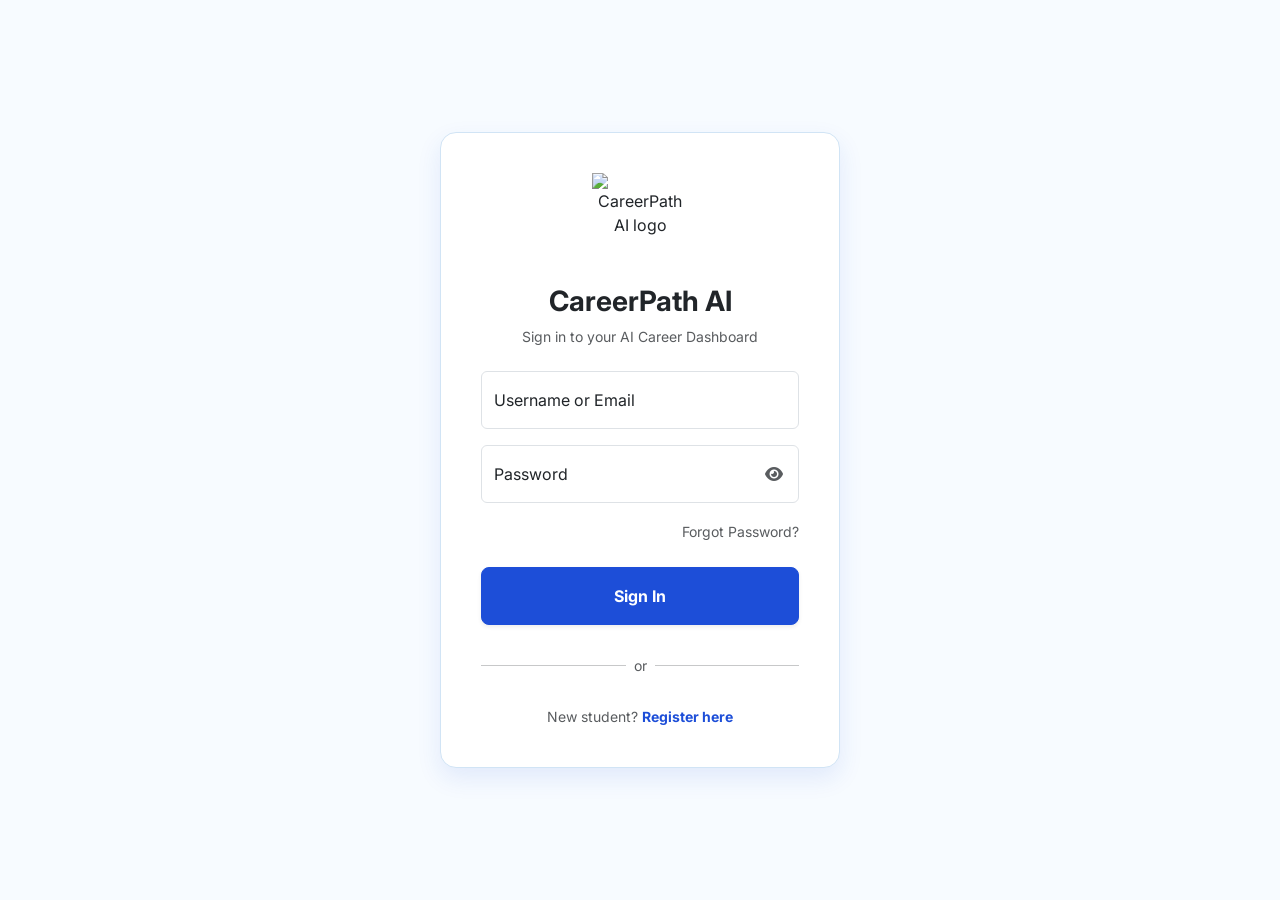
==== commit 4ec339ba: "Ignore missing KUCCPS cutoff source URLs Co-authored-by: Copilot <223556219+Copilot@users.noreply.gi" ====
--- a/index.html
+++ b/index.html
@@ -2091,6 +2091,16 @@
             cutoffSummaryLine.textContent = cutoffSummary;
             card.appendChild(cutoffSummaryLine);
         }
+        const cutoffSourceUrl = getOfficialKuccpsCutoffUrl(result);
+        if (cutoffSourceUrl) {
+            const cutoffSourceLink = document.createElement('a');
+            cutoffSourceLink.className = "small";
+            cutoffSourceLink.href = cutoffSourceUrl;
+            cutoffSourceLink.target = "_blank";
+            cutoffSourceLink.rel = "noopener noreferrer";
+            cutoffSourceLink.textContent = "Open official KUCCPS cutoff PDF";
+            card.appendChild(cutoffSourceLink);
+        }
 
         const actions = document.createElement('div');
         actions.className = "d-flex gap-2 mt-3";
@@ -2179,6 +2189,19 @@
                 unverified.textContent = "Official course page not verified";
                 item.appendChild(unverified);
             }
+            const applicationUrl = getVerifiedApplicationUrl(
+                university.application_url,
+                university.application_url_verified,
+            );
+            if (applicationUrl) {
+                const applicationLink = document.createElement('a');
+                applicationLink.className = "small d-block mt-2";
+                applicationLink.href = applicationUrl;
+                applicationLink.target = "_blank";
+                applicationLink.rel = "noopener noreferrer";
+                applicationLink.textContent = "Apply through the official portal";
+                item.appendChild(applicationLink);
+            }
             card.appendChild(item);
         });
         container.appendChild(card);
@@ -2207,12 +2230,17 @@
                     && typeof university.website_url === "string"
                     && /^https:\/\/[^\s]+$/i.test(university.website_url)
                     ? university.website_url
-                    : ""
+                    : "",
+                application_url: getVerifiedApplicationUrl(
+                    university.application_url,
+                    university.application_url_verified,
+                ),
+                application_url_verified: university.application_url_verified === true
             }))
         };
         careerChatState.messages.push({
             role: "assistant",
-            text: `I’ve added your course and institution matches to our conversation, ${currentUser}. Course: ${savedResult.course || "Course options"}. Institutions: ${savedResult.universities.map(university => university.name).join(", ") || "No specific matches"}. Only backend-verified official course pages are linked below.`,
+            text: `I’ve added your course and institution matches to our conversation, ${currentUser}. Course: ${savedResult.course || "Course options"}. Institutions: ${savedResult.universities.map(university => university.name).join(", ") || "No specific matches"}. Only backend-verified official course pages and application links are shown below.`,
             result: savedResult
         });
         careerChatState.step = 0;
@@ -3657,6 +3685,43 @@
         }
     }
 
+    function kuccpsCutoffRetrievalLabel(cutoff) {
+        if (cutoff?.retrieval_status === "online") {
+            const retrievedAt = cutoff.retrieved_at ? new Date(cutoff.retrieved_at) : null;
+            const checkedDate = retrievedAt && !Number.isNaN(retrievedAt.getTime())
+                ? ` on ${retrievedAt.toLocaleDateString('en-GB')}`
+                : "";
+            return `fetched from the official KUCCPS online source${checkedDate}`;
+        }
+        if (cutoff?.retrieval_status === "stale_online_cache") {
+            return "using the last successful online snapshot because the latest refresh failed";
+        }
+        if (cutoff?.retrieval_status === "offline_snapshot") {
+            return "using the bundled offline snapshot because the online source was unavailable";
+        }
+        return "source retrieval status not recorded";
+    }
+
+    function getVerifiedApplicationUrl(applicationUrl, isVerified) {
+        if (isVerified !== true || typeof applicationUrl !== "string") return "";
+        try {
+            const url = new URL(applicationUrl);
+            if (
+                url.protocol !== "https:"
+                || !url.hostname
+                || url.username
+                || url.password
+                || (url.port && url.port !== "443")
+            ) {
+                return "";
+            }
+            return url.href;
+        } catch (error) {
+            console.warn("An invalid official application URL was excluded.");
+            return "";
+        }
+    }
+
     function formatKuccpsCutoff(cutoff) {
         const record = Array.isArray(cutoff?.records)
             ? cutoff.records.find(item => item && item.latest)
@@ -3667,15 +3732,43 @@
             return "The programme is listed, but no numeric historical cutoff is available.";
         }
         const latest = record.latest;
-        return `Latest historical KUCCPS cutoff: ${latest.points} cluster points (${latest.year}); ${cutoff.source || 'KUCCPS programme cutoffs'}, PDF page ${record.source_page || 'not listed'}. Historical values do not guarantee admission.`;
+        const publishedThrough = cutoff.latest_published_cutoff_year || latest.year;
+        return `Latest published KUCCPS cutoff: ${latest.points} cluster points (${latest.year}); ${cutoff.source || 'KUCCPS programme cutoffs'}, PDF page ${record.source_page || 'not listed'}; ${kuccpsCutoffRetrievalLabel(cutoff)}. This source has cutoff data through ${publishedThrough}, not necessarily the current admission cycle, and the values do not guarantee admission.`;
+    }
+
+    function getOfficialKuccpsCutoffUrl(result) {
+        const cutoffs = [
+            ...(Array.isArray(result?.universities)
+                ? result.universities.map(university => university?.kuccps_cutoff)
+                : []),
+            ...(Array.isArray(result?.admission_requirements?.records)
+                ? result.admission_requirements.records.map(record => record?.kuccps_cutoff)
+                : [])
+        ];
+        for (const cutoff of cutoffs) {
+            const sourceUrl = cutoff?.source_url;
+            if (typeof sourceUrl !== "string" || !sourceUrl.trim()) continue;
+            try {
+                const url = new URL(sourceUrl);
+                if (url.protocol === "https:" && url.hostname === "statics.kuccps.net") {
+                    return url.href;
+                }
+            } catch (error) {
+                console.warn("An invalid KUCCPS cutoff source URL was excluded.");
+                continue;
+            }
+        }
+        return "";
     }
 
     function formatCourseCutoffSummary(result) {
         const cutoffsByInstitution = new Map();
+        const cutoffSources = [];
         const addCutoff = (institution, cutoff) => {
             const name = typeof institution === "string" ? institution.trim() : "";
             const key = name.toLowerCase().replace(/[^a-z0-9]/g, "");
             if (!key || cutoffsByInstitution.has(key) || !Array.isArray(cutoff?.records)) return;
+            cutoffSources.push(cutoff);
             const record = cutoff.records.find(item =>
                 item?.latest
                 && item.latest.points !== null
@@ -3700,7 +3793,11 @@
         });
 
         if (!cutoffsByInstitution.size) return "";
-        return `Historical KUCCPS cutoffs by institution: ${Array.from(cutoffsByInstitution.values()).join("; ")}. These are historical values, not admission guarantees.`;
+        const publishedThrough = Math.max(
+            ...cutoffSources.map(cutoff => Number(cutoff.latest_published_cutoff_year) || 0)
+        );
+        const retrieval = kuccpsCutoffRetrievalLabel(cutoffSources[0]);
+        return `Latest published KUCCPS cutoffs by institution: ${Array.from(cutoffsByInstitution.values()).join("; ")}. Data through ${publishedThrough || "the year shown"}, ${retrieval}; these are not necessarily current-cycle cutoffs and do not guarantee admission.`;
     }
 
     function renderUniversities(unis) {
@@ -3745,6 +3842,10 @@
                 const linkLabel = hasVerifiedCoursePage
                     ? "View Verified Course Page"
                     : "Official Course Page Not Verified";
+                const applicationUrl = getVerifiedApplicationUrl(
+                    uni.application_url,
+                    uni.application_url_verified,
+                );
                 const cutoffSummary = formatKuccpsCutoff(uni.kuccps_cutoff);
                 const cardContent = `
                     <div class="card uni-card h-100 p-4">
@@ -3757,12 +3858,17 @@
                             <i class="fas ${hasVerifiedCoursePage ? "fa-external-link-alt" : "fa-circle-exclamation"} me-1"></i> ${linkLabel}
                         </div>
                     </div>`;
+                const courseLink = hasVerifiedCoursePage
+                    ? `<a href="${exactCourseUrl}" target="_blank" rel="noopener noreferrer" class="text-decoration-none text-dark d-block h-100">${cardContent}</a>`
+                    : `<div class="text-dark h-100">${cardContent}</div>`;
+                const applicationLink = applicationUrl
+                    ? `<a href="${applicationUrl}" target="_blank" rel="noopener noreferrer" class="btn btn-outline-primary btn-sm mt-2">Apply through the official portal</a>`
+                    : "";
 
                 container.innerHTML += `
                     <div class="col-md-6 col-xl-4 mb-4">
-                        ${hasVerifiedCoursePage
-                            ? `<a href="${exactCourseUrl}" target="_blank" rel="noopener noreferrer" class="text-decoration-none text-dark d-block h-100">${cardContent}</a>`
-                            : `<div class="text-dark h-100">${cardContent}</div>`}
+                        ${courseLink}
+                        ${applicationLink}
                     </div>`;
             });
         } else { 
@@ -4096,7 +4202,14 @@
                     const subjects = (group.subjects || []).join(" or ");
                     return `${subjects}: minimum ${group.minimum_grade || "not specified"} · ${group.status || "Not assessed"}`;
                 }).join("<br>");
-                admissionHtml += `<div class="border rounded-3 p-3 mb-2"><strong>${escapeCareerChatHtml(record.institution || "Institution")}</strong><br><small>${escapeCareerChatHtml(record.course || "")}</small><br><small class="text-primary">${escapeCareerChatHtml(formatKuccpsCutoff(record.kuccps_cutoff))}</small>${requirementLines ? `<div class="small mt-2">${escapeCareerChatHtml(requirementLines).replace(/&lt;br&gt;/g, "<br>")}</div>` : ""}</div>`;
+                const applicationUrl = getVerifiedApplicationUrl(
+                    record.application_url,
+                    record.application_url_verified,
+                );
+                const applicationLink = applicationUrl
+                    ? `<br><a href="${escapeCareerChatHtml(applicationUrl)}" target="_blank" rel="noopener noreferrer">Apply through the official portal</a>`
+                    : "";
+                admissionHtml += `<div class="border rounded-3 p-3 mb-2"><strong>${escapeCareerChatHtml(record.institution || "Institution")}</strong><br><small>${escapeCareerChatHtml(record.course || "")}</small><br><small class="text-primary">${escapeCareerChatHtml(formatKuccpsCutoff(record.kuccps_cutoff))}</small>${applicationLink}${requirementLines ? `<div class="small mt-2">${escapeCareerChatHtml(requirementLines).replace(/&lt;br&gt;/g, "<br>")}</div>` : ""}</div>`;
             });
         }
 
@@ -4109,7 +4222,14 @@
             uniHtml = `<h6 class="fw-bold mt-4"><i class="fas fa-university me-2 text-primary"></i>Top Institutional Matches:</h6><ul class="list-group mb-3">`;
             data.universities.slice(0, 3).forEach(u => {
                 const cutoff = formatKuccpsCutoff(u.kuccps_cutoff);
-                uniHtml += `<li class="list-group-item bg-light border-0 mb-1 rounded"><strong>${u.name}</strong><br><small class="text-muted">${u.reason}</small>${cutoff ? `<br><small class="text-primary">${cutoff}</small>` : ""}</li>`;
+                const applicationUrl = getVerifiedApplicationUrl(
+                    u.application_url,
+                    u.application_url_verified,
+                );
+                const applicationLink = applicationUrl
+                    ? `<br><a href="${escapeCareerChatHtml(applicationUrl)}" target="_blank" rel="noopener noreferrer">Apply through the official portal</a>`
+                    : "";
+                uniHtml += `<li class="list-group-item bg-light border-0 mb-1 rounded"><strong>${u.name}</strong><br><small class="text-muted">${u.reason}</small>${cutoff ? `<br><small class="text-primary">${cutoff}</small>` : ""}${applicationLink}</li>`;
             });
             uniHtml += `</ul>`;
         }
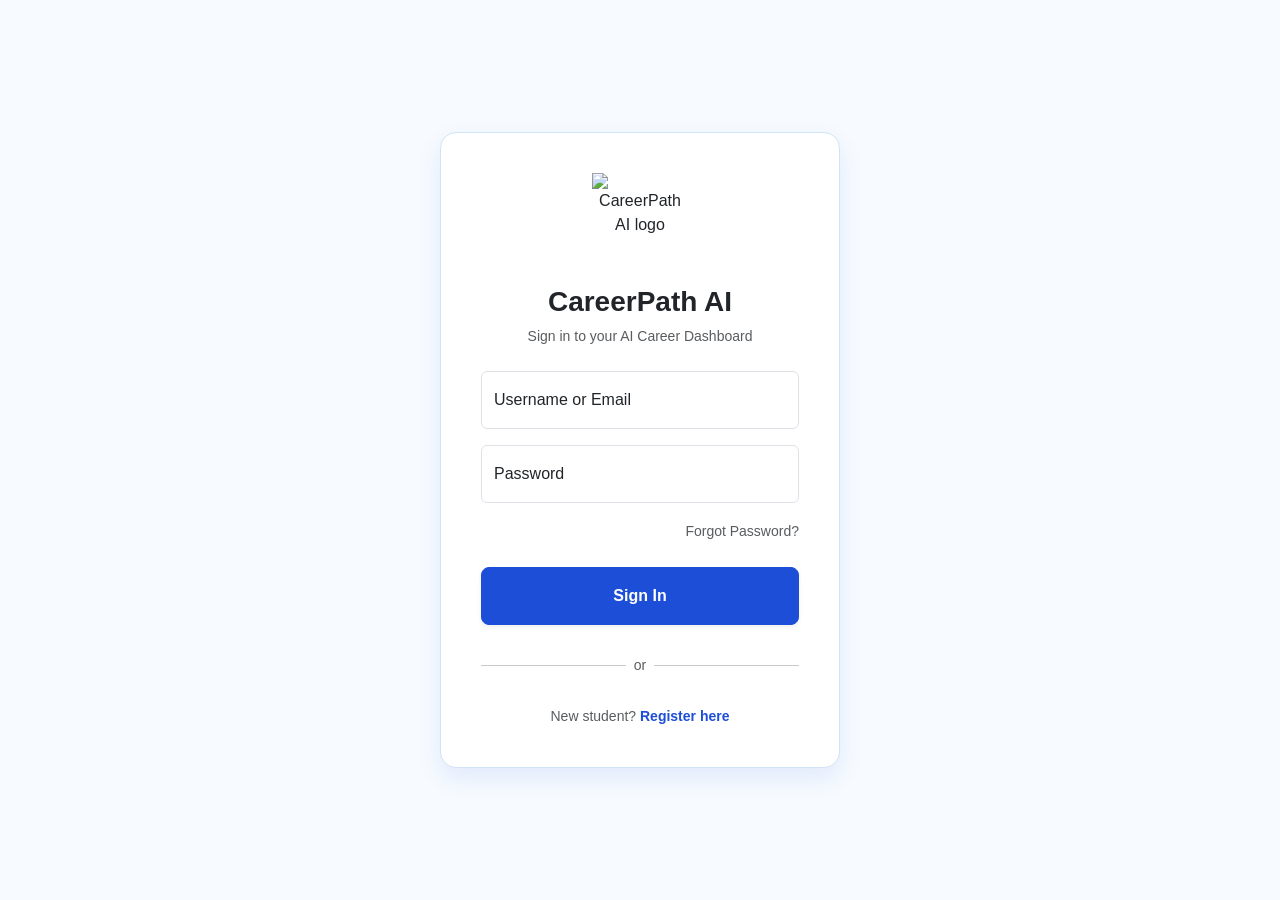
==== commit 150e1ebc: "Add first-message prompts to career chat Co-authored-by: Copilot <223556219+Copilot@users.noreply.gi" ====
--- a/index.html
+++ b/index.html
@@ -757,6 +757,44 @@
             box-shadow: 0 8px 24px rgba(30, 41, 59, 0.08);
         }
 
+        .career-chat-starter {
+            display: flex;
+            flex-direction: column;
+            gap: 8px;
+            max-width: 860px;
+            margin: 0 auto 12px;
+        }
+
+        .career-chat-starter-label {
+            margin: 0;
+            color: var(--career-muted);
+            font-size: 0.88rem;
+            font-weight: 600;
+        }
+
+        .career-chat-starter-prompts {
+            display: flex;
+            flex-wrap: wrap;
+            gap: 8px;
+        }
+
+        .career-chat-starter-prompt {
+            padding: 8px 12px;
+            border: 1px solid var(--career-border);
+            border-radius: 999px;
+            background: #fff;
+            color: var(--career-text);
+            font-size: 0.86rem;
+            text-align: left;
+            transition: border-color 0.15s ease, background-color 0.15s ease;
+        }
+
+        .career-chat-starter-prompt:hover,
+        .career-chat-starter-prompt:focus-visible {
+            border-color: var(--career-primary);
+            background: var(--career-sidebar);
+        }
+
         .career-chat-composer textarea {
             min-height: 48px;
             max-height: 150px;
@@ -976,6 +1014,22 @@
                 gap: 5px;
                 padding: 5px;
                 border-radius: 15px;
+            }
+
+            .career-chat-starter {
+                gap: 6px;
+                margin-bottom: 8px;
+            }
+
+            .career-chat-starter-prompts {
+                display: grid;
+                grid-template-columns: 1fr;
+                gap: 6px;
+            }
+
+            .career-chat-starter-prompt {
+                padding: 7px 10px;
+                font-size: clamp(0.78rem, 3.2vw, 0.88rem);
             }
 
             .career-chat-composer textarea {
@@ -1172,6 +1226,14 @@
                     <div id="careerChatNotice" class="alert alert-warning mx-3 mx-md-4 mb-0 py-2" role="alert" style="display: none;"></div>
 
                     <div id="careerChatControls" class="p-3 p-md-4">
+                        <div id="careerChatStarter" class="career-chat-starter" style="display: none;">
+                            <p class="career-chat-starter-label">Not sure where to start? Try asking:</p>
+                            <div class="career-chat-starter-prompts">
+                                <button class="career-chat-starter-prompt" type="button" onclick="submitCareerChatStarter(this)" data-prompt="I enjoy biology and helping people. What health careers could suit me?">Find careers that fit my interests</button>
+                                <button class="career-chat-starter-prompt" type="button" onclick="submitCareerChatStarter(this)" data-prompt="What courses in Kenya could fit my KCSE grades and interests?">Explore courses for my grades</button>
+                                <button class="career-chat-starter-prompt" type="button" onclick="submitCareerChatStarter(this)" data-prompt="How do computer science and software engineering differ?">Compare popular study paths</button>
+                            </div>
+                        </div>
                         <div id="careerChatComposer" class="career-chat-composer">
                             <div class="position-relative flex-shrink-0">
                                 <button id="careerChatAttachButton" class="btn btn-outline-secondary rounded-circle" type="button" aria-label="Add a document, photo, or video" aria-expanded="false" onclick="toggleCareerAttachmentMenu()" style="width: 46px; height: 46px;">
@@ -2465,6 +2527,7 @@
         const gradeIndex = careerChatState.gradeIndex;
         const chatCard = document.getElementById('careerChatCard');
         const isNewConversation = step === 0 && careerChatState.messages.length <= 1;
+        const hasStartedConversation = careerChatState.messages.some(message => message.role === "user");
         const title = document.getElementById('careerChatTitle');
         const assistantName = careerChatState.assistantName || "CareerPath AI";
         if (title) {
@@ -2473,6 +2536,8 @@
         document.getElementById('careerChatAvatar').textContent = Array.from(assistantName.trim())[0] || "C";
         updateCareerChatPrivacyLabel();
         chatCard.classList.toggle("is-empty", isNewConversation);
+        document.getElementById('careerChatStarter').style.display =
+            step === 0 && !hasStartedConversation ? "flex" : "none";
         if (
             step === 5
             && gradeIndex < careerGradeSubjects.length
@@ -2654,6 +2719,15 @@
         messageLog.scrollTop = messageLog.scrollHeight;
     }
 
+    function submitCareerChatStarter(button) {
+        const prompt = button.dataset.prompt;
+        if (!prompt || careerChatState.pending) return;
+        const input = document.getElementById('careerChatInput');
+        input.value = prompt;
+        careerChatState.draft = prompt;
+        submitCareerChatAnswer();
+    }
+
     function renderCareerChatAttachments() {
         const container = document.getElementById('careerChatAttachments');
         const privacyNote = document.getElementById('careerChatAttachmentPrivacy');
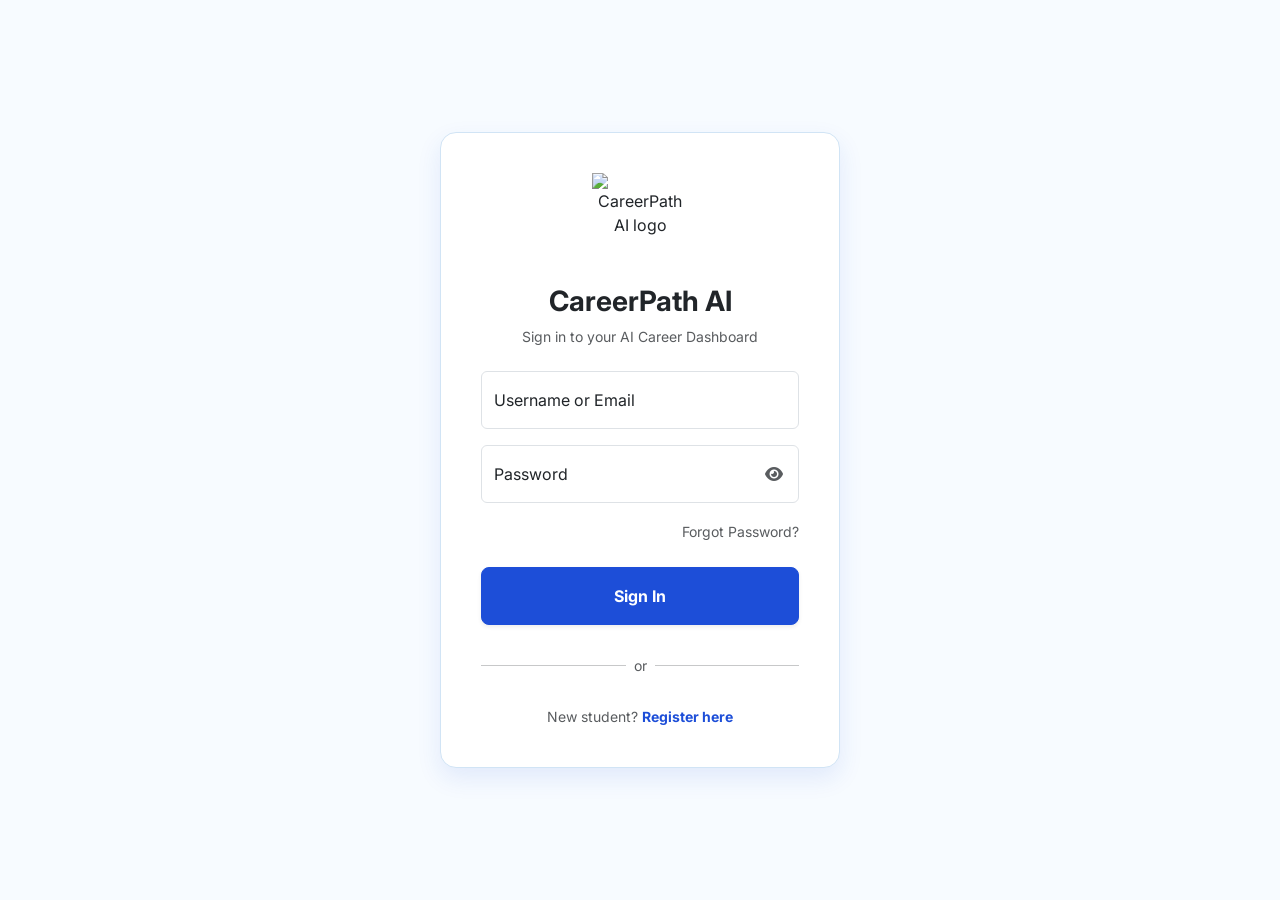
==== commit 6847b235: "Link report recommendations to verified course pages Co-authored-by: Copilot <223556219+Copilot@user" ====
--- a/index.html
+++ b/index.html
@@ -632,18 +632,89 @@
         .career-chat-explore-options {
             align-self: flex-start;
             display: grid;
-            grid-template-columns: repeat(auto-fit, minmax(min(100%, 220px), 1fr));
+            grid-template-columns: repeat(auto-fit, minmax(min(100%, 300px), 1fr));
             gap: 8px;
-            width: min(100%, 860px);
+            width: 100%;
+            max-width: 1000px;
             padding: 14px;
             border: 1px solid var(--career-border);
             border-radius: 14px;
             background: #fff;
         }
 
-        .career-chat-explore-options strong {
+        .career-chat-explore-options > strong {
             grid-column: 1 / -1;
             color: var(--career-text);
+        }
+
+        .career-chat-explore-area {
+            display: flex;
+            flex-direction: column;
+            gap: 10px;
+            min-width: 0;
+            padding: 14px;
+            border: 1px solid var(--career-border);
+            border-radius: 12px;
+            background: var(--career-surface);
+        }
+
+        .career-chat-explore-area h6,
+        .career-chat-explore-course h6 {
+            margin: 0;
+            color: var(--career-text);
+            font-weight: 700;
+        }
+
+        .career-chat-explore-area > p,
+        .career-chat-explore-course > p {
+            margin: 0;
+            color: var(--career-muted);
+            font-size: 0.88rem;
+            line-height: 1.5;
+        }
+
+        .career-chat-explore-course {
+            display: flex;
+            flex-direction: column;
+            align-items: flex-start;
+            gap: 7px;
+            min-width: 0;
+            padding-top: 10px;
+            border-top: 1px solid var(--career-border);
+        }
+
+        .career-chat-explore-course-questions {
+            display: flex;
+            flex-wrap: wrap;
+            gap: 6px;
+        }
+
+        .career-chat-scroll-actions {
+            position: absolute;
+            right: 20px;
+            bottom: 104px;
+            z-index: 5;
+            display: none;
+            gap: 8px;
+        }
+
+        .career-chat-scroll-actions button {
+            display: inline-flex;
+            width: 42px;
+            height: 42px;
+            align-items: center;
+            justify-content: center;
+            padding: 0;
+            border: 1px solid var(--career-border);
+            border-radius: 50%;
+            background: #fff;
+            color: var(--career-text);
+            box-shadow: 0 4px 14px rgba(30, 41, 59, 0.16);
+        }
+
+        .career-chat-scroll-actions button:hover {
+            border-color: var(--career-primary);
+            color: var(--career-primary);
         }
 
         .career-chat-suggestion {
@@ -973,6 +1044,15 @@
                 min-width: 0;
             }
 
+            .career-chat-explore-options {
+                grid-template-columns: minmax(0, 1fr);
+                padding: 10px;
+            }
+
+            .career-chat-explore-area {
+                padding: 12px;
+            }
+
             .career-chat-continue {
                 align-items: stretch;
                 flex-direction: column;
@@ -1054,6 +1134,17 @@
 
             #careerChatControls {
                 padding: 10px !important;
+            }
+
+            .career-chat-scroll-actions {
+                right: 12px;
+                bottom: 86px;
+                gap: 6px;
+            }
+
+            .career-chat-scroll-actions button {
+                width: 38px;
+                height: 38px;
             }
 
             .career-grade-summary {
@@ -1223,6 +1314,14 @@
                         <small id="careerChatAttachmentPrivacy" class="text-secondary mt-2" style="display: none;">Attachments are sent to the AI service to answer this message and are not saved to your profile. Videos must be 5 MB or smaller.</small>
                         <small id="careerChatVoiceStatus" class="text-secondary mt-2" aria-live="polite"></small>
                     </div>
+                    <div id="careerChatScrollActions" class="career-chat-scroll-actions" aria-label="Conversation navigation">
+                        <button id="careerChatScrollTop" type="button" aria-label="Scroll conversation to top" title="Scroll to top" onclick="scrollCareerChat('top')">
+                            <i class="fas fa-arrow-up" aria-hidden="true"></i>
+                        </button>
+                        <button id="careerChatScrollBottom" type="button" aria-label="Scroll conversation to bottom" title="Scroll to bottom" onclick="scrollCareerChat('bottom')">
+                            <i class="fas fa-arrow-down" aria-hidden="true"></i>
+                        </button>
+                    </div>
                     <div id="careerChatNotice" class="alert alert-warning mx-3 mx-md-4 mb-0 py-2" role="alert" style="display: none;"></div>
 
                     <div id="careerChatControls" class="p-3 p-md-4">
@@ -1599,6 +1698,215 @@
         { key: "ComputerStudies", label: "Computer Studies" },
         { key: "HomeScience", label: "Home Science" }
     ];
+
+    const careerExploreAreas = [
+        {
+            title: "Health and healthcare",
+            description: "Learn how science and patient care support health, treatment, and wellbeing.",
+            courses: [
+                {
+                    title: "Nursing and Midwifery",
+                    interest: "Nursing and Midwifery",
+                    description: "Prepare to care for patients, support safe childbirth, and promote health in communities.",
+                    questions: [
+                        "What do students learn in Nursing and Midwifery?",
+                        "What careers can Nursing and Midwifery lead to?"
+                    ]
+                },
+                {
+                    title: "Medicine and Surgery",
+                    interest: "Medicine and Surgery",
+                    description: "Study how to assess, diagnose, prevent, and treat illness across different stages of life.",
+                    questions: [
+                        "What do students learn in Medicine and Surgery?",
+                        "What careers can Medicine and Surgery lead to?"
+                    ]
+                },
+                {
+                    title: "Medical Laboratory Science",
+                    interest: "Medical Laboratory Science",
+                    description: "Use laboratory tests and biological samples to help identify and monitor disease.",
+                    questions: [
+                        "What do students learn in Medical Laboratory Science?",
+                        "What careers can Medical Laboratory Science lead to?"
+                    ]
+                }
+            ]
+        },
+        {
+            title: "Computing and information technology",
+            description: "Explore how software, data, and digital systems are designed and used.",
+            courses: [
+                {
+                    title: "Computer Science",
+                    interest: "Computer Science",
+                    description: "Study programming, algorithms, data, and the theory behind computing systems.",
+                    questions: [
+                        "What do students learn in Computer Science?",
+                        "What careers can Computer Science lead to?"
+                    ]
+                },
+                {
+                    title: "Software Engineering",
+                    interest: "Software Engineering",
+                    description: "Learn to plan, build, test, and maintain reliable software for real-world needs.",
+                    questions: [
+                        "What do students learn in Software Engineering?",
+                        "What careers can Software Engineering lead to?"
+                    ]
+                },
+                {
+                    title: "Information Technology",
+                    interest: "Information Technology",
+                    description: "Focus on the networks, devices, and services that organizations rely on.",
+                    questions: [
+                        "What do students learn in Information Technology?",
+                        "What careers can Information Technology lead to?"
+                    ]
+                }
+            ]
+        },
+        {
+            title: "Business and finance",
+            description: "Build skills for managing money, organizations, and business decisions.",
+            courses: [
+                {
+                    title: "Accounting",
+                    interest: "Accounting",
+                    description: "Learn to record, interpret, and report financial information for organizations.",
+                    questions: [
+                        "What do students learn in Accounting?",
+                        "What careers can Accounting lead to?"
+                    ]
+                },
+                {
+                    title: "Finance and Banking",
+                    interest: "Finance and Banking",
+                    description: "Explore financial services, lending, investment, and how money moves through markets.",
+                    questions: [
+                        "What do students learn in Finance and Banking?",
+                        "What careers can Finance and Banking lead to?"
+                    ]
+                },
+                {
+                    title: "Business Management",
+                    interest: "Business Management",
+                    description: "Study how teams, operations, and strategy help businesses and organizations work.",
+                    questions: [
+                        "What do students learn in Business Management?",
+                        "What careers can Business Management lead to?"
+                    ]
+                }
+            ]
+        },
+        {
+            title: "Engineering and construction",
+            description: "Apply maths and science to design, build, and improve the systems around us.",
+            courses: [
+                {
+                    title: "Civil Engineering",
+                    interest: "Civil Engineering",
+                    description: "Design and maintain infrastructure such as buildings, roads, bridges, and water systems.",
+                    questions: [
+                        "What do students learn in Civil Engineering?",
+                        "What careers can Civil Engineering lead to?"
+                    ]
+                },
+                {
+                    title: "Electrical and Electronic Engineering",
+                    interest: "Electrical and Electronic Engineering",
+                    description: "Work with electrical power, electronic devices, communications, and control systems.",
+                    questions: [
+                        "What do students learn in Electrical and Electronic Engineering?",
+                        "What careers can Electrical and Electronic Engineering lead to?"
+                    ]
+                },
+                {
+                    title: "Mechanical Engineering",
+                    interest: "Mechanical Engineering",
+                    description: "Explore machines, energy, manufacturing, and the design of mechanical systems.",
+                    questions: [
+                        "What do students learn in Mechanical Engineering?",
+                        "What careers can Mechanical Engineering lead to?"
+                    ]
+                }
+            ]
+        },
+        {
+            title: "Education and teaching",
+            description: "Prepare to support learning and help learners build knowledge and confidence.",
+            courses: [
+                {
+                    title: "Early Childhood Development and Education",
+                    interest: "Early Childhood Development and Education",
+                    description: "Focus on how young children learn and how to support their early development.",
+                    questions: [
+                        "What do students learn in Early Childhood Development and Education?",
+                        "What careers can Early Childhood Development and Education lead to?"
+                    ]
+                },
+                {
+                    title: "Primary Teacher Education",
+                    interest: "Primary Teacher Education",
+                    description: "Prepare to teach foundational subjects and support learners in primary school.",
+                    questions: [
+                        "What do students learn in Primary Teacher Education?",
+                        "What careers can Primary Teacher Education lead to?"
+                    ]
+                },
+                {
+                    title: "Education (Arts or Science)",
+                    interest: "Education (Arts or Science)",
+                    description: "Combine a subject specialism with teaching methods for secondary education.",
+                    questions: [
+                        "What do students learn in Education (Arts or Science)?",
+                        "What careers can Education (Arts or Science) lead to?"
+                    ]
+                }
+            ]
+        },
+        {
+            title: "Agriculture and environment",
+            description: "Explore food systems, natural resources, and practical ways to care for the environment.",
+            courses: [
+                {
+                    title: "Agriculture",
+                    interest: "Agriculture",
+                    description: "Study crop and animal production, soil, farm systems, and agribusiness.",
+                    questions: [
+                        "What do students learn in Agriculture?",
+                        "What careers can Agriculture lead to?"
+                    ]
+                },
+                {
+                    title: "Environmental Science",
+                    interest: "Environmental Science",
+                    description: "Understand ecosystems, environmental change, conservation, and sustainable resource use.",
+                    questions: [
+                        "What do students learn in Environmental Science?",
+                        "What careers can Environmental Science lead to?"
+                    ]
+                },
+                {
+                    title: "Food Science and Technology",
+                    interest: "Food Science and Technology",
+                    description: "Apply science to food processing, nutrition, quality, and safety.",
+                    questions: [
+                        "What do students learn in Food Science and Technology?",
+                        "What careers can Food Science and Technology lead to?"
+                    ]
+                }
+            ]
+        }
+    ];
+
+    function findCareerExploreCourse(interest) {
+        const normalizedInterest = typeof interest === "string" ? interest.trim().toLocaleLowerCase() : "";
+        if (!normalizedInterest) return null;
+        return careerExploreAreas
+            .flatMap(area => area.courses)
+            .find(course => course.interest.toLocaleLowerCase() === normalizedInterest) || null;
+    }
     
     const gradesMap = {
         "A": 12, "A-": 11, "B+": 10, "B": 9, "B-": 8, 
@@ -1638,6 +1946,13 @@
         document.getElementById("sidebar-user").innerText = currentUser;
         await loadDataConsent();
         initializeCareerChat();
+        document.getElementById('careerChatMessages').addEventListener(
+            'scroll',
+            syncCareerChatScrollActions,
+            { passive: true }
+        );
+        window.addEventListener('resize', syncCareerChatScrollActions);
+        syncCareerChatScrollActions();
         updateTotalPoints();
         document.getElementById('careerChatInput').addEventListener('keydown', event => {
             if (event.key === 'Enter' && !event.shiftKey) {
@@ -2271,6 +2586,7 @@
 
     function addCareerRecommendationToChat(result) {
         const universities = Array.isArray(result.universities) ? result.universities : [];
+        const exploredCourse = findCareerExploreCourse(careerChatState.answers.interest);
         const savedResult = {
             ...result,
             course: typeof result.specific_course === "string" ? result.specific_course : "",
@@ -2302,7 +2618,8 @@
         };
         careerChatState.messages.push({
             role: "assistant",
-            text: `I’ve added your course and institution matches to our conversation, ${currentUser}. Course: ${savedResult.course || "Course options"}. Institutions: ${savedResult.universities.map(university => university.name).join(", ") || "No specific matches"}. Only backend-verified official course pages and application links are shown below.`,
+            text: `${exploredCourse ? `Here’s what ${exploredCourse.title} is about: ${exploredCourse.description}\n\n` : ""}I’ve added your course and institution matches to our conversation, ${currentUser}. Course: ${savedResult.course || "Course options"}. Institutions: ${savedResult.universities.map(university => university.name).join(", ") || "No specific matches"}. Only backend-verified official course pages and application links are shown below.`,
+            ...(exploredCourse ? { suggestions: exploredCourse.questions } : {}),
             result: savedResult
         });
         careerChatState.step = 0;
@@ -2604,30 +2921,55 @@
         const exploreOptions = document.getElementById('careerChatExploreOptions');
         exploreOptions.replaceChildren();
         const savedInterest = careerChatState.answers.interest.trim();
-        const exploreChoices = careerChatState.exploreOptionsOpen
-            ? [
-                ...(savedInterest && !isCareerChatGreeting(savedInterest)
-                    ? [{ label: "Explore what I told you", interest: savedInterest }]
-                    : []),
-                { label: "Nursing and healthcare", interest: "Nursing and healthcare" },
-                { label: "Computing and information technology", interest: "Computing and information technology" },
-                { label: "Business and finance", interest: "Business and finance" },
-                { label: "Engineering and construction", interest: "Engineering and construction" },
-                { label: "Education and teaching", interest: "Education and teaching" },
-                { label: "Agriculture and environmental studies", interest: "Agriculture and environmental studies" }
-            ]
-            : [];
-        if (exploreChoices.length) {
+        if (careerChatState.exploreOptionsOpen) {
             const heading = document.createElement('strong');
-            heading.textContent = "Choose an area to explore";
+            heading.textContent = "Browse courses, learn what they cover, or ask a question";
             exploreOptions.appendChild(heading);
-            exploreChoices.forEach(choice => {
+            if (savedInterest && !isCareerChatGreeting(savedInterest)) {
                 const button = document.createElement('button');
                 button.type = "button";
                 button.className = "career-chat-suggestion";
-                button.textContent = choice.label;
-                button.addEventListener('click', () => selectCareerChatExploreOption(choice.interest));
+                button.textContent = `Explore what I told you: ${savedInterest}`;
+                button.addEventListener('click', () => selectCareerChatExploreOption(savedInterest));
                 exploreOptions.appendChild(button);
+            }
+            careerExploreAreas.forEach(area => {
+                const areaCard = document.createElement('section');
+                areaCard.className = "career-chat-explore-area";
+                const areaTitle = document.createElement('h6');
+                areaTitle.textContent = area.title;
+                const areaDescription = document.createElement('p');
+                areaDescription.textContent = area.description;
+                areaCard.append(areaTitle, areaDescription);
+
+                area.courses.forEach(course => {
+                    const courseCard = document.createElement('div');
+                    courseCard.className = "career-chat-explore-course";
+                    const courseTitle = document.createElement('h6');
+                    courseTitle.textContent = course.title;
+                    const courseDescription = document.createElement('p');
+                    courseDescription.textContent = course.description;
+                    const exploreButton = document.createElement('button');
+                    exploreButton.type = "button";
+                    exploreButton.className = "btn btn-sm btn-outline-primary rounded-pill";
+                    exploreButton.textContent = `Explore ${course.title}`;
+                    exploreButton.addEventListener('click', () =>
+                        selectCareerChatExploreOption(course.interest)
+                    );
+                    const questions = document.createElement('div');
+                    questions.className = "career-chat-explore-course-questions";
+                    course.questions.forEach(question => {
+                        const questionButton = document.createElement('button');
+                        questionButton.type = "button";
+                        questionButton.className = "career-chat-suggestion";
+                        questionButton.textContent = question;
+                        questionButton.addEventListener('click', () => askCareerChatPrompt(question));
+                        questions.appendChild(questionButton);
+                    });
+                    courseCard.append(courseTitle, courseDescription, exploreButton, questions);
+                    areaCard.appendChild(courseCard);
+                });
+                exploreOptions.appendChild(areaCard);
             });
             exploreOptions.style.display = "grid";
         } else {
@@ -2717,6 +3059,31 @@
 
         updateTotalPoints();
         messageLog.scrollTop = messageLog.scrollHeight;
+        requestAnimationFrame(syncCareerChatScrollActions);
+    }
+
+    function syncCareerChatScrollActions() {
+        const messageLog = document.getElementById('careerChatMessages');
+        const actions = document.getElementById('careerChatScrollActions');
+        const scrollTopButton = document.getElementById('careerChatScrollTop');
+        const scrollBottomButton = document.getElementById('careerChatScrollBottom');
+        if (!messageLog || !actions || !scrollTopButton || !scrollBottomButton) return;
+
+        const hasOverflow = messageLog.scrollHeight > messageLog.clientHeight + 4;
+        const isAtTop = messageLog.scrollTop <= 4;
+        const isAtBottom = messageLog.scrollHeight - messageLog.clientHeight - messageLog.scrollTop <= 4;
+        actions.style.display = hasOverflow ? "flex" : "none";
+        scrollTopButton.style.display = hasOverflow && !isAtTop ? "inline-flex" : "none";
+        scrollBottomButton.style.display = hasOverflow && !isAtBottom ? "inline-flex" : "none";
+    }
+
+    function scrollCareerChat(position) {
+        const messageLog = document.getElementById('careerChatMessages');
+        if (!messageLog) return;
+        messageLog.scrollTo({
+            top: position === "top" ? 0 : messageLog.scrollHeight,
+            behavior: "smooth"
+        });
     }
 
     function submitCareerChatStarter(button) {
@@ -3061,6 +3428,15 @@
         careerChatState.exploreOptionsOpen = true;
         document.getElementById('careerChatNotice').style.display = "none";
         renderCareerChat();
+    }
+
+    function askCareerChatPrompt(prompt) {
+        if (!prompt || careerChatState.pending || careerChatRecommendationPending) return;
+        careerChatState.exploreOptionsOpen = false;
+        const input = document.getElementById('careerChatInput');
+        input.value = prompt;
+        careerChatState.draft = prompt;
+        submitCareerChatAnswer();
     }
 
     function selectCareerChatExploreOption(option) {
@@ -3796,6 +4172,33 @@
         }
     }
 
+    function getVerifiedCoursePageUrl(university, recommendedCourse) {
+        const course = [university?.specific_course, university?.course, university?.course_name]
+            .find(value => typeof value === "string" && value.trim())?.trim() || "";
+        if (
+            university?.verified_offering !== true
+            || !course
+            || typeof recommendedCourse !== "string"
+            || course.toLocaleLowerCase() !== recommendedCourse.trim().toLocaleLowerCase()
+            || typeof university.website_url !== "string"
+        ) {
+            return "";
+        }
+        try {
+            const url = new URL(university.website_url);
+            return url.protocol === "https:"
+                && url.hostname
+                && !url.username
+                && !url.password
+                && (!url.port || url.port === "443")
+                ? url.href
+                : "";
+        } catch (error) {
+            console.warn("An invalid verified course-page URL was excluded.");
+            return "";
+        }
+    }
+
     function formatKuccpsCutoff(cutoff) {
         const record = Array.isArray(cutoff?.records)
             ? cutoff.records.find(item => item && item.latest)
@@ -4295,7 +4698,24 @@
         if (data.universities && data.universities.length > 0) {
             uniHtml = `<h6 class="fw-bold mt-4"><i class="fas fa-university me-2 text-primary"></i>Top Institutional Matches:</h6><ul class="list-group mb-3">`;
             data.universities.slice(0, 3).forEach(u => {
+                const universityName = escapeCareerChatHtml(u.name || "Institution");
+                const universityCourse = [u.specific_course, u.course, u.course_name]
+                    .find(value => typeof value === "string" && value.trim()) || "";
+                const coursePageUrl = getVerifiedCoursePageUrl(u, data.specific_course || data.course);
+                const universityTitle = coursePageUrl
+                    ? `<a href="${escapeCareerChatHtml(coursePageUrl)}" target="_blank" rel="noopener noreferrer" aria-label="View ${escapeCareerChatHtml(universityCourse)} at ${universityName}">${universityName}</a>`
+                    : `<strong>${universityName}</strong>`;
+                const coursePageStatus = coursePageUrl
+                    ? ""
+                    : `<br><small class="text-muted">Official course page not verified</small>`;
+                const courseLine = universityCourse
+                    ? `<br><small>${escapeCareerChatHtml(universityCourse)}</small>`
+                    : "";
                 const cutoff = formatKuccpsCutoff(u.kuccps_cutoff);
+                const cutoffSourceUrl = getOfficialKuccpsCutoffUrl({ universities: [u] });
+                const cutoffSourceLink = cutoffSourceUrl
+                    ? `<br><a href="${escapeCareerChatHtml(cutoffSourceUrl)}" target="_blank" rel="noopener noreferrer">Open official KUCCPS cutoff PDF</a>`
+                    : "";
                 const applicationUrl = getVerifiedApplicationUrl(
                     u.application_url,
                     u.application_url_verified,
@@ -4303,7 +4723,7 @@
                 const applicationLink = applicationUrl
                     ? `<br><a href="${escapeCareerChatHtml(applicationUrl)}" target="_blank" rel="noopener noreferrer">Apply through the official portal</a>`
                     : "";
-                uniHtml += `<li class="list-group-item bg-light border-0 mb-1 rounded"><strong>${u.name}</strong><br><small class="text-muted">${u.reason}</small>${cutoff ? `<br><small class="text-primary">${cutoff}</small>` : ""}${applicationLink}</li>`;
+                uniHtml += `<li class="list-group-item bg-light border-0 mb-1 rounded">${universityTitle}${courseLine}${coursePageStatus}<br><small class="text-muted">${escapeCareerChatHtml(u.reason || "")}</small>${cutoff ? `<br><small class="text-primary">${escapeCareerChatHtml(cutoff)}</small>${cutoffSourceLink}` : ""}${applicationLink}</li>`;
             });
             uniHtml += `</ul>`;
         }
@@ -4376,7 +4796,6 @@
     function buildMasterPDF(data, isSavedReport = false, archiveLog = null) {
         const { jsPDF } = window.jspdf;
         const doc = new jsPDF();
-        const studentName = currentUser || "Student";
 
         // Determine dynamic text based on whether it's an archive or a live report
         const dateText = isSavedReport && archiveLog?.timestamp 
@@ -4407,7 +4826,7 @@
 
         doc.setTextColor(0, 0, 0);
         doc.setFontSize(12);
-        doc.text(`Name: ${studentName}`, 14, 50);
+        doc.text("You are exploring a personalized study pathway.", 14, 50);
         doc.text(statsText, 14, 57);
 
         // --- RECOMMENDATION HIGHLIGHT ---
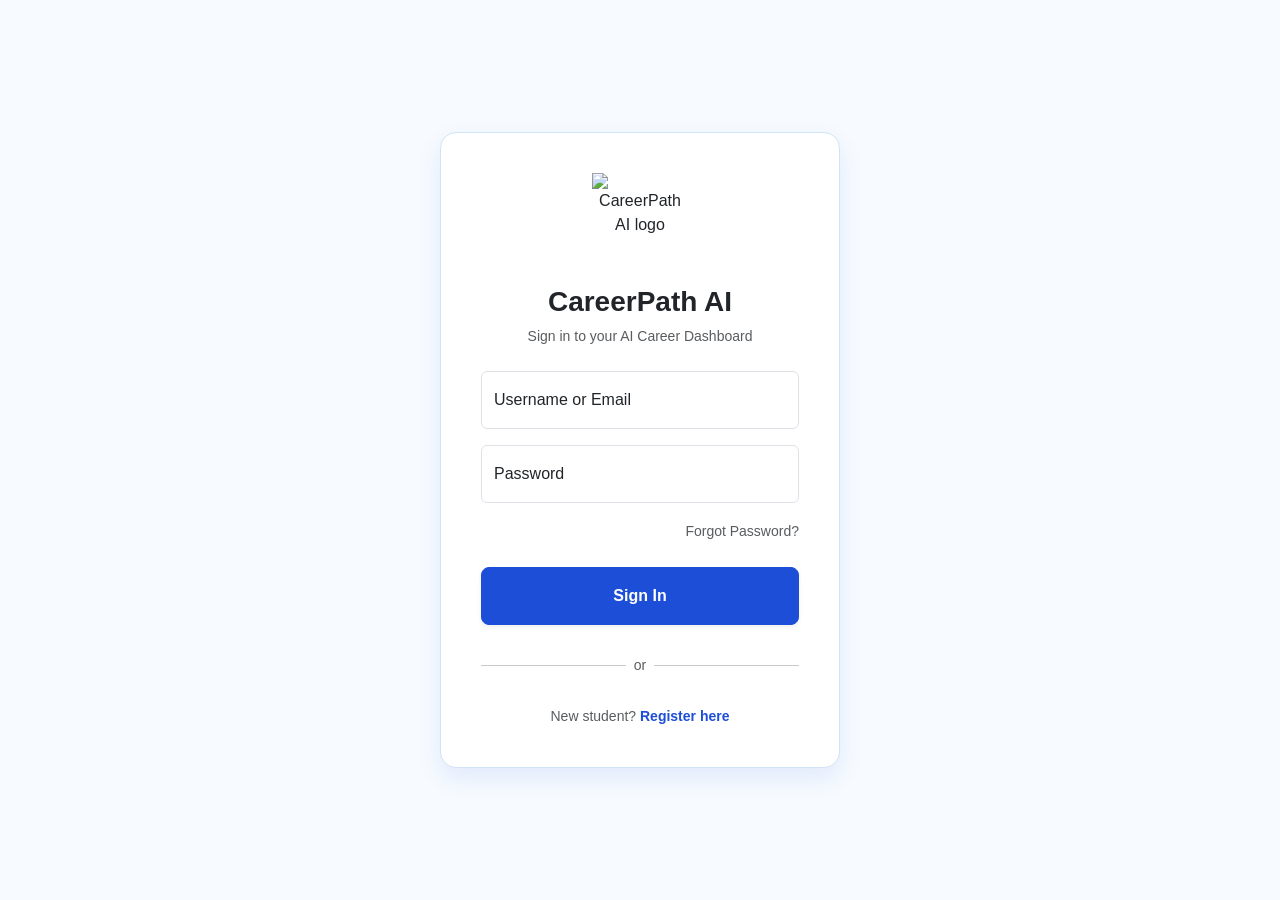
==== commit 0261bbdb: "Add adaptive page navigation and validate course results Co-authored-by: Copilot <223556219+Copilot@" ====
--- a/index.html
+++ b/index.html
@@ -1172,6 +1172,23 @@
                 height: calc(100dvh - 68px - 3vw);
             }
 
+        }
+
+        #pagePositionButton {
+            position: fixed;
+            right: max(1rem, env(safe-area-inset-right));
+            bottom: max(1rem, env(safe-area-inset-bottom));
+            z-index: 1035;
+            display: grid;
+            width: 3rem;
+            height: 3rem;
+            place-items: center;
+            border-radius: 50%;
+            box-shadow: 0 4px 14px rgba(15, 23, 42, 0.24);
+        }
+
+        #pagePositionButton[hidden] {
+            display: none;
         }
 
     </style><link rel="manifest" href="manifest.json">
@@ -1631,9 +1648,49 @@
     </div>
 </div>
 
+<button id="pagePositionButton" class="btn btn-primary" type="button" aria-label="Go to bottom of page" title="Go to bottom of page" onclick="togglePagePosition()" hidden>
+    <i id="pagePositionIcon" class="fas fa-arrow-down" aria-hidden="true"></i>
+</button>
+
 <script src="https://cdn.jsdelivr.net/npm/bootstrap@5.3.0/dist/js/bootstrap.bundle.min.js"></script>
 <script>
     const API_URL = "https://career-backend-zz4g.onrender.com";
+    function updatePagePositionButton() {
+        const button = document.getElementById("pagePositionButton");
+        if (!button) return;
+
+        const maxScroll = document.documentElement.scrollHeight - window.innerHeight;
+        button.hidden = maxScroll < 80;
+        if (button.hidden) return;
+
+        const goToTop = window.scrollY > maxScroll / 2;
+        const label = goToTop ? "Go to top of page" : "Go to bottom of page";
+        button.dataset.direction = goToTop ? "top" : "bottom";
+        button.setAttribute("aria-label", label);
+        button.title = label;
+        document.getElementById("pagePositionIcon").className = goToTop
+            ? "fas fa-arrow-up"
+            : "fas fa-arrow-down";
+    }
+
+    function togglePagePosition() {
+        updatePagePositionButton();
+        const maxScroll = document.documentElement.scrollHeight - window.innerHeight;
+        const top = document.getElementById("pagePositionButton").dataset.direction === "top"
+            ? 0
+            : maxScroll;
+        window.scrollTo({ top, behavior: "instant" });
+        updatePagePositionButton();
+    }
+
+    window.addEventListener("scroll", updatePagePositionButton, { passive: true });
+    window.addEventListener("resize", updatePagePositionButton);
+    if ("ResizeObserver" in window) {
+        new ResizeObserver(updatePagePositionButton).observe(document.body);
+    }
+    window.addEventListener("load", updatePagePositionButton);
+    updatePagePositionButton();
+
     function getAccessToken() {
         let token = localStorage.getItem('career_access_token');
         if (!token) {
@@ -2843,7 +2900,9 @@
         const step = careerChatState.step;
         const gradeIndex = careerChatState.gradeIndex;
         const chatCard = document.getElementById('careerChatCard');
-        const isNewConversation = step === 0 && careerChatState.messages.length <= 1;
+        const isNewConversation = step === 0
+            && careerChatState.messages.length <= 1
+            && !careerChatState.exploreOptionsOpen;
         const hasStartedConversation = careerChatState.messages.some(message => message.role === "user");
         const title = document.getElementById('careerChatTitle');
         const assistantName = careerChatState.assistantName || "CareerPath AI";
@@ -2920,56 +2979,27 @@
         });
         const exploreOptions = document.getElementById('careerChatExploreOptions');
         exploreOptions.replaceChildren();
-        const savedInterest = careerChatState.answers.interest.trim();
-        if (careerChatState.exploreOptionsOpen) {
+        const exploreChoices = careerChatState.exploreOptionsOpen
+            ? [
+                { label: "Nursing and healthcare", interest: "Nursing and healthcare" },
+                { label: "Computing and information technology", interest: "Computing and information technology" },
+                { label: "Business and finance", interest: "Business and finance" },
+                { label: "Engineering and construction", interest: "Engineering and construction" },
+                { label: "Education and teaching", interest: "Education and teaching" },
+                { label: "Agriculture and environmental studies", interest: "Agriculture and environmental studies" }
+            ]
+            : [];
+        if (exploreChoices.length) {
             const heading = document.createElement('strong');
-            heading.textContent = "Browse courses, learn what they cover, or ask a question";
+            heading.textContent = "Choose an area to explore";
             exploreOptions.appendChild(heading);
-            if (savedInterest && !isCareerChatGreeting(savedInterest)) {
+            exploreChoices.forEach(choice => {
                 const button = document.createElement('button');
                 button.type = "button";
                 button.className = "career-chat-suggestion";
-                button.textContent = `Explore what I told you: ${savedInterest}`;
-                button.addEventListener('click', () => selectCareerChatExploreOption(savedInterest));
+                button.textContent = choice.label;
+                button.addEventListener('click', () => selectCareerChatExploreOption(choice.interest));
                 exploreOptions.appendChild(button);
-            }
-            careerExploreAreas.forEach(area => {
-                const areaCard = document.createElement('section');
-                areaCard.className = "career-chat-explore-area";
-                const areaTitle = document.createElement('h6');
-                areaTitle.textContent = area.title;
-                const areaDescription = document.createElement('p');
-                areaDescription.textContent = area.description;
-                areaCard.append(areaTitle, areaDescription);
-
-                area.courses.forEach(course => {
-                    const courseCard = document.createElement('div');
-                    courseCard.className = "career-chat-explore-course";
-                    const courseTitle = document.createElement('h6');
-                    courseTitle.textContent = course.title;
-                    const courseDescription = document.createElement('p');
-                    courseDescription.textContent = course.description;
-                    const exploreButton = document.createElement('button');
-                    exploreButton.type = "button";
-                    exploreButton.className = "btn btn-sm btn-outline-primary rounded-pill";
-                    exploreButton.textContent = `Explore ${course.title}`;
-                    exploreButton.addEventListener('click', () =>
-                        selectCareerChatExploreOption(course.interest)
-                    );
-                    const questions = document.createElement('div');
-                    questions.className = "career-chat-explore-course-questions";
-                    course.questions.forEach(question => {
-                        const questionButton = document.createElement('button');
-                        questionButton.type = "button";
-                        questionButton.className = "career-chat-suggestion";
-                        questionButton.textContent = question;
-                        questionButton.addEventListener('click', () => askCareerChatPrompt(question));
-                        questions.appendChild(questionButton);
-                    });
-                    courseCard.append(courseTitle, courseDescription, exploreButton, questions);
-                    areaCard.appendChild(courseCard);
-                });
-                exploreOptions.appendChild(areaCard);
             });
             exploreOptions.style.display = "grid";
         } else {
@@ -3949,7 +3979,7 @@
         }
 
         renderAdmissionRequirements(data.admission_requirements);
-        renderUniversities(data.universities);
+        renderUniversities(data.universities, data.institution_match_message);
         renderAlternatives(data.alternative_careers);
     }
 
@@ -4277,7 +4307,7 @@
         return `Latest published KUCCPS cutoffs by institution: ${Array.from(cutoffsByInstitution.values()).join("; ")}. Data through ${publishedThrough || "the year shown"}, ${retrieval}; these are not necessarily current-cycle cutoffs and do not guarantee admission.`;
     }
 
-    function renderUniversities(unis) {
+    function renderUniversities(unis, noMatchMessage) {
         const container = document.getElementById('resultsList');
         container.innerHTML = "";
         
@@ -4348,8 +4378,13 @@
                         ${applicationLink}
                     </div>`;
             });
-        } else { 
-            container.innerHTML = `<div class="alert alert-warning w-100">No specific institutions mapped. Refer to KUCCPS portal.</div>`; 
+        } else {
+            const message = document.createElement('div');
+            message.className = 'alert alert-warning w-100';
+            message.textContent = typeof noMatchMessage === "string" && noMatchMessage.trim()
+                ? noMatchMessage
+                : "No specific institutions mapped. Refer to KUCCPS portal.";
+            container.append(message);
         }
     }
 
@@ -4465,16 +4500,42 @@
             });
 
             // CHECKPOINT 1: Network/Server Status
-            const data = await response.json().catch(() => ({}));
+            const responseBody = await response.text();
+            let data;
+            try {
+                data = responseBody ? JSON.parse(responseBody) : null;
+            } catch {
+                throw new Error('The recommendation service returned an invalid response. Please try again.');
+            }
             if (!response.ok) {
                 console.error(`❌ FAILURE AT STEP 2: Server responded with ${response.status}`);
                 if (response.status === 401) {
                     clearAccessToken();
                     localStorage.removeItem('user_name');
                     localStorage.removeItem('user_email');
-                    throw new Error(data.error || 'Your secure session expired. Please sign in again before requesting course options.');
+                    throw new Error(data && data.error || 'Your secure session expired. Please sign in again before requesting course options.');
                 }
-                throw new Error(data.error || `Backend Offline (${response.status})`);
+                throw new Error(data && data.error || `Backend Offline (${response.status})`);
+            }
+            if (
+                !data
+                || typeof data !== 'object'
+                || Array.isArray(data)
+                || typeof data.specific_course !== 'string'
+                || !data.specific_course.trim()
+                || !Array.isArray(data.universities)
+            ) {
+                throw new Error('The recommendation service returned incomplete course or university data. Please try again.');
+            }
+            const unverifiedUniversities = data.universities.filter(university =>
+                !university
+                || typeof university.name !== 'string'
+                || university.verified_offering !== true
+                || typeof university.website_url !== 'string'
+                || !/^https:\/\/[^\s]+$/i.test(university.website_url)
+            );
+            if (unverifiedUniversities.length > 0) {
+                throw new Error('The recommendation service returned an unverified university match. No results were displayed.');
             }
             console.log("%c✅ Step 2: Connection Established", "color: #27ae60;");
 
@@ -4490,11 +4551,16 @@
             }
 
             // CHECKPOINT 3: Scraper/University Link Check
-            if (!data.result || data.result.includes("duckduckgo") || data.result.includes("google")) {
-                console.warn("❌ FAILURE AT STEP 4: Scraper could not find direct university link. Falling back to search URL.");
-                console.log("🔗 URL Received:", data.result);
+            if (data.universities.length === 0) {
+                console.warn(
+                    "No university course pages were verified:",
+                    data.institution_match_message || "No verified institution matches were returned."
+                );
             } else {
-                console.log(`%c✅ Step 4: Scraper Found Direct Link: ${data.result}`, "color: #27ae60;");
+                console.log(
+                    `%c✅ Step 4: Verified ${data.universities.length} university course page(s)`,
+                    "color: #27ae60;"
+                );
             }
             
 if (!data.alternative_careers || data.alternative_careers.length === 0) {
